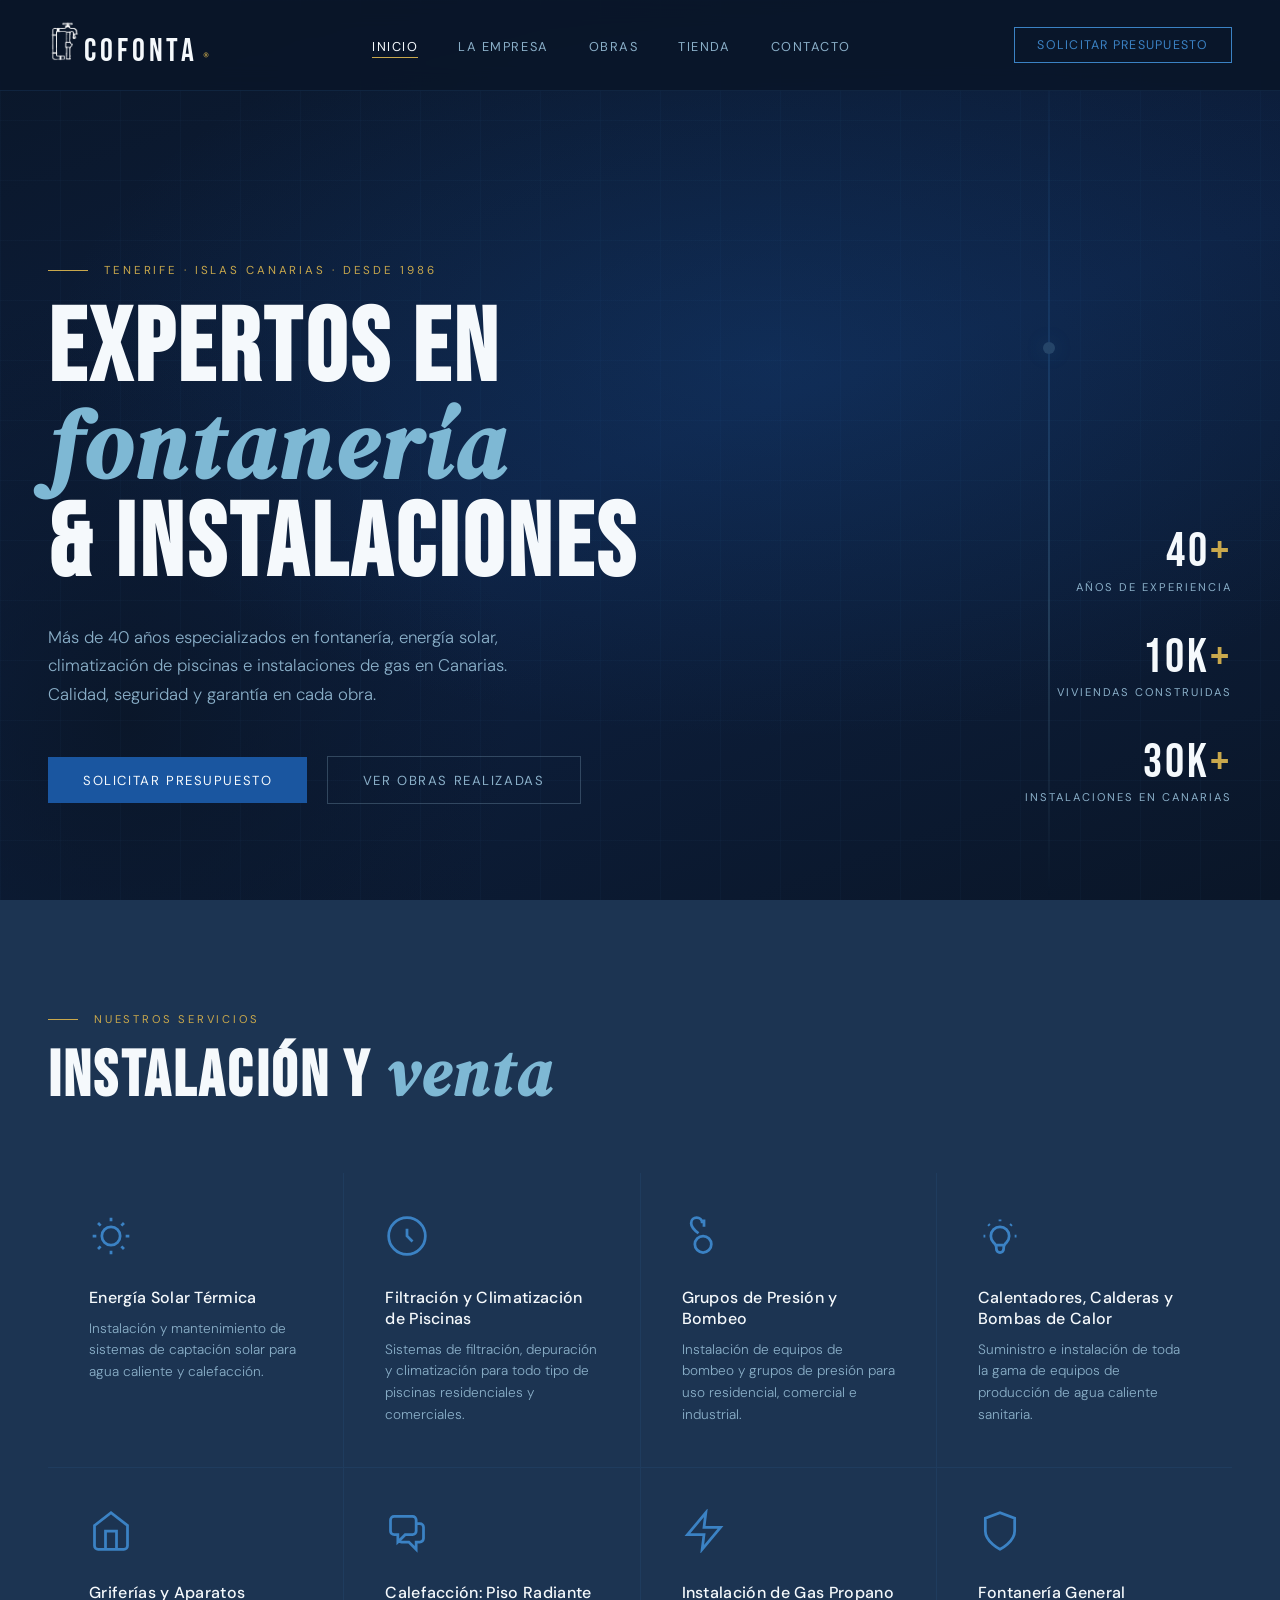
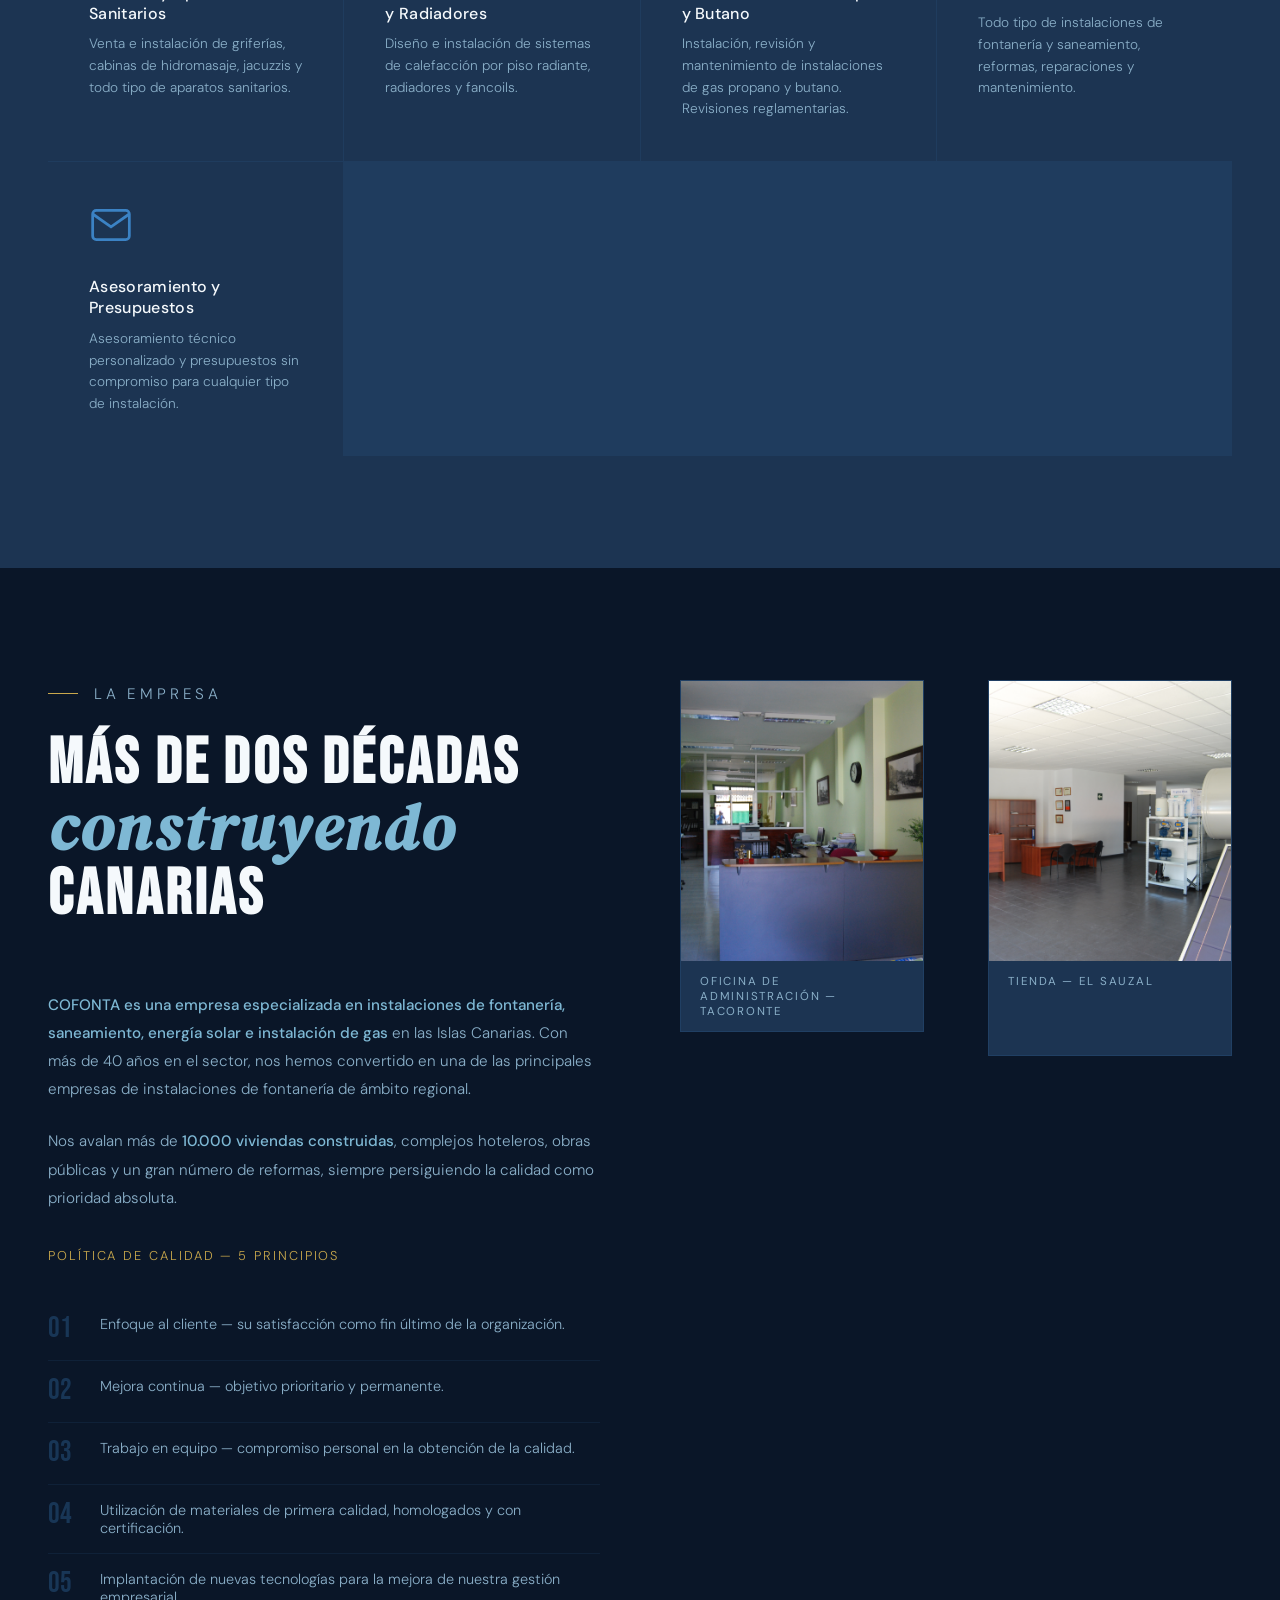
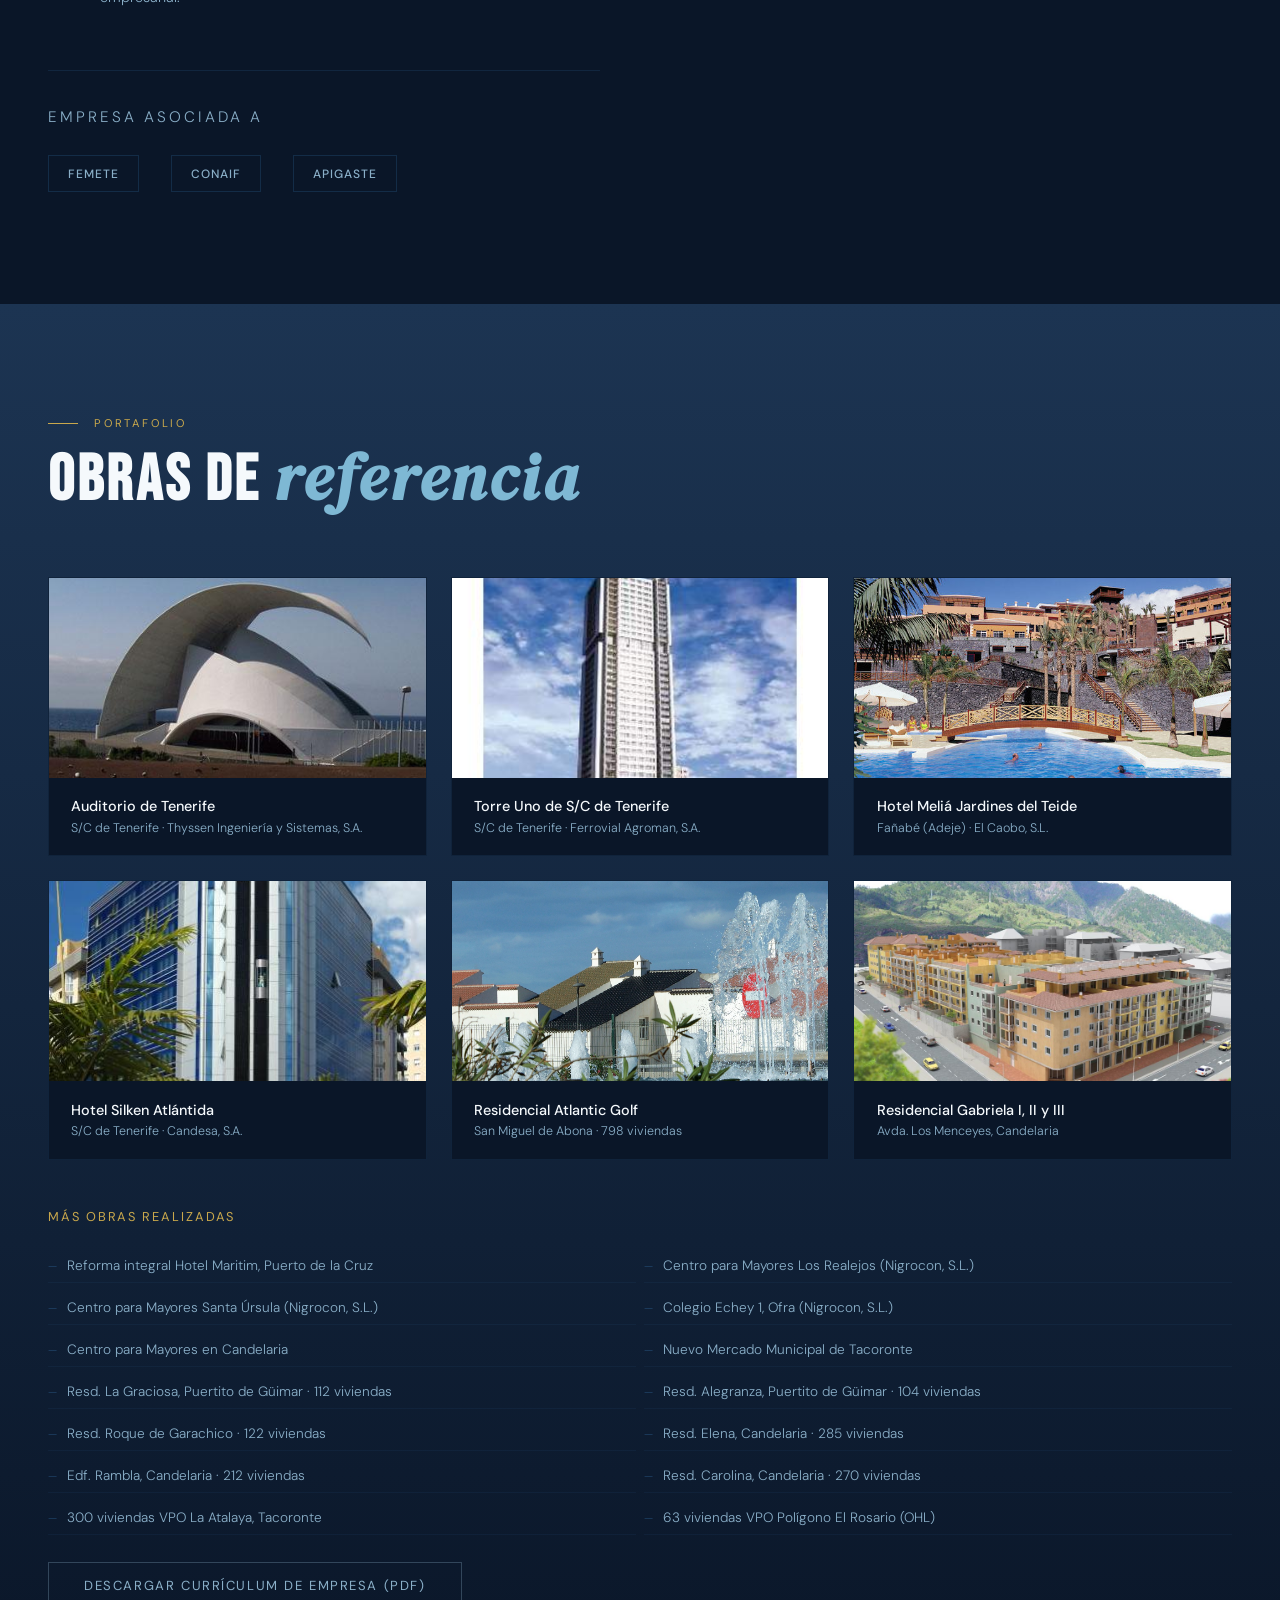
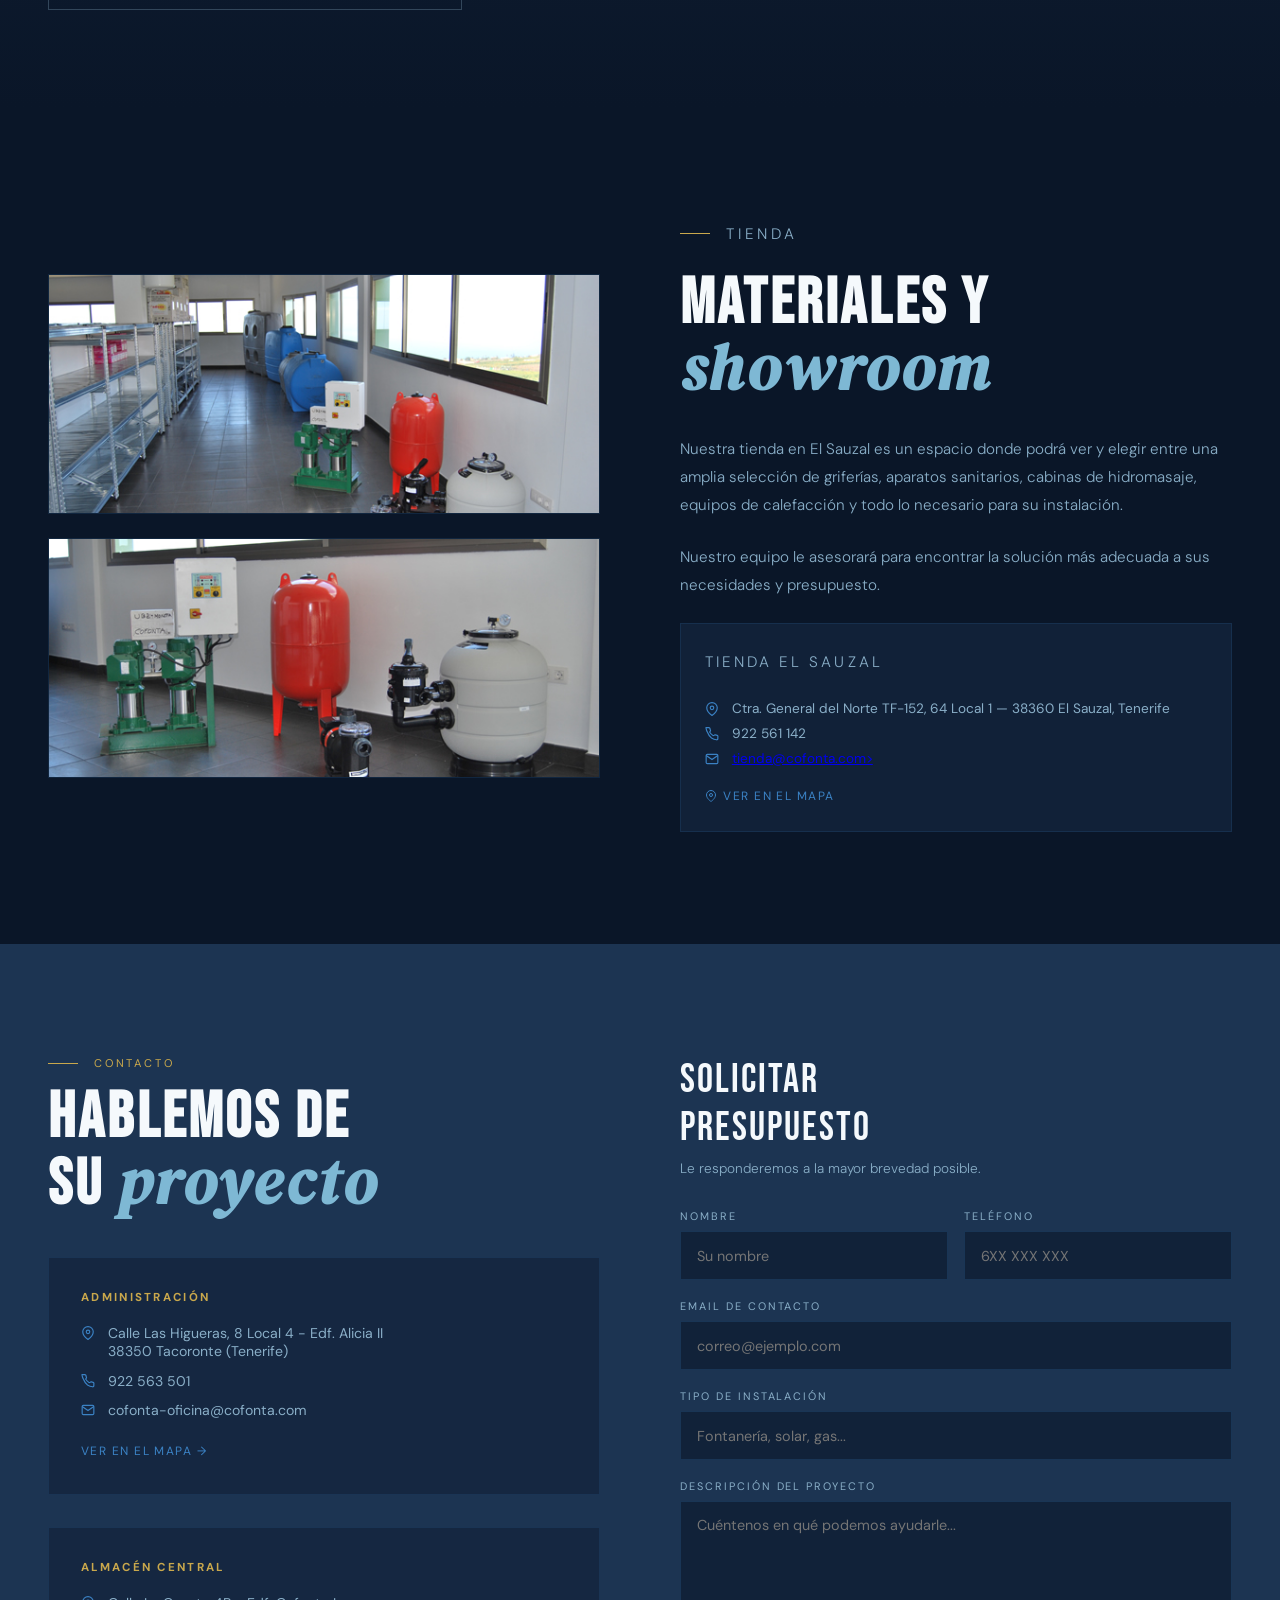
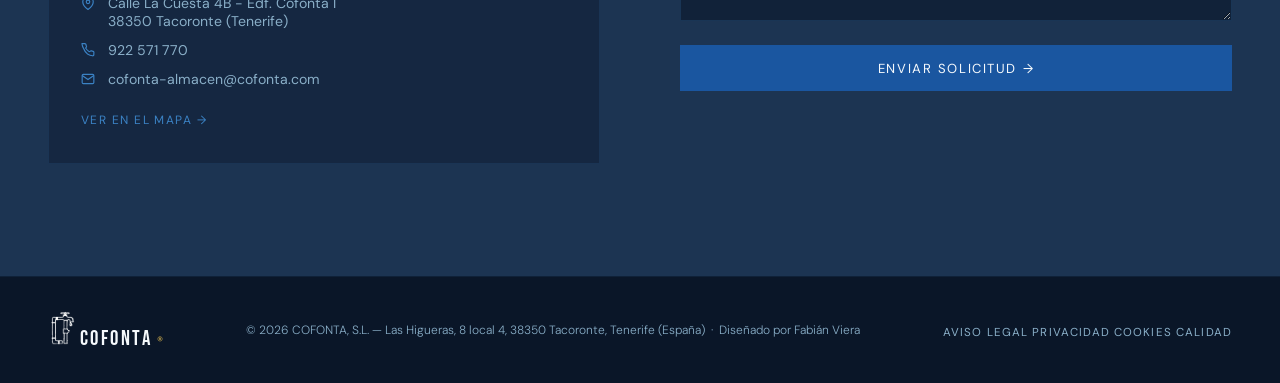
==== index.html @ 24bddab7 "Add files via upload" ====
<!DOCTYPE html>
<html lang="es">
<head>
  <meta charset="UTF-8">
  <meta name="viewport" content="width=device-width, initial-scale=1.0">
  <title>COFONTA® — Instalaciones de Fontanería en Tenerife</title>
  <link rel="preconnect" href="https://fonts.googleapis.com">
  <link href="https://fonts.googleapis.com/css2?family=Bebas+Neue&family=DM+Sans:ital,wght@0,300;0,400;0,500;1,300&family=DM+Serif+Display:ital@0;1&display=swap" rel="stylesheet">
  <link rel="apple-touch-icon" sizes="180x180" href="/apple-touch-icon.png">
  <link rel="icon" type="image/png" sizes="32x32" href="/favicon-32x32.png">
  <link rel="icon" type="image/png" sizes="16x16" href="/favicon-16x16.png">
  <link rel="manifest" href="/site.webmanifest">
  <style>
    *, *::before, *::after { box-sizing: border-box; margin: 0; padding: 0; }

    :root {
      --navy: #0a1628;
      --steel: #1c3452;
      --blue: #1a56a0;
      --sky: #3b82c4;
      --water: #7eb8d4;
      --ice: #d4eaf7;
      --white: #f5f9fc;
      --gold: #c9a84c;
      --rust: #c45c3b;
      --text: #e8f0f7;
      --muted: #8aafc8;
    }

    html { scroll-behavior: smooth; }

    body {
      font-family: 'DM Sans', sans-serif;
      background: var(--navy);
      color: var(--text);
      overflow-x: hidden;
    }

    /* ── NAV ── */
    nav {
      position: fixed; top: 0; left: 0; right: 0; z-index: 100;
      display: flex; align-items: center; justify-content: space-between;
      padding: 1.2rem 3rem;
      background: rgba(10,22,40,0.85);
      backdrop-filter: blur(12px);
      border-bottom: 1px solid rgba(59,130,196,0.15);
    }
    .nav-logo {
      display: flex; align-items: baseline; gap: 0.3rem;
    }
    .nav-logo span.brand {
      font-family: 'Bebas Neue', sans-serif;
      font-size: 2rem; letter-spacing: 0.12em;
      color: var(--white);
    }
    .nav-logo span.reg {
      font-size: 0.75rem; color: var(--gold); vertical-align: super;
    }
    .nav-links { display: flex; gap: 2.5rem; list-style: none; }
    .nav-links a {
      font-size: 0.8rem; letter-spacing: 0.12em; text-transform: uppercase;
      color: var(--muted); text-decoration: none;
      transition: color 0.2s;
    }
    .nav-links a:hover, .nav-links a.active { color: var(--white); }
    .nav-links a.active { border-bottom: 1px solid var(--gold); padding-bottom: 2px; }
    .nav-cta {
      font-size: 0.78rem; letter-spacing: 0.1em; text-transform: uppercase;
      padding: 0.55rem 1.4rem; border: 1px solid var(--sky);
      color: var(--sky); text-decoration: none; background: transparent;
      transition: all 0.25s; cursor: pointer;
    }
    .nav-cta:hover { background: var(--sky); color: var(--navy); }

    /* ── HERO ── */
    .hero {
      min-height: 100vh;
      display: flex; flex-direction: column; justify-content: flex-end;
      padding: 0 3rem 6rem;
      position: relative;
      overflow: hidden;
    }
    .hero-bg {
      position: absolute; inset: 0;
      background:
        radial-gradient(ellipse 80% 60% at 60% 40%, rgba(26,86,160,0.25) 0%, transparent 70%),
        radial-gradient(ellipse 50% 80% at 10% 80%, rgba(10,22,40,0.9) 0%, transparent 60%),
        linear-gradient(160deg, var(--navy) 0%, #0d2040 50%, #0a1628 100%);
    }
    .hero-grid {
      position: absolute; inset: 0;
      background-image:
        linear-gradient(rgba(59,130,196,0.04) 1px, transparent 1px),
        linear-gradient(90deg, rgba(59,130,196,0.04) 1px, transparent 1px);
      background-size: 60px 60px;
    }
    .hero-pipe {
      position: absolute; top: 0; right: 18%; width: 2px;
      height: 100%; background: linear-gradient(180deg, transparent 0%, var(--sky) 40%, var(--water) 70%, transparent 100%);
      opacity: 0.2;
    }
    .hero-pipe::after {
      content: ''; position: absolute; top: 38%; left: 50%; transform: translateX(-50%);
      width: 12px; height: 12px; border-radius: 50%;
      background: var(--water); box-shadow: 0 0 20px var(--sky);
    }

    .hero-content { position: relative; max-width: 760px; }
    .hero-eyebrow {
      font-size: 0.72rem; letter-spacing: 0.25em; text-transform: uppercase;
      color: var(--gold); margin-bottom: 1.5rem;
      display: flex; align-items: center; gap: 1rem;
    }
    .hero-eyebrow::before {
      content: ''; width: 40px; height: 1px; background: var(--gold);
    }
    h1 {
      font-family: 'Bebas Neue', sans-serif;
      font-size: clamp(3.5rem, 8vw, 7rem);
      line-height: 0.95; letter-spacing: 0.04em;
      color: var(--white);
      margin-bottom: 1.8rem;
    }
    h1 em {
      font-family: 'DM Serif Display', serif;
      font-style: italic; color: var(--water); font-size: 0.9em;
    }
    .hero-sub {
      font-size: 1.05rem; color: var(--muted); line-height: 1.7;
      max-width: 520px; margin-bottom: 3rem;
      font-weight: 300;
    }
    .hero-actions { display: flex; gap: 1.2rem; align-items: center; flex-wrap: wrap; }
    .btn-primary {
      padding: 0.9rem 2.2rem; background: var(--blue);
      color: var(--white); text-decoration: none;
      font-size: 0.82rem; letter-spacing: 0.12em; text-transform: uppercase;
      border: none; cursor: pointer; transition: background 0.25s;
    }
    .btn-primary:hover { background: var(--sky); }
    .btn-ghost {
      padding: 0.9rem 2.2rem; background: transparent;
      color: var(--muted); text-decoration: none;
      font-size: 0.82rem; letter-spacing: 0.12em; text-transform: uppercase;
      border: 1px solid rgba(139,175,200,0.3); cursor: pointer;
      transition: all 0.25s;
    }
    .btn-ghost:hover { border-color: var(--muted); color: var(--white); }

    .hero-stats {
      position: absolute; right: 3rem; bottom: 6rem;
      display: flex; flex-direction: column; gap: 2.5rem;
      text-align: right;
    }
    .stat-num {
      font-family: 'Bebas Neue', sans-serif;
      font-size: 3rem; color: var(--white); line-height: 1;
      letter-spacing: 0.06em;
    }
    .stat-num span { color: var(--gold); }
    .stat-label {
      font-size: 0.7rem; letter-spacing: 0.18em; text-transform: uppercase;
      color: var(--muted); margin-top: 0.2rem;
    }

    /* ── SERVICES ── */
    .section { padding: 7rem 3rem; }
    .section-header { margin-bottom: 4rem; }
    .section-eyebrow {
      font-size: 0.7rem; letter-spacing: 0.25em; text-transform: uppercase;
      color: var(--gold); margin-bottom: 1rem;
      display: flex; align-items: center; gap: 1rem;
    }
    .section-eyebrow::before { content: ''; width: 30px; height: 1px; background: var(--gold); }
    h2 {
      font-family: 'Bebas Neue', sans-serif;
      font-size: clamp(2.2rem, 5vw, 4rem); letter-spacing: 0.05em;
      color: var(--white); line-height: 1;
    }
    h2 em {
      font-family: 'DM Serif Display', serif;
      font-style: italic; color: var(--water);
    }

    .services-bg { background: var(--steel); }
    .services-grid {
      display: grid; grid-template-columns: repeat(auto-fill, minmax(280px, 1fr));
      gap: 1px; background: rgba(59,130,196,0.1);
    }
    .service-card {
      background: var(--steel); padding: 2.5rem;
      border: 1px solid transparent;
      transition: all 0.3s;
      position: relative; overflow: hidden;
    }
    .service-card::before {
      content: ''; position: absolute; bottom: 0; left: 0;
      width: 0; height: 2px; background: var(--gold);
      transition: width 0.4s;
    }
    .service-card:hover { border-color: rgba(59,130,196,0.2); background: #243d5e; }
    .service-card:hover::before { width: 100%; }
    .service-icon {
      width: 44px; height: 44px; margin-bottom: 1.5rem;
      color: var(--sky);
    }
    .service-card h3 {
      font-size: 1rem; font-weight: 500; color: var(--white);
      margin-bottom: 0.6rem; letter-spacing: 0.02em;
    }
    .service-card p {
      font-size: 0.85rem; color: var(--muted); line-height: 1.6;
      font-weight: 300;
    }

    /* ── EMPRESA ── */
    .empresa { background: var(--navy); }
    .empresa-inner {
      display: grid; grid-template-columns: 1fr 1fr; gap: 5rem;
      align-items: start;
    }
    .empresa-text p {
      font-size: 0.95rem; color: var(--muted); line-height: 1.85;
      font-weight: 300; margin-bottom: 1.5rem;
    }
    .empresa-text p strong { color: var(--water); font-weight: 500; }
    .calidad-list { list-style: none; margin-top: 2rem; }
    .calidad-list li {
      display: flex; gap: 1rem; align-items: flex-start;
      padding: 1rem 0; border-bottom: 1px solid rgba(59,130,196,0.1);
      font-size: 0.9rem; color: var(--muted); font-weight: 300;
    }
    .calidad-list li:last-child { border-bottom: none; }
    .calidad-num {
      font-family: 'Bebas Neue', sans-serif;
      font-size: 1.8rem; color: rgba(59,130,196,0.3);
      line-height: 1; min-width: 36px;
    }
    .empresa-image-stack { position: relative; }
    .img-card {
      background: var(--steel);
      border: 1px solid rgba(59,130,196,0.15);
      overflow: hidden;
    }
    .img-card img { width: 100%; height: 280px; object-fit: cover; display: block; }
    .img-card-label {
      padding: 0.8rem 1.2rem;
      font-size: 0.72rem; letter-spacing: 0.15em; text-transform: uppercase;
      color: var(--muted);
    }
    .img-card:first-child { margin-bottom: 1.5rem; }
    .img-card:last-child { margin-left: 3rem; }

    .asociaciones {
      margin-top: 3rem; padding-top: 2rem;
      border-top: 1px solid rgba(59,130,196,0.15);
    }
    .asociaciones-label {
      font-size: 0.68rem; letter-spacing: 0.2em; text-transform: uppercase;
      color: var(--muted); margin-bottom: 1.5rem;
    }
    .logos-row { display: flex; gap: 2rem; align-items: center; flex-wrap: wrap; }
    .logo-badge {
      padding: 0.6rem 1.2rem; border: 1px solid rgba(59,130,196,0.2);
      font-size: 0.75rem; font-weight: 500; color: var(--muted);
      letter-spacing: 0.08em;
    }

    /* ── OBRAS ── */
    .obras { background: linear-gradient(180deg, var(--steel) 0%, var(--navy) 100%); }
    .obras-grid {
      display: grid; grid-template-columns: repeat(3, 1fr); gap: 1.5rem;
      margin-bottom: 3rem;
    }
    .obra-card {
      background: var(--navy);
      border: 1px solid rgba(59,130,196,0.12);
      overflow: hidden;
      transition: transform 0.3s, border-color 0.3s;
    }
    .obra-card:hover { transform: translateY(-4px); border-color: rgba(59,130,196,0.4); }
    .obra-card img { width: 100%; height: 200px; object-fit: cover; display: block; }
    .obra-card-body { padding: 1.2rem 1.4rem; }
    .obra-card-body h4 {
      font-size: 0.9rem; font-weight: 500; color: var(--white); margin-bottom: 0.3rem;
    }
    .obra-card-body p {
      font-size: 0.78rem; color: var(--muted); font-weight: 300;
    }

    .obras-list-title {
      font-size: 0.8rem; letter-spacing: 0.15em; text-transform: uppercase;
      color: var(--gold); margin: 2.5rem 0 1.5rem;
    }
    .obras-list {
      display: grid; grid-template-columns: 1fr 1fr; gap: 0.5rem;
      list-style: none;
    }
    .obras-list li {
      font-size: 0.85rem; color: var(--muted); font-weight: 300;
      padding: 0.5rem 0; border-bottom: 1px solid rgba(59,130,196,0.07);
      display: flex; align-items: baseline; gap: 0.6rem;
    }
    .obras-list li::before {
      content: '—'; color: rgba(59,130,196,0.4); font-size: 0.7rem;
    }

    /* ── TIENDA ── */
    .tienda { background: var(--navy); }
    .tienda-inner {
      display: grid; grid-template-columns: 1fr 1fr; gap: 5rem; align-items: center;
    }
    .tienda-images { display: flex; flex-direction: column; gap: 1.5rem; }
    .tienda-images img {
      width: 100%; height: 240px; object-fit: cover;
      border: 1px solid rgba(59,130,196,0.15);
    }
    .tienda-text p {
      font-size: 0.95rem; color: var(--muted); line-height: 1.85; font-weight: 300;
      margin-bottom: 1.5rem;
    }
    .info-block {
      margin-top: 1.5rem; padding: 1.5rem;
      border: 1px solid rgba(59,130,196,0.15);
      background: rgba(28,52,82,0.4);
    }
    .info-block-title {
      font-size: 0.7rem; letter-spacing: 0.2em; text-transform: uppercase;
      color: var(--gold); margin-bottom: 1rem;
    }
    .info-row {
      display: flex; gap: 0.8rem; align-items: flex-start;
      font-size: 0.85rem; color: var(--muted); margin-bottom: 0.5rem;
    }
    .info-row svg { flex-shrink: 0; margin-top: 2px; color: var(--sky); }

    /* ── CONTACTO ── */
    .contacto { background: var(--steel); }
    .contacto-inner {
      display: grid; grid-template-columns: 1fr 1fr; gap: 5rem;
    }
    .contact-locations { display: flex; flex-direction: column; gap: 2rem; }
    .contact-loc {
      padding: 2rem; border: 1px solid rgba(59,130,196,0.15);
      background: rgba(10,22,40,0.4);
    }
    .contact-loc h4 {
      font-size: 0.72rem; letter-spacing: 0.2em; text-transform: uppercase;
      color: var(--gold); margin-bottom: 1.2rem;
    }
    .contact-detail {
      display: flex; gap: 0.8rem; align-items: flex-start;
      font-size: 0.88rem; color: var(--muted); margin-bottom: 0.7rem;
    }
    .contact-detail svg { flex-shrink: 0; margin-top: 2px; color: var(--sky); }
    .contact-detail a { color: var(--muted); text-decoration: none; }
    .contact-detail a:hover { color: var(--water); }
    .map-link {
      display: inline-flex; align-items: center; gap: 0.4rem;
      font-size: 0.75rem; letter-spacing: 0.12em; text-transform: uppercase;
      color: var(--sky); text-decoration: none; margin-top: 0.8rem;
      border-bottom: 1px solid transparent; padding-bottom: 2px;
      transition: border-color 0.2s;
    }
    .map-link:hover { border-color: var(--sky); }
    .contact-form-title {
      font-family: 'Bebas Neue', sans-serif;
      font-size: 2.5rem; letter-spacing: 0.05em;
      color: var(--white); margin-bottom: 0.5rem;
    }
    .contact-form-sub {
      font-size: 0.85rem; color: var(--muted); font-weight: 300; margin-bottom: 2rem;
    }
    .form-field { margin-bottom: 1.2rem; }
    .form-field label {
      display: block; font-size: 0.68rem; letter-spacing: 0.18em;
      text-transform: uppercase; color: var(--muted); margin-bottom: 0.5rem;
    }
    .form-field input, .form-field textarea {
      width: 100%; padding: 0.9rem 1rem;
      background: rgba(10,22,40,0.6);
      border: 1px solid rgba(59,130,196,0.2);
      color: var(--white); font-family: 'DM Sans', sans-serif; font-size: 0.9rem;
      transition: border-color 0.2s; outline: none;
    }
    .form-field input:focus, .form-field textarea:focus { border-color: var(--sky); }
    .form-field textarea { resize: vertical; min-height: 120px; }
    .form-row { display: grid; grid-template-columns: 1fr 1fr; gap: 1rem; }

    /* ── FOOTER ── */
    footer {
      padding: 2rem 3rem; background: var(--navy);
      border-top: 1px solid rgba(59,130,196,0.1);
      display: flex; align-items: center; justify-content: space-between;
    }
    .footer-copy {
      font-size: 0.75rem; color: var(--muted); font-weight: 300;
    }
    .footer-legal a {
      font-size: 0.72rem; letter-spacing: 0.1em; text-transform: uppercase;
      color: var(--muted); text-decoration: none;
    }
    .footer-legal a:hover { color: var(--water); }

    /* ── ANIMATIONS ── */
    @keyframes fadeUp {
      from { opacity: 0; transform: translateY(30px); }
      to { opacity: 1; transform: translateY(0); }
    }
    .hero-content > * {
      animation: fadeUp 0.8s ease both;
    }
    .hero-eyebrow { animation-delay: 0.1s; }
    h1 { animation-delay: 0.25s; }
    .hero-sub { animation-delay: 0.4s; }
    .hero-actions { animation-delay: 0.55s; }
    .hero-stats { animation: fadeUp 1s ease 0.6s both; }

    /* ── RESPONSIVE ── */
    @media (max-width: 900px) {
      nav { padding: 1rem 1.5rem; }
      .nav-links { display: none; }
      .hero { padding: 0 1.5rem 4rem; }
      .hero-stats { display: none; }
      .section { padding: 5rem 1.5rem; }
      .empresa-inner, .tienda-inner, .contacto-inner { grid-template-columns: 1fr; gap: 3rem; }
      .obras-grid { grid-template-columns: 1fr 1fr; }
      .obras-list { grid-template-columns: 1fr; }
      footer { flex-direction: column; gap: 0.5rem; text-align: center; }
    }
    @media (max-width: 600px) {
      .obras-grid { grid-template-columns: 1fr; }
      .form-row { grid-template-columns: 1fr; }
    }

    /* ── IMAGEN RULES ── */
    .img-wrapper {
      width: 100%;
      height: 280px;
      overflow: hidden;
    }

    .img-wrapper img {
      width: 100%;
      height: 100%;
      object-fit: cover;
      display: block;
    }

    .empresa-image-stack {
      display: flex;
      gap: 16px; /* espacio entre imágenes, ajústalo a tu gusto */
    }

    .img-card {
      flex: 1; /* hace que ambas tarjetas ocupen el mismo ancho */
    }
  </style>
</head>
<body>

<!-- NAV -->
<nav>
  <a href="index.html" class="nav-logo" style="text-decoration:none;">
    <img src="logo_cofonta.png" alt="COFONTA" style="height:42px; width:auto; display:block;">
    <span class="brand">COFONTA</span>
    <span class="reg">®</span>
  </a>
  <ul class="nav-links">
    <li><a href="#inicio" class="active">Inicio</a></li>
    <li><a href="#empresa">La Empresa</a></li>
    <li><a href="#obras">Obras</a></li>
    <li><a href="#tienda">Tienda</a></li>
    <li><a href="#contacto">Contacto</a></li>
  </ul>
  <a href="#contacto" class="nav-cta">Solicitar presupuesto</a>
</nav>

<!-- HERO -->
<section class="hero" id="inicio">
  <div class="hero-bg"></div>
  <div class="hero-grid"></div>
  <div class="hero-pipe"></div>

  <div class="hero-content">
    <p class="hero-eyebrow">Tenerife · Islas Canarias · Desde 1986</p>
    <h1>Expertos en<br><em>fontanería</em><br>& instalaciones</h1>
    <p class="hero-sub">Más de 40 años especializados en fontanería, energía solar, climatización de piscinas e instalaciones de gas en Canarias. Calidad, seguridad y garantía en cada obra.</p>
    <div class="hero-actions">
      <a href="#contacto" class="btn-primary">Solicitar presupuesto</a>
      <a href="#obras" class="btn-ghost">Ver obras realizadas</a>
    </div>
  </div>

  <div class="hero-stats">
    <div>
      <div class="stat-num">40<span>+</span></div>
      <div class="stat-label">Años de experiencia</div>
    </div>
    <div>
      <div class="stat-num">10K<span>+</span></div>
      <div class="stat-label">Viviendas construidas</div>
    </div>
    <div>
      <div class="stat-num">30K<span>+</span></div>
      <div class="stat-label">Instalaciones en Canarias</div>
    </div>
  </div>
</section>

<!-- SERVICIOS -->
<section class="section services-bg" id="servicios">
  <div class="section-header">
    <p class="section-eyebrow">Nuestros servicios</p>
    <h2>Instalación y <em>venta</em></h2>
  </div>
  <div class="services-grid">

    <div class="service-card">
      <svg class="service-icon" viewBox="0 0 24 24" fill="none" stroke="currentColor" stroke-width="1.5">
        <circle cx="12" cy="12" r="5"/><path d="M12 2v2M12 20v2M2 12h2M20 12h2M4.93 4.93l1.41 1.41M17.66 17.66l1.41 1.41M4.93 19.07l1.41-1.41M17.66 6.34l1.41-1.41"/>
      </svg>
      <h3>Energía Solar Térmica</h3>
      <p>Instalación y mantenimiento de sistemas de captación solar para agua caliente y calefacción.</p>
    </div>

    <div class="service-card">
      <svg class="service-icon" viewBox="0 0 24 24" fill="none" stroke="currentColor" stroke-width="1.5">
        <path d="M12 22c5.523 0 10-4.477 10-10S17.523 2 12 2 2 6.477 2 12s4.477 10 10 10z"/><path d="M12 8v4l3 3"/>
      </svg>
      <h3>Filtración y Climatización de Piscinas</h3>
      <p>Sistemas de filtración, depuración y climatización para todo tipo de piscinas residenciales y comerciales.</p>
    </div>

    <div class="service-card">
      <svg class="service-icon" viewBox="0 0 24 24" fill="none" stroke="currentColor" stroke-width="1.5">
        <path d="M7 16.5a4.5 4.5 0 119 0c0 2.5-2 4.5-4.5 4.5S7 19 7 16.5z"/><path d="M12 7V3M9 10.5C7 9 5 7 5 5c0-2 1.5-3 3-3s3 1 3 3"/>
      </svg>
      <h3>Grupos de Presión y Bombeo</h3>
      <p>Instalación de equipos de bombeo y grupos de presión para uso residencial, comercial e industrial.</p>
    </div>

    <div class="service-card">
      <svg class="service-icon" viewBox="0 0 24 24" fill="none" stroke="currentColor" stroke-width="1.5">
        <path d="M9.663 17h4.673M12 3v1m6.364 1.636l-.707.707M21 12h-1M4 12H3m3.343-5.657l-.707-.707m2.828 9.9a5 5 0 117.072 0l-.548.547A3.374 3.374 0 0014 18.469V19a2 2 0 11-4 0v-.531c0-.895-.356-1.754-.988-2.386l-.548-.547z"/>
      </svg>
      <h3>Calentadores, Calderas y Bombas de Calor</h3>
      <p>Suministro e instalación de toda la gama de equipos de producción de agua caliente sanitaria.</p>
    </div>

    <div class="service-card">
      <svg class="service-icon" viewBox="0 0 24 24" fill="none" stroke="currentColor" stroke-width="1.5">
        <path d="M3 9l9-7 9 7v11a2 2 0 01-2 2H5a2 2 0 01-2-2z"/><polyline points="9 22 9 12 15 12 15 22"/>
      </svg>
      <h3>Griferías y Aparatos Sanitarios</h3>
      <p>Venta e instalación de griferías, cabinas de hidromasaje, jacuzzis y todo tipo de aparatos sanitarios.</p>
    </div>

    <div class="service-card">
      <svg class="service-icon" viewBox="0 0 24 24" fill="none" stroke="currentColor" stroke-width="1.5">
        <path d="M17 8h2a2 2 0 012 2v6a2 2 0 01-2 2h-2v4l-4-4H9a1.994 1.994 0 01-1.414-.586m0 0L11 14h4a2 2 0 002-2V6a2 2 0 00-2-2H5a2 2 0 00-2 2v6a2 2 0 002 2h2v4l.586-.586z"/>
      </svg>
      <h3>Calefacción: Piso Radiante y Radiadores</h3>
      <p>Diseño e instalación de sistemas de calefacción por piso radiante, radiadores y fancoils.</p>
    </div>

    <div class="service-card">
      <svg class="service-icon" viewBox="0 0 24 24" fill="none" stroke="currentColor" stroke-width="1.5">
        <path d="M13 2L3 14h9l-1 8 10-12h-9l1-8z"/>
      </svg>
      <h3>Instalación de Gas Propano y Butano</h3>
      <p>Instalación, revisión y mantenimiento de instalaciones de gas propano y butano. Revisiones reglamentarias.</p>
    </div>

    <div class="service-card">
      <svg class="service-icon" viewBox="0 0 24 24" fill="none" stroke="currentColor" stroke-width="1.5">
        <path d="M12 22s8-4 8-10V5l-8-3-8 3v7c0 6 8 10 8 10z"/>
      </svg>
      <h3>Fontanería General</h3>
      <p>Todo tipo de instalaciones de fontanería y saneamiento, reformas, reparaciones y mantenimiento.</p>
    </div>

    <div class="service-card">
      <svg class="service-icon" viewBox="0 0 24 24" fill="none" stroke="currentColor" stroke-width="1.5">
        <path d="M4 4h16c1.1 0 2 .9 2 2v12c0 1.1-.9 2-2 2H4c-1.1 0-2-.9-2-2V6c0-1.1.9-2 2-2z"/><polyline points="22,6 12,13 2,6"/>
      </svg>
      <h3>Asesoramiento y Presupuestos</h3>
      <p>Asesoramiento técnico personalizado y presupuestos sin compromiso para cualquier tipo de instalación.</p>
    </div>

  </div>
</section>

<!-- EMPRESA -->
<section class="section empresa" id="empresa">
  <div class="empresa-inner">
    <div class="empresa-text">
      <div class="section-header">
        <p class="section-eyebrow">La empresa</p>
        <h2>Más de dos décadas<br><em>construyendo</em> Canarias</h2>
      </div>
      <p>
        <strong>COFONTA es una empresa especializada en instalaciones de fontanería, saneamiento, energía solar e instalación de gas</strong> en las Islas Canarias. Con más de 40 años en el sector, nos hemos convertido en una de las principales empresas de instalaciones de fontanería de ámbito regional.
      </p>
      <p>
        Nos avalan más de <strong>10.000 viviendas construidas</strong>, complejos hoteleros, obras públicas y un gran número de reformas, siempre persiguiendo la calidad como prioridad absoluta.
      </p>

      <p style="margin-top: 2rem; font-size: 0.8rem; letter-spacing: 0.15em; text-transform: uppercase; color: var(--gold);">Política de calidad — 5 principios</p>
      <ol class="calidad-list">
        <li><span class="calidad-num">01</span><span>Enfoque al cliente — su satisfacción como fin último de la organización.</span></li>
        <li><span class="calidad-num">02</span><span>Mejora continua — objetivo prioritario y permanente.</span></li>
        <li><span class="calidad-num">03</span><span>Trabajo en equipo — compromiso personal en la obtención de la calidad.</span></li>
        <li><span class="calidad-num">04</span><span>Utilización de materiales de primera calidad, homologados y con certificación.</span></li>
        <li><span class="calidad-num">05</span><span>Implantación de nuevas tecnologías para la mejora de nuestra gestión empresarial.</span></li>
      </ol>

      <div class="asociaciones">
        <p class="asociaciones-label">Empresa asociada a</p>
        <div class="logos-row">
          <div class="logo-badge">FEMETE</div>
          <div class="logo-badge">CONAIF</div>
          <div class="logo-badge">APIGASTE</div>
        </div>
      </div>
    </div>

   <div class="empresa-image-stack">
     <div class="img-card">
       <div class="img-wrapper">
         <img src="fotos cofonta/DSC_0664c.jpg" alt="Administración COFONTA">
         </div>
         <div class="img-card-label">Oficina de administración — Tacoronte</div>
     </div>
     <div class="img-card">
       <div class="img-wrapper">
         <img src="fotos cofonta/DSC_1290b.JPG" alt="Tienda COFONTA El Sauzal">
         </div>
         <div class="img-card-label">Tienda — El Sauzal</div>
     </div>
    </div>
</section>

<!-- OBRAS -->
<section class="section obras" id="obras">
  <div class="section-header">
    <p class="section-eyebrow">Portafolio</p>
    <h2>Obras de <em>referencia</em></h2>
  </div>

  <div class="obras-grid">
    <div class="obra-card">
      <img src="ImagenesWeb/auditorio-2.jpg" alt="Auditorio de Tenerife">
      <div class="obra-card-body">
        <h4>Auditorio de Tenerife</h4>
        <p>S/C de Tenerife · Thyssen Ingeniería y Sistemas, S.A.</p>
      </div>
    </div>
    <div class="obra-card">
      <img src="ImagenesWeb/TorreSCTF.jpg" alt="Torre Uno de S/C de Tenerife">
      <div class="obra-card-body">
        <h4>Torre Uno de S/C de Tenerife</h4>
        <p>S/C de Tenerife · Ferrovial Agroman, S.A.</p>
      </div>
    </div>
    <div class="obra-card">
      <img src="ImagenesWeb/normal_MeliaJardinesDelTeide02-Pool.jpg" alt="Hotel Jardines del Teide">
      <div class="obra-card-body">
        <h4>Hotel Meliá Jardines del Teide</h4>
        <p>Fañabé (Adeje) · El Caobo, S.L.</p>
      </div>
    </div>
    <div class="obra-card">
      <img src="ImagenesWeb/HotelAtlantida.jpg" alt="Hotel Silken Atlántida">
      <div class="obra-card-body">
        <h4>Hotel Silken Atlántida</h4>
        <p>S/C de Tenerife · Candesa, S.A.</p>
      </div>
    </div>
    <div class="obra-card">
      <img src="ImagenesWeb/AtlanticGolf2.jpg" alt="Residencial Atlantic Golf">
      <div class="obra-card-body">
        <h4>Residencial Atlantic Golf</h4>
        <p>San Miguel de Abona · 798 viviendas</p>
      </div>
    </div>
    <div class="obra-card">
      <img src="ImagenesWeb/GabrielaII.jpg" alt="Residencial Gabriela">
      <div class="obra-card-body">
        <h4>Residencial Gabriela I, II y III</h4>
        <p>Avda. Los Menceyes, Candelaria</p>
      </div>
    </div>
  </div>

  <p class="obras-list-title">Más obras realizadas</p>
  <ul class="obras-list">
    <li>Reforma integral Hotel Maritim, Puerto de la Cruz</li>
    <li>Centro para Mayores Los Realejos (Nigrocon, S.L.)</li>
    <li>Centro para Mayores Santa Úrsula (Nigrocon, S.L.)</li>
    <li>Colegio Echey 1, Ofra (Nigrocon, S.L.)</li>
    <li>Centro para Mayores en Candelaria</li>
    <li>Nuevo Mercado Municipal de Tacoronte</li>
    <li>Resd. La Graciosa, Puertito de Güimar · 112 viviendas</li>
    <li>Resd. Alegranza, Puertito de Güimar · 104 viviendas</li>
    <li>Resd. Roque de Garachico · 122 viviendas</li>
    <li>Resd. Elena, Candelaria · 285 viviendas</li>
    <li>Edf. Rambla, Candelaria · 212 viviendas</li>
    <li>Resd. Carolina, Candelaria · 270 viviendas</li>
    <li>300 viviendas VPO La Atalaya, Tacoronte</li>
    <li>63 viviendas VPO Polígono El Rosario (OHL)</li>
  </ul>

  <div style="margin-top:2.5rem;">
    <a href="curriculum cofonta.pdf" class="btn-ghost" download>
      Descargar Currículum de Empresa (PDF)
    </a>
  </div>
</section>

<!-- TIENDA -->
<section class="section tienda" id="tienda">
  <div class="tienda-inner">
    <div class="tienda-images">
      <img src="fotos cofonta/DSC_1275.JPG" alt="Tienda COFONTA El Sauzal">
      <img src="fotos cofonta/DSC_1278.JPG" alt="Interior tienda COFONTA">
    </div>
    <div class="tienda-text">
      <div class="section-header" style="margin-bottom: 2rem;">
        <p class="section-eyebrow">Tienda</p>
        <h2>Materiales y<br><em>showroom</em></h2>
      </div>
      <p>Nuestra tienda en El Sauzal es un espacio donde podrá ver y elegir entre una amplia selección de griferías, aparatos sanitarios, cabinas de hidromasaje, equipos de calefacción y todo lo necesario para su instalación.</p>
      <p>Nuestro equipo le asesorará para encontrar la solución más adecuada a sus necesidades y presupuesto.</p>

      <div class="info-block">
        <p class="info-block-title">Tienda El Sauzal</p>
        <div class="info-row">
          <svg width="14" height="14" viewBox="0 0 24 24" fill="none" stroke="currentColor" stroke-width="2"><path d="M21 10c0 7-9 13-9 13s-9-6-9-13a9 9 0 0118 0z"/><circle cx="12" cy="10" r="3"/></svg>
          Ctra. General del Norte TF-152, 64 Local 1 — 38360 El Sauzal, Tenerife
        </div>
        <div class="info-row">
          <svg width="14" height="14" viewBox="0 0 24 24" fill="none" stroke="currentColor" stroke-width="2"><path d="M22 16.92v3a2 2 0 01-2.18 2 19.79 19.79 0 01-8.63-3.07A19.5 19.5 0 014.68 9.84a19.79 19.79 0 01-3.07-8.67A2 2 0 013.59 1h3a2 2 0 012 1.72c.127.96.361 1.903.7 2.81a2 2 0 01-.45 2.11L7.91 8.56a16 16 0 006.29 6.29l1.62-.87a2 2 0 012.11-.45c.907.339 1.85.573 2.81.7A2 2 0 0122 16.92z"/></svg>
          922 561 142
        </div>
        <div class="info-row">
          <svg width="14" height="14" viewBox="0 0 24 24" fill="none" stroke="currentColor" stroke-width="2"><path d="M4 4h16c1.1 0 2 .9 2 2v12c0 1.1-.9 2-2 2H4c-1.1 0-2-.9-2-2V6c0-1.1.9-2 2-2z"/><polyline points="22,6 12,13 2,6"/></svg>
          <a href="mailto:tienda@cofonta.com">tienda@cofonta.com></a>
        </div>
        <a href="mapatiendasauzal.html" class="map-link">
          <svg width="12" height="12" viewBox="0 0 24 24" fill="none" stroke="currentColor" stroke-width="2"><path d="M21 10c0 7-9 13-9 13s-9-6-9-13a9 9 0 0118 0z"/><circle cx="12" cy="10" r="3"/></svg>
          Ver en el mapa
        </a>
      </div>
    </div>
  </div>
</section>

<!-- CONTACTO -->
<section class="section contacto" id="contacto">
  <div class="contacto-inner">
    <div>
      <div class="section-header" style="margin-bottom: 2.5rem;">
        <p class="section-eyebrow">Contacto</p>
        <h2>Hablemos de<br>su <em>proyecto</em></h2>
      </div>
      <div class="contact-locations">

        <div class="contact-loc">
          <h4>Administración</h4>
          <div class="contact-detail">
            <svg width="14" height="14" viewBox="0 0 24 24" fill="none" stroke="currentColor" stroke-width="2"><path d="M21 10c0 7-9 13-9 13s-9-6-9-13a9 9 0 0118 0z"/><circle cx="12" cy="10" r="3"/></svg>
            Calle Las Higueras, 8 Local 4 - Edf. Alicia II<br>38350 Tacoronte (Tenerife)
          </div>
          <div class="contact-detail">
            <svg width="14" height="14" viewBox="0 0 24 24" fill="none" stroke="currentColor" stroke-width="2"><path d="M22 16.92v3a2 2 0 01-2.18 2 19.79 19.79 0 01-8.63-3.07A19.5 19.5 0 014.68 9.84a19.79 19.79 0 01-3.07-8.67A2 2 0 013.59 1h3a2 2 0 012 1.72c.127.96.361 1.903.7 2.81a2 2 0 01-.45 2.11L7.91 8.56a16 16 0 006.29 6.29l1.62-.87a2 2 0 012.11-.45c.907.339 1.85.573 2.81.7A2 2 0 0122 16.92z"/></svg>
            <a href="tel:922563501">922 563 501</a>
          </div>
          <div class="contact-detail">
            <svg width="14" height="14" viewBox="0 0 24 24" fill="none" stroke="currentColor" stroke-width="2"><path d="M4 4h16c1.1 0 2 .9 2 2v12c0 1.1-.9 2-2 2H4c-1.1 0-2-.9-2-2V6c0-1.1.9-2 2-2z"/><polyline points="22,6 12,13 2,6"/></svg>
            <a href="mailto:cofonta-oficina@cofonta.com">cofonta-oficina@cofonta.com</a>
          </div>
          <a href="mapaoficina.html" class="map-link">Ver en el mapa →</a>
        </div>

        <div class="contact-loc">
          <h4>Almacén Central</h4>
          <div class="contact-detail">
            <svg width="14" height="14" viewBox="0 0 24 24" fill="none" stroke="currentColor" stroke-width="2"><path d="M21 10c0 7-9 13-9 13s-9-6-9-13a9 9 0 0118 0z"/><circle cx="12" cy="10" r="3"/></svg>
            Calle La Cuesta 4B - Edf. Cofonta I<br>38350 Tacoronte (Tenerife)
          </div>
          <div class="contact-detail">
            <svg width="14" height="14" viewBox="0 0 24 24" fill="none" stroke="currentColor" stroke-width="2"><path d="M22 16.92v3a2 2 0 01-2.18 2 19.79 19.79 0 01-8.63-3.07A19.5 19.5 0 014.68 9.84a19.79 19.79 0 01-3.07-8.67A2 2 0 013.59 1h3a2 2 0 012 1.72c.127.96.361 1.903.7 2.81a2 2 0 01-.45 2.11L7.91 8.56a16 16 0 006.29 6.29l1.62-.87a2 2 0 012.11-.45c.907.339 1.85.573 2.81.7A2 2 0 0122 16.92z"/></svg>
            <a href="tel:922571770">922 571 770</a>
          </div>
          <div class="contact-detail">
            <svg width="14" height="14" viewBox="0 0 24 24" fill="none" stroke="currentColor" stroke-width="2"><path d="M4 4h16c1.1 0 2 .9 2 2v12c0 1.1-.9 2-2 2H4c-1.1 0-2-.9-2-2V6c0-1.1.9-2 2-2z"/><polyline points="22,6 12,13 2,6"/></svg>
            <a href="mailto:cofonta-almacen@cofonta.com">cofonta-almacen@cofonta.com</a>
          </div>
          <a href="mapaalmacen.html" class="map-link">Ver en el mapa →</a>
        </div>

      </div>
    </div>

    <div>
      <p class="contact-form-title">Solicitar<br>presupuesto</p>
      <p class="contact-form-sub">Le responderemos a la mayor brevedad posible.</p>
      <div id="form-success" style="display:none; padding:1.2rem; background:rgba(59,130,196,0.12); border:1px solid rgba(59,130,196,0.4); margin-bottom:1.5rem; font-size:0.88rem; color:var(--water); line-height:1.6;">
        ✓ Su correo ha sido preparado. Si su cliente de correo no se ha abierto automáticamente, escríbanos directamente a <a href="mailto:cofonta-oficina@cofonta.com">cofonta-oficina@cofonta.com</a>
      </div>
      <div class="form-row">
        <div class="form-field">
          <label for="f-nombre">Nombre</label>
          <input type="text" id="f-nombre" placeholder="Su nombre">
        </div>
        <div class="form-field">
          <label for="f-telefono">Teléfono</label>
          <input type="tel" id="f-telefono" placeholder="6XX XXX XXX">
        </div>
      </div>
      <div class="form-field">
        <label for="f-email">Email de contacto</label>
        <input type="email" id="f-email" placeholder="correo@ejemplo.com">
      </div>
      <div class="form-field">
        <label for="f-servicio">Tipo de instalación</label>
        <input type="text" id="f-servicio" placeholder="Fontanería, solar, gas...">
      </div>
      <div class="form-field">
        <label for="f-mensaje">Descripción del proyecto</label>
        <textarea id="f-mensaje" placeholder="Cuéntenos en qué podemos ayudarle..."></textarea>
      </div>
      <button id="btn-enviar" class="btn-primary" style="width:100%; border:none; font-family:'DM Sans',sans-serif; font-size:0.82rem; letter-spacing:0.12em; cursor:pointer;">
        Enviar solicitud →
      </button>
    </div>
  </div>
</section>

<!-- FOOTER -->
<footer>
  <div class="nav-logo" style="text-decoration:none;">
    <img src="logo_cofonta.png" alt="COFONTA" style="height:36px; width:auto;">
    <span class="brand" style="font-size:1.3rem;">COFONTA</span>
    <span class="reg">®</span>
  </div>
  <p class="footer-copy">© 2026 COFONTA, S.L. — Las Higueras, 8 local 4, 38350 Tacoronte, Tenerife (España) &nbsp;·&nbsp; Diseñado por Fabián Viera</p>
<div class="footer-legal">
    <a href="aviso-legal.html">Aviso Legal</a>
    <a href="politica-privacidad.html">Privacidad</a>
    <a href="politica-cookies.html">Cookies</a>
    <a href="politica-calidad.html">Calidad</a>
  </div>
</footer>

<script data-cfasync="false" src="/cdn-cgi/scripts/5c5dd728/cloudflare-static/email-decode.min.js"></script>
<script>
  // Active nav link on scroll
  const sections = document.querySelectorAll('section[id]');
  const navLinks = document.querySelectorAll('.nav-links a');
  window.addEventListener('scroll', () => {
    let current = '';
    sections.forEach(s => {
      if (window.scrollY >= s.offsetTop - 120) current = s.id;
    });
    navLinks.forEach(a => {
      a.classList.remove('active');
      if (a.getAttribute('href') === '#' + current) a.classList.add('active');
    });
  });

  // Formulario de contacto — abre cliente de correo con los datos
  document.getElementById('btn-enviar').addEventListener('click', function() {
    const nombre   = document.getElementById('f-nombre').value.trim();
    const telefono = document.getElementById('f-telefono').value.trim();
    const email    = document.getElementById('f-email').value.trim();
    const servicio = document.getElementById('f-servicio').value.trim();
    const mensaje  = document.getElementById('f-mensaje').value.trim();

    if (!nombre && !mensaje) {
      alert('Por favor, rellene al menos su nombre y la descripción del proyecto.');
      return;
    }

    const asunto = 'Solicitud de presupuesto — ' + (servicio || 'Instalación');
    const cuerpo =
      'Estimado equipo de COFONTA,\n\n' +
      'Les contacto para solicitar información / presupuesto:\n\n' +
      'Nombre:       ' + (nombre   || '—') + '\n' +
      'Teléfono:     ' + (telefono || '—') + '\n' +
      'Email:        ' + (email    || '—') + '\n' +
      'Instalación:  ' + (servicio || '—') + '\n\n' +
      'Descripción:\n' + (mensaje  || '—') + '\n\nGracias.';

    window.location.href =
      'mailto:cofonta-oficina@cofonta.com' +
      '?subject=' + encodeURIComponent(asunto) +
      '&body='    + encodeURIComponent(cuerpo);

    const ok = document.getElementById('form-success');
    ok.style.display = 'block';
    ok.scrollIntoView({ behavior: 'smooth', block: 'nearest' });
  });
</script>

</body>
</html>
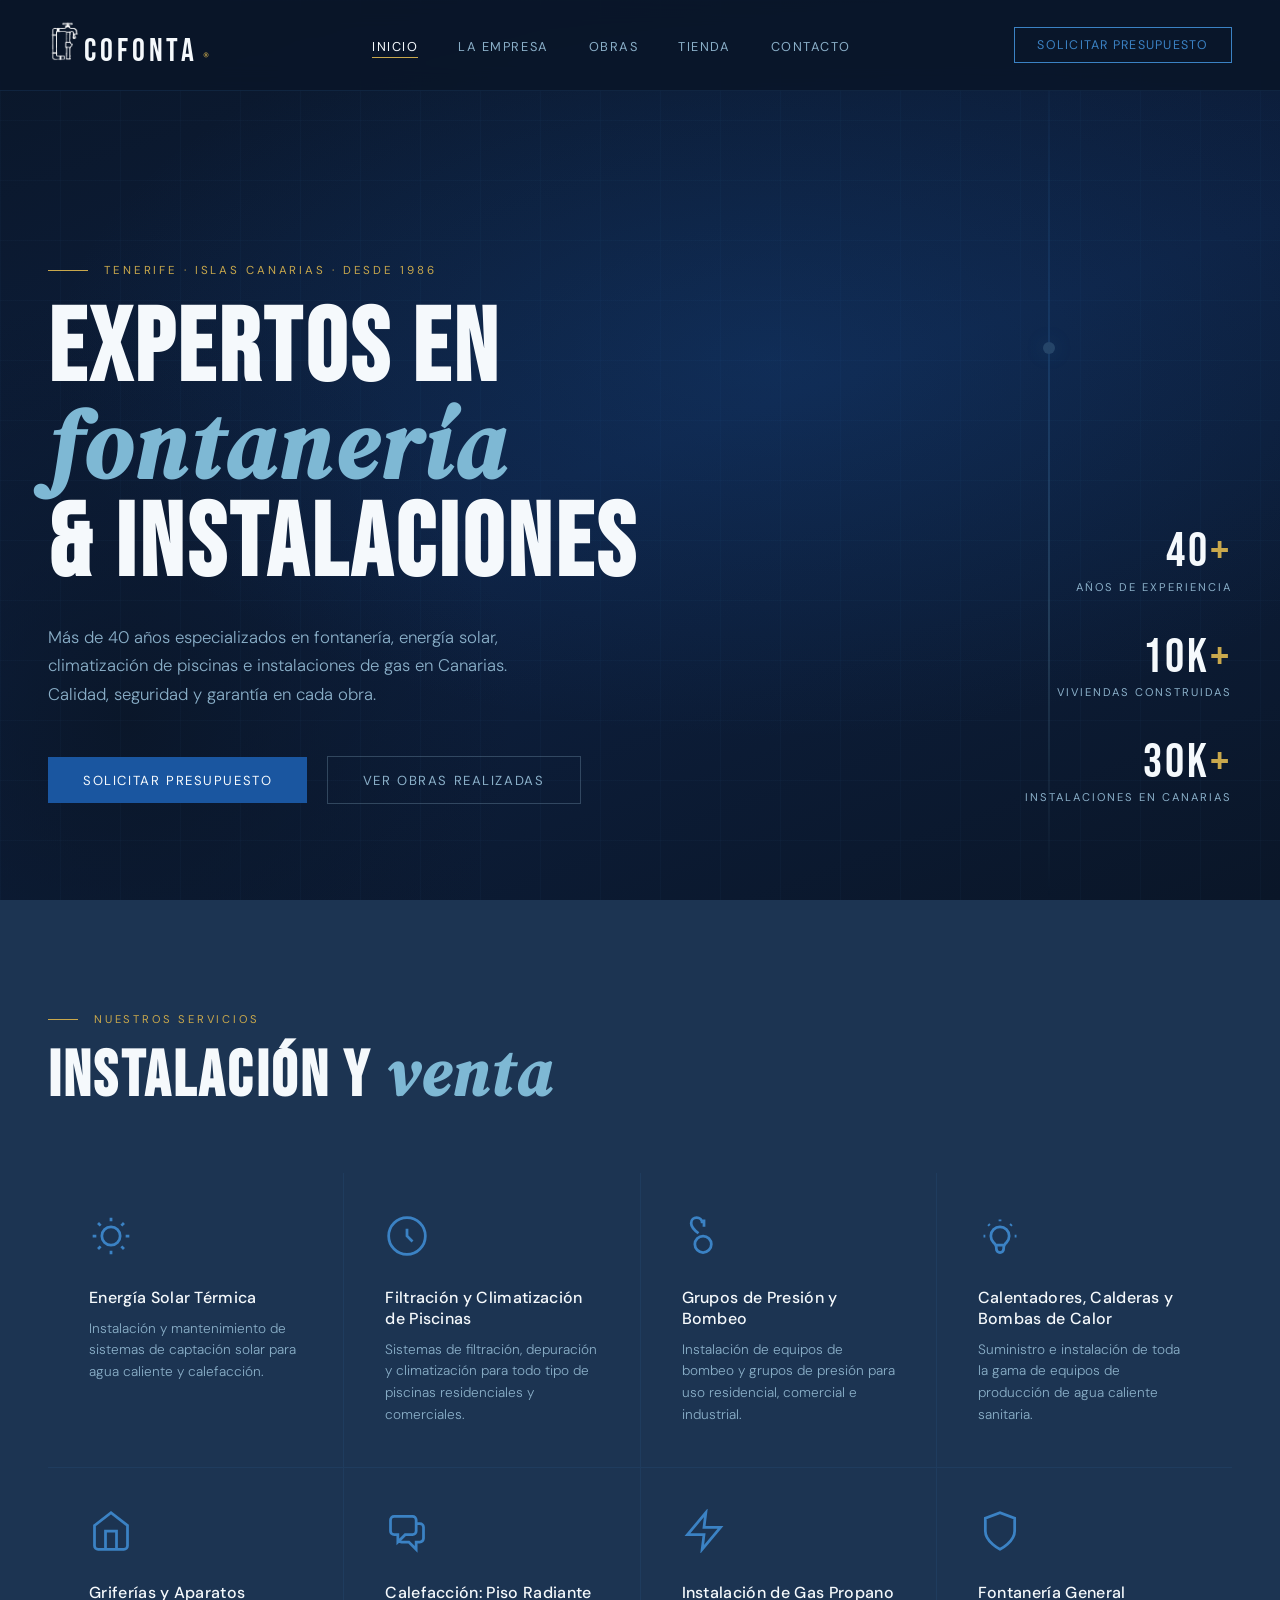
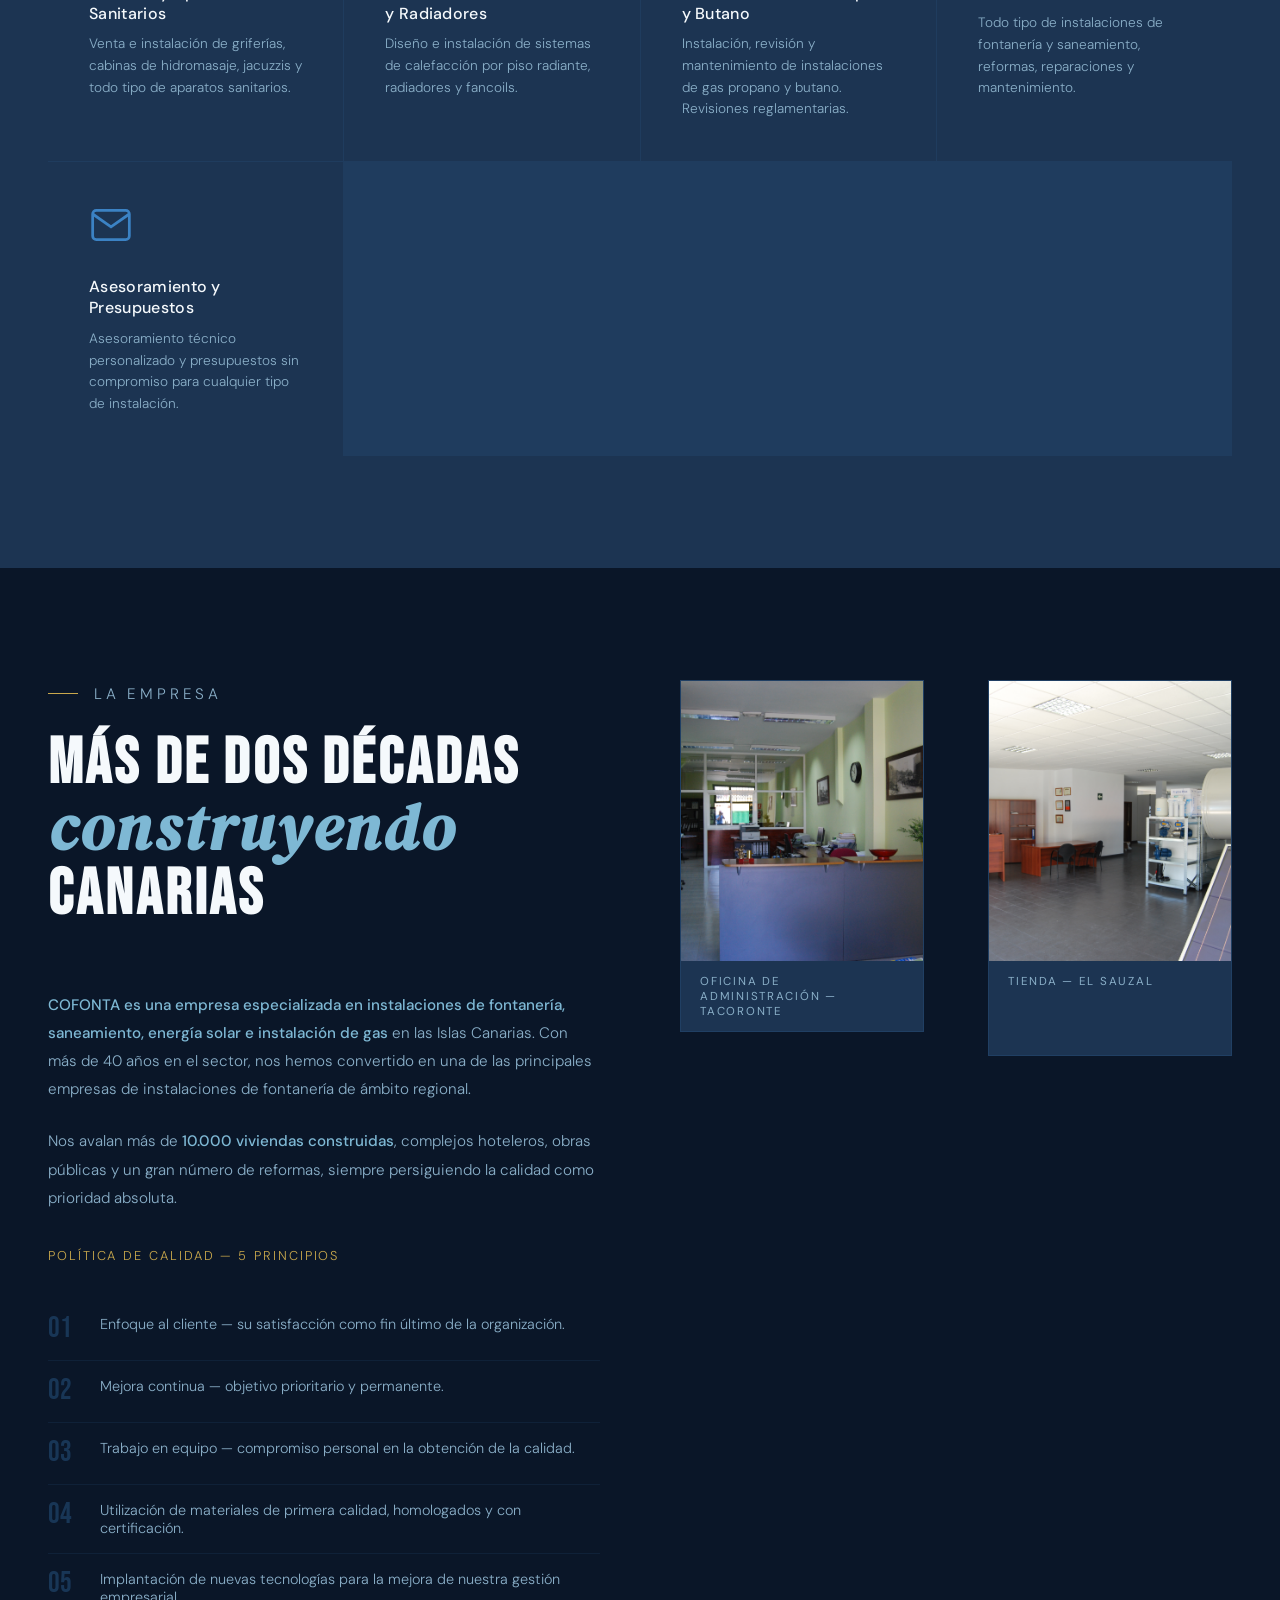
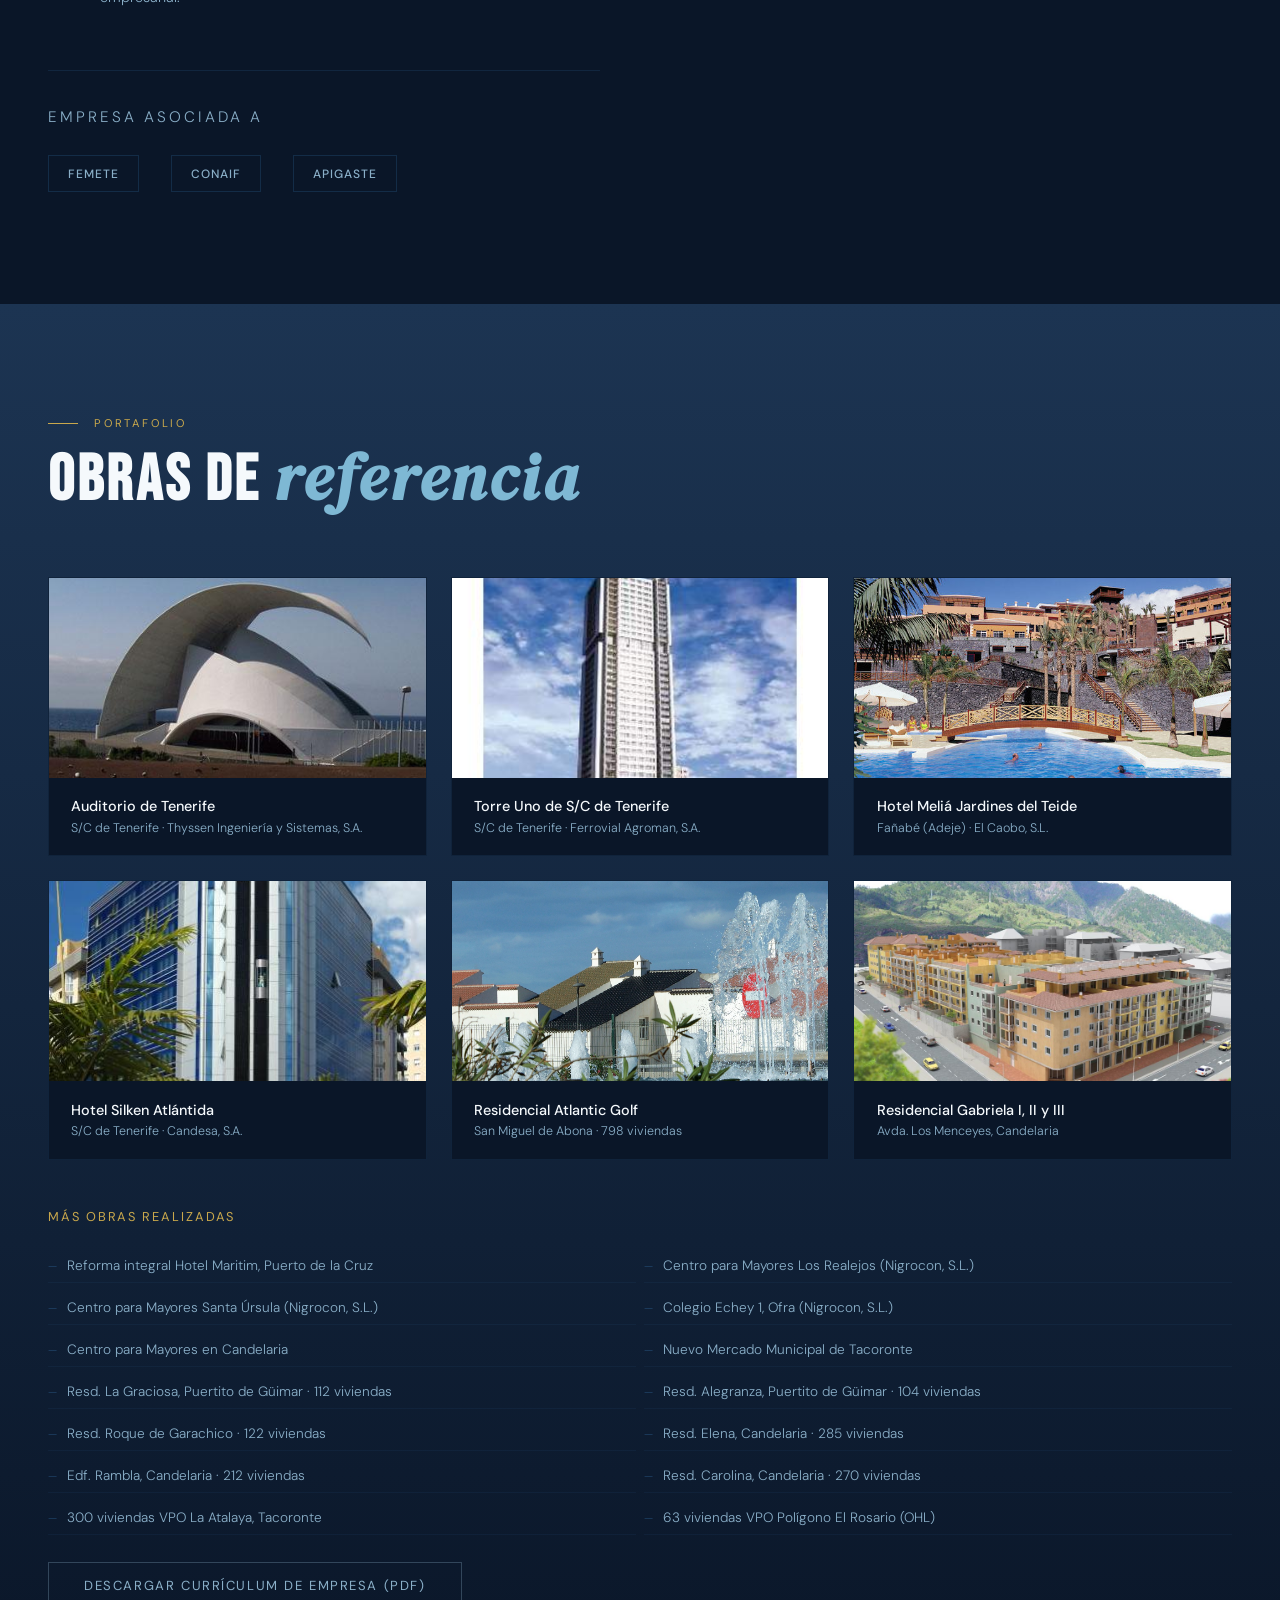
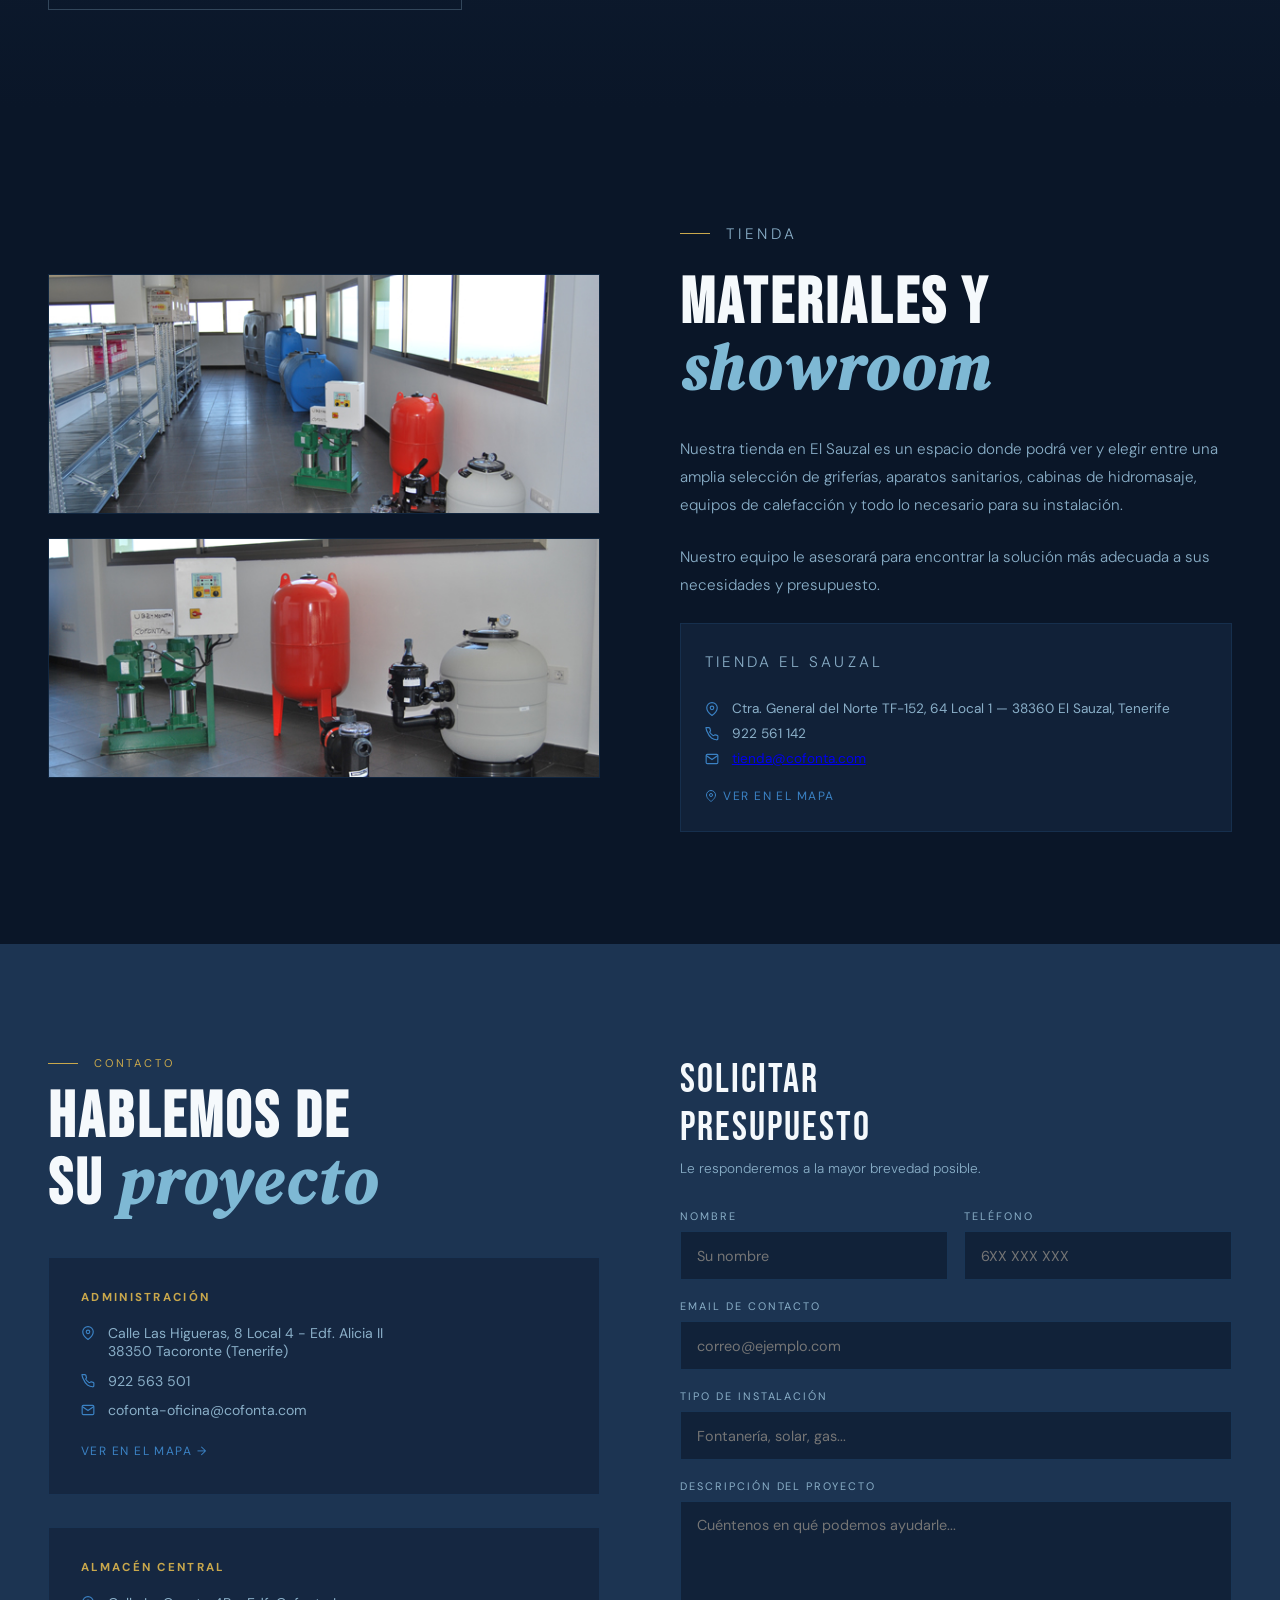
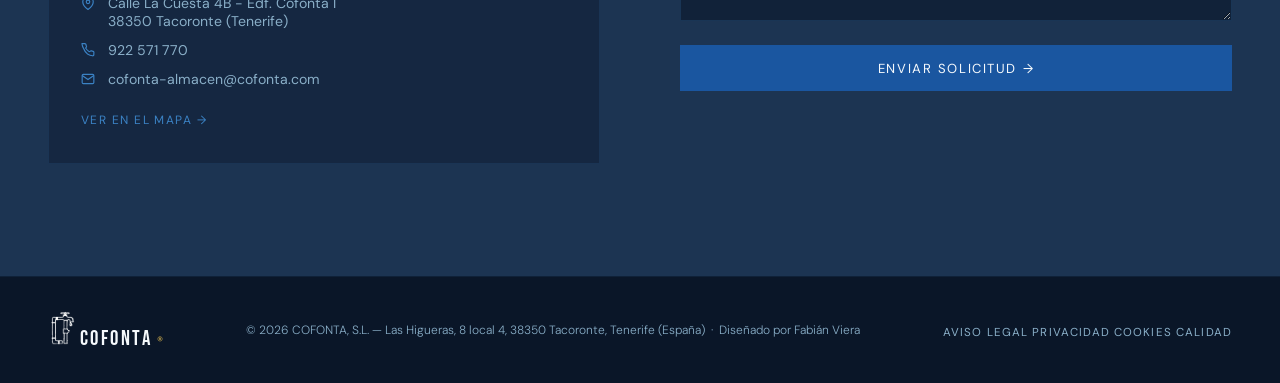
==== commit ecd1b8c2: "Corrección de pequeños errores en varias paginas y eliminación de aviso.html" ====
--- a/index.html
+++ b/index.html
@@ -745,7 +745,7 @@
         </div>
         <div class="info-row">
           <svg width="14" height="14" viewBox="0 0 24 24" fill="none" stroke="currentColor" stroke-width="2"><path d="M4 4h16c1.1 0 2 .9 2 2v12c0 1.1-.9 2-2 2H4c-1.1 0-2-.9-2-2V6c0-1.1.9-2 2-2z"/><polyline points="22,6 12,13 2,6"/></svg>
-          <a href="mailto:tienda@cofonta.com">tienda@cofonta.com></a>
+          <a href="mailto:tienda@cofonta.com">tienda@cofonta.com</a>
         </div>
         <a href="mapatiendasauzal.html" class="map-link">
           <svg width="12" height="12" viewBox="0 0 24 24" fill="none" stroke="currentColor" stroke-width="2"><path d="M21 10c0 7-9 13-9 13s-9-6-9-13a9 9 0 0118 0z"/><circle cx="12" cy="10" r="3"/></svg>
@@ -854,7 +854,6 @@
   </div>
 </footer>
 
-<script data-cfasync="false" src="/cdn-cgi/scripts/5c5dd728/cloudflare-static/email-decode.min.js"></script>
 <script>
   // Active nav link on scroll
   const sections = document.querySelectorAll('section[id]');
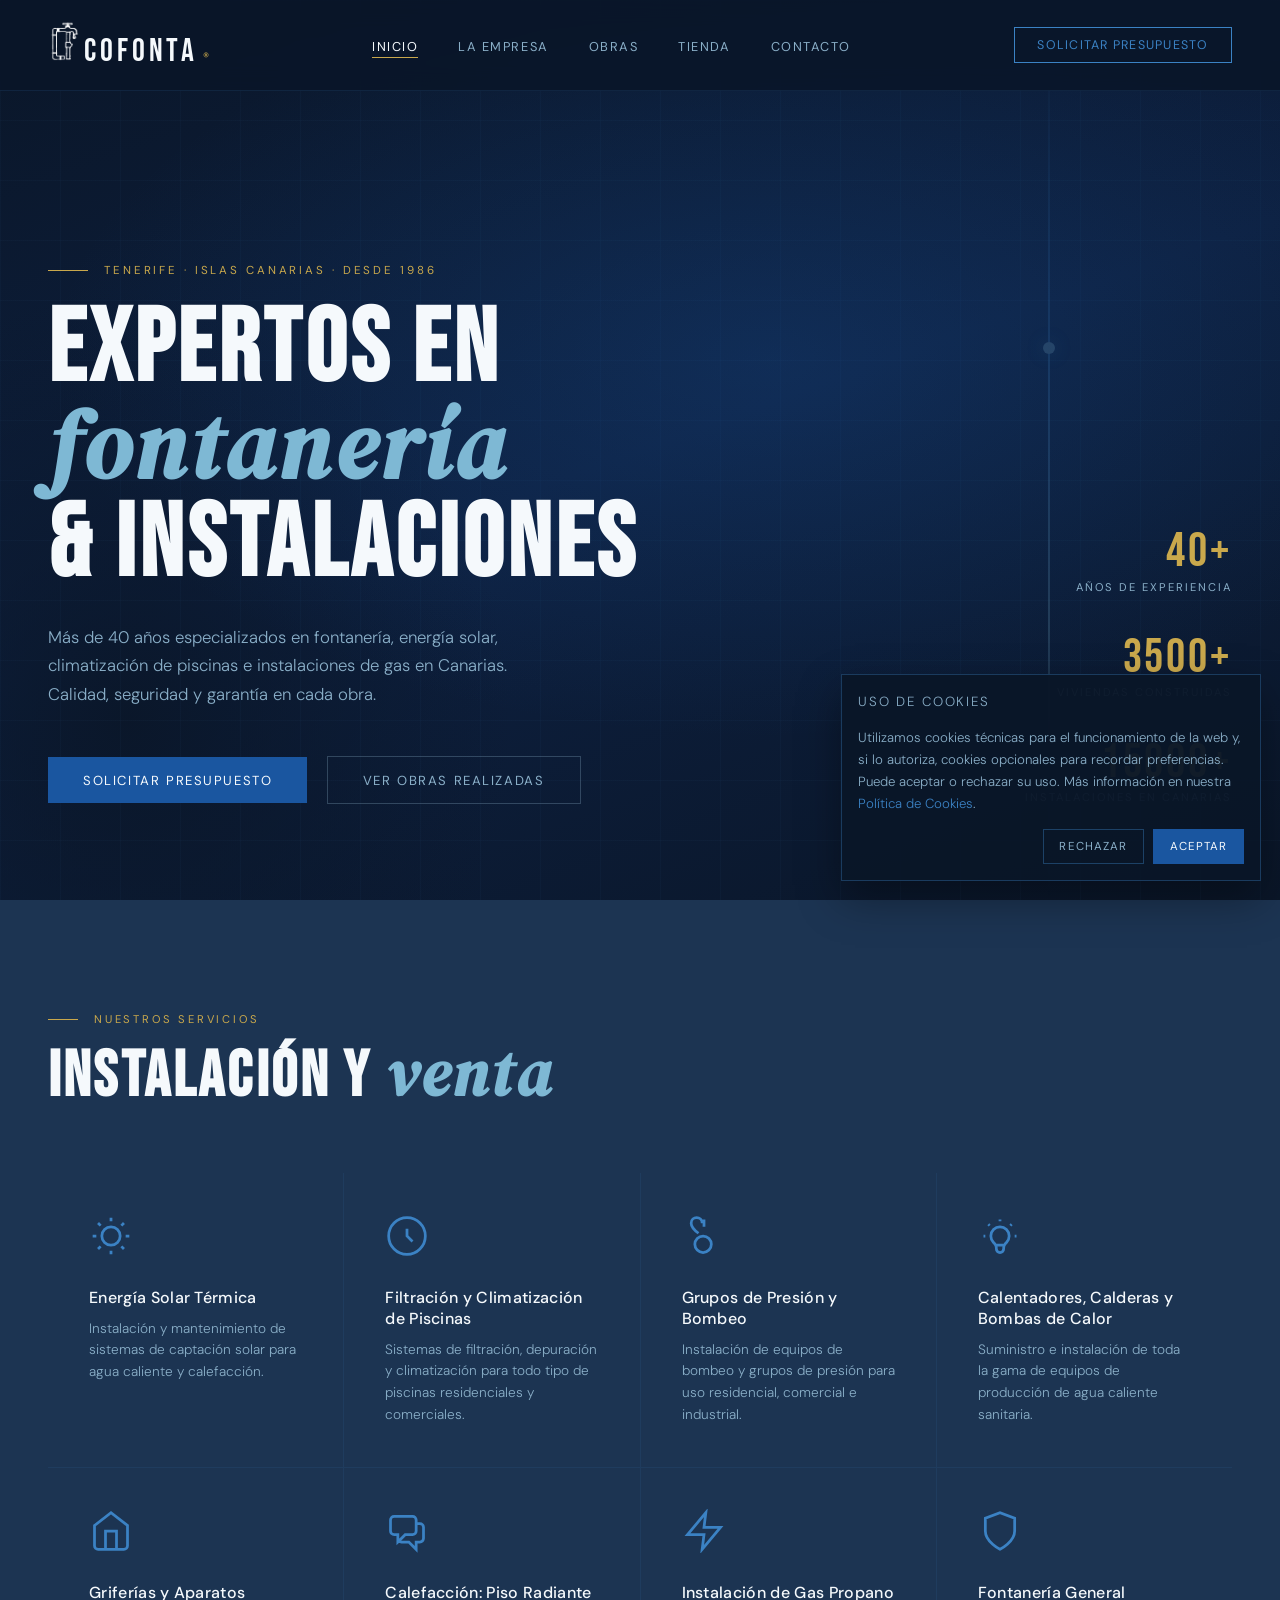
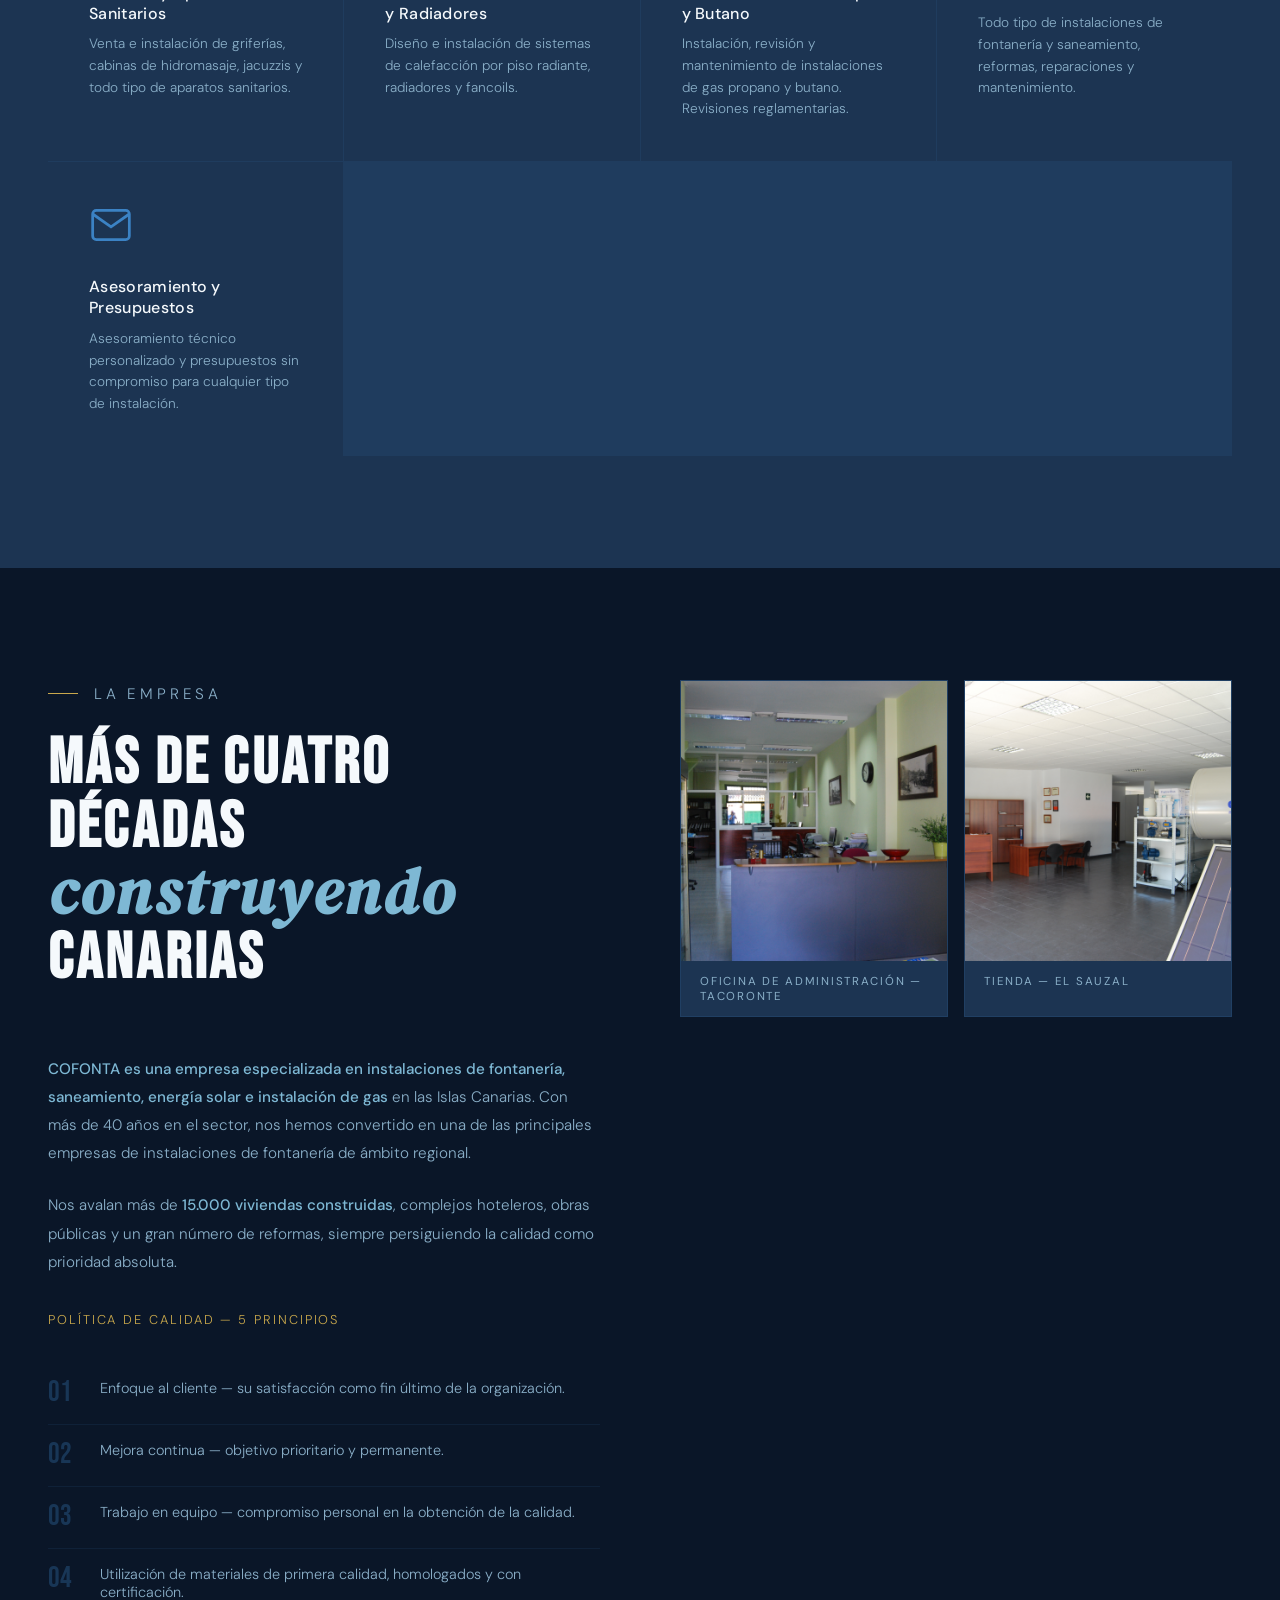
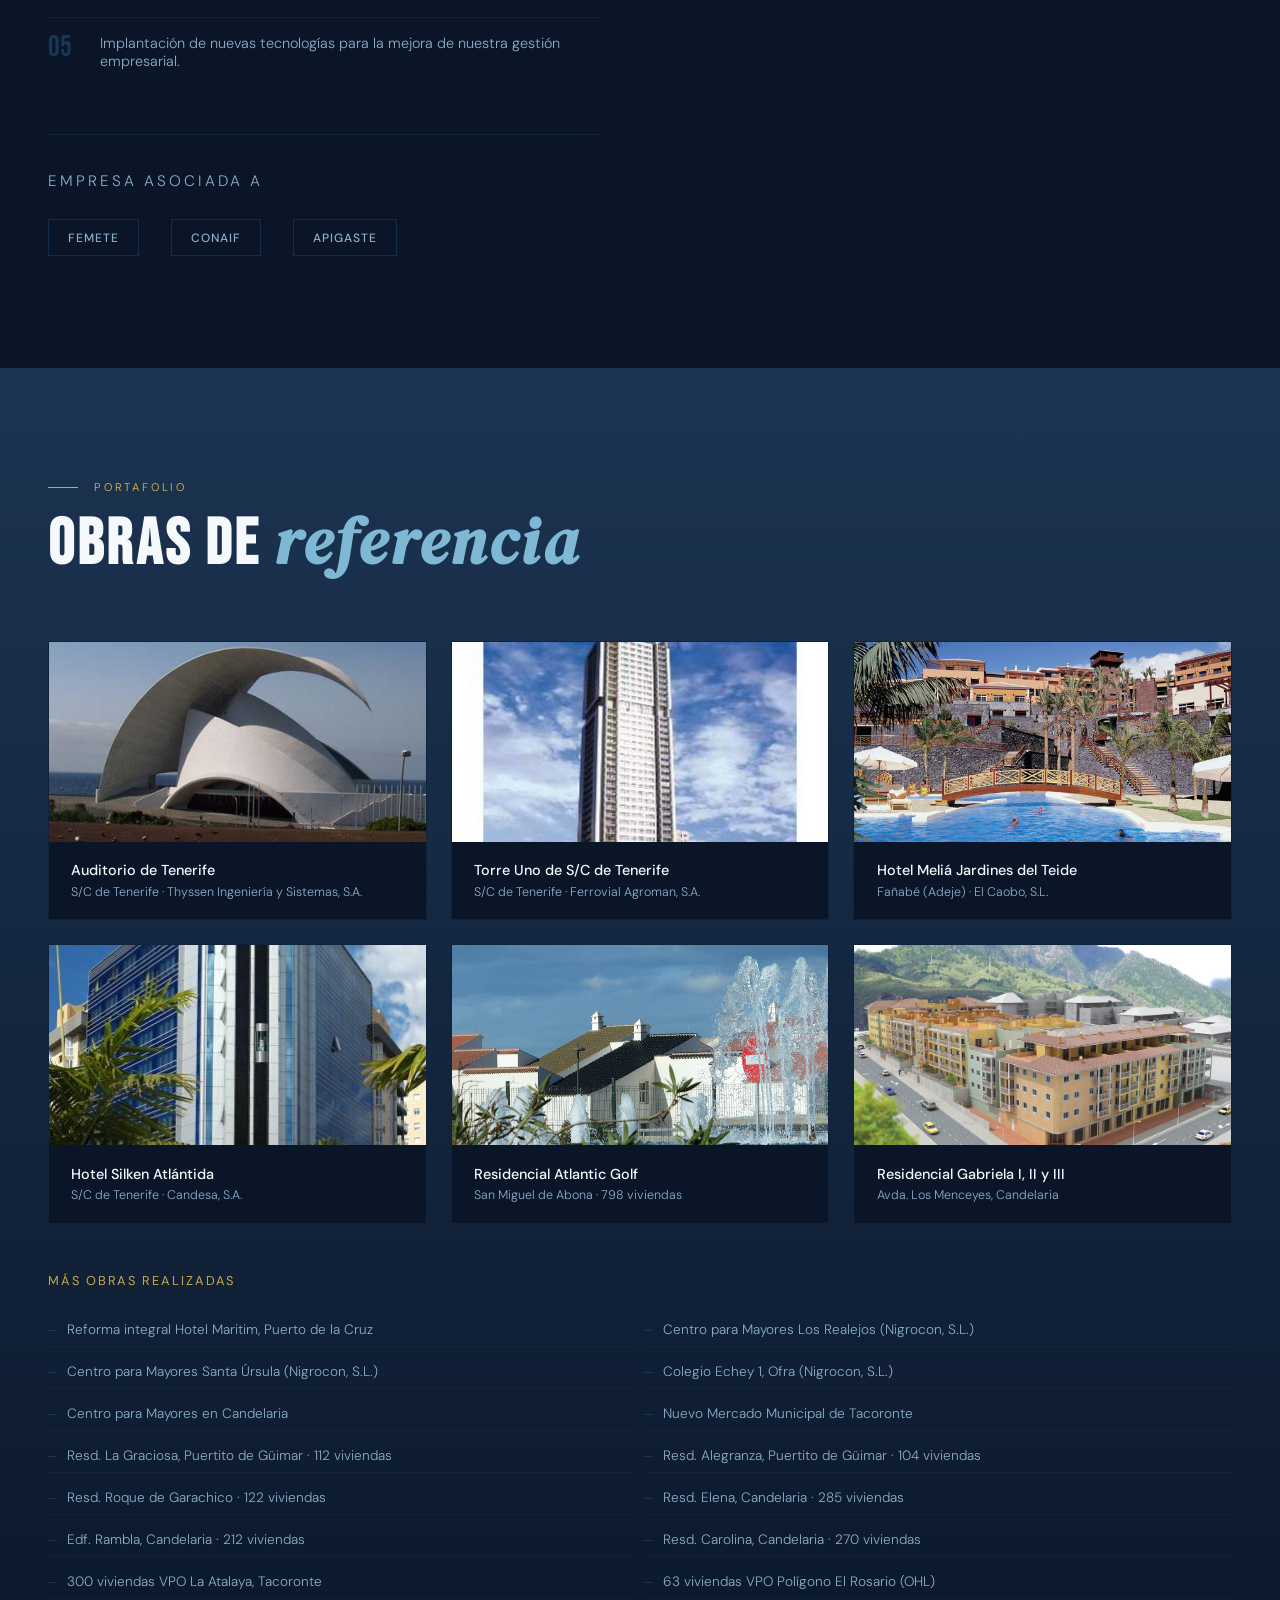
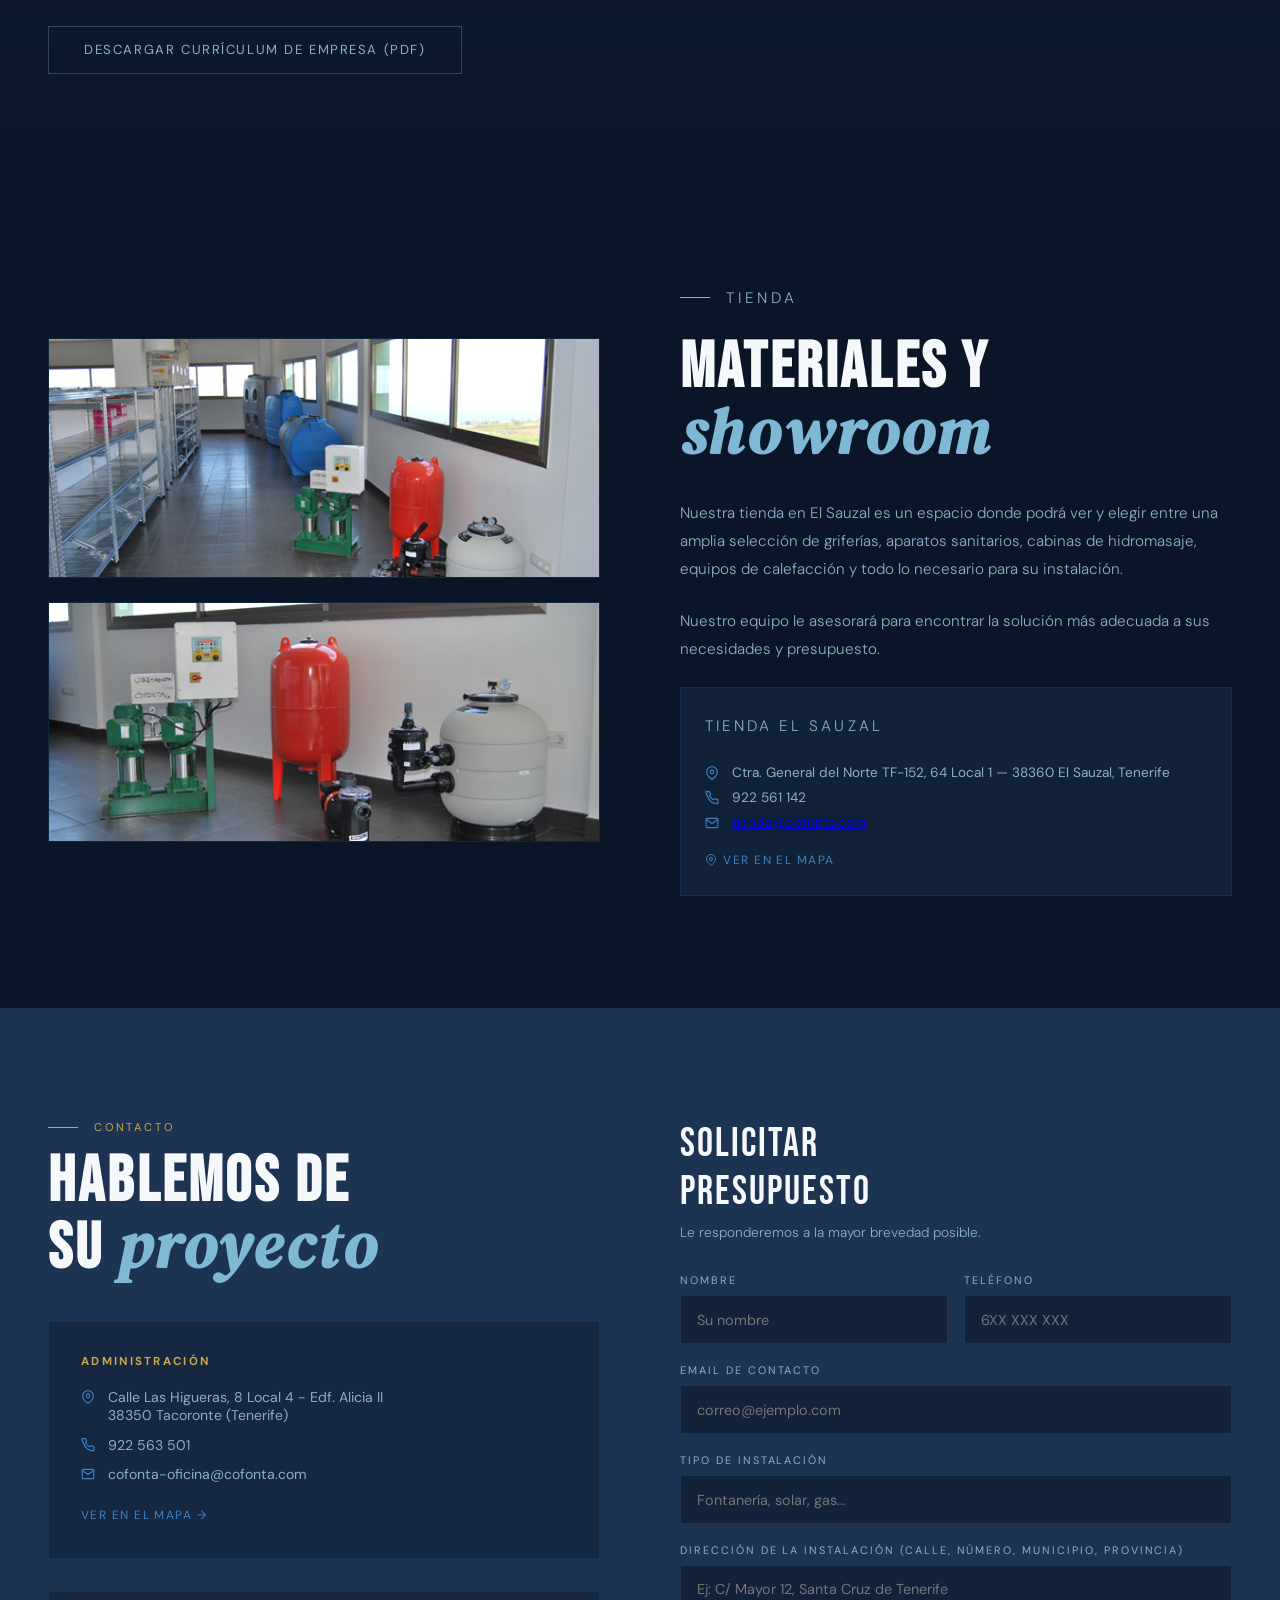
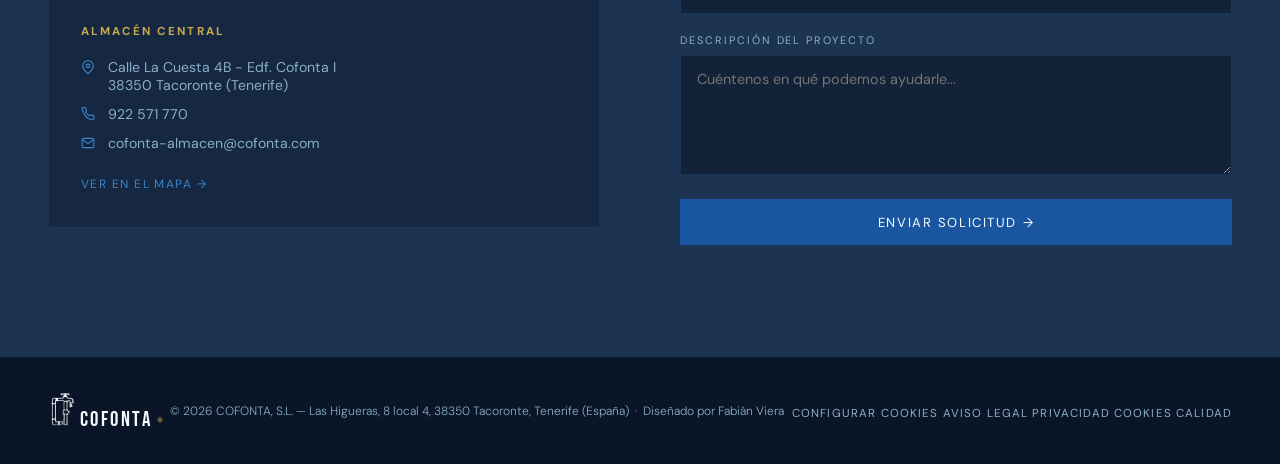
==== commit 2b83486e: "Añadir campo dirección en formulario de presupuesto" ====
--- a/index.html
+++ b/index.html
@@ -4,6 +4,61 @@
   <meta charset="UTF-8">
   <meta name="viewport" content="width=device-width, initial-scale=1.0">
   <title>COFONTA® — Instalaciones de Fontanería en Tenerife</title>
+  <meta name="description" content="COFONTA, empresa de fontanería e instalaciones en Tenerife con más de 40 años de experiencia. Especialistas en energía solar, piscinas, calefacción, gas y fontanería general. Solicita tu presupuesto.">
+  <meta name="robots" content="index, follow">
+  <link rel="canonical" href="https://cofonta.com">
+
+  <!-- Open Graph -->
+  <meta property="og:type" content="website">
+  <meta property="og:url" content="https://cofonta.com">
+  <meta property="og:title" content="COFONTA® — Instalaciones de Fontanería en Tenerife">
+  <meta property="og:description" content="Más de 40 años instalando fontanería, energía solar, piscinas y calefacción en Tenerife. Expertos en instalaciones para grandes obras y particulares.">
+  <meta property="og:image" content="https://cofonta.com/logo_cofonta.png">
+  <meta property="og:locale" content="es_ES">
+
+  <!-- Twitter Card -->
+  <meta name="twitter:card" content="summary_large_image">
+  <meta name="twitter:title" content="COFONTA® — Instalaciones de Fontanería en Tenerife">
+  <meta name="twitter:description" content="Más de 40 años instalando fontanería, energía solar, piscinas y calefacción en Tenerife.">
+  <meta name="twitter:image" content="https://cofonta.com/logo_cofonta.png">
+
+  <!-- Schema.org LocalBusiness -->
+  <script type="application/ld+json">
+  {
+    "@context": "https://schema.org",
+    "@type": "Plumber",
+    "name": "COFONTA",
+    "url": "https://cofonta.com",
+    "logo": "https://cofonta.com/logo_cofonta.png",
+    "description": "Empresa de fontanería e instalaciones en Tenerife con más de 40 años de experiencia. Especialistas en energía solar, piscinas, calefacción, gas y fontanería general.",
+    "telephone": "+34922563501",
+    "email": "cofonta-oficina@cofonta.com",
+    "address": {
+      "@type": "PostalAddress",
+      "streetAddress": "C/ Las Higueras, 8 - local 4",
+      "addressLocality": "Tacoronte",
+      "addressRegion": "Santa Cruz de Tenerife",
+      "addressCountry": "ES"
+    },
+    "geo": {
+      "@type": "GeoCoordinates",
+      "latitude": 28.47681845567805,
+      "longitude": -16.414416535029805
+    },
+    "openingHoursSpecification": [
+      {
+        "@type": "OpeningHoursSpecification",
+        "dayOfWeek": ["Monday","Tuesday","Wednesday","Thursday","Friday"],
+        "opens": "07:30",
+        "closes": "15:30"
+      }
+    ],
+    "areaServed": {
+      "@type": "AdministrativeArea",
+      "name": "Tenerife"
+    }
+  }
+  </script>
   <link rel="preconnect" href="https://fonts.googleapis.com">
   <link href="https://fonts.googleapis.com/css2?family=Bebas+Neue&family=DM+Sans:ital,wght@0,300;0,400;0,500;1,300&family=DM+Serif+Display:ital@0;1&display=swap" rel="stylesheet">
   <link rel="apple-touch-icon" sizes="180x180" href="/apple-touch-icon.png">
@@ -248,8 +303,6 @@
       font-size: 0.72rem; letter-spacing: 0.15em; text-transform: uppercase;
       color: var(--muted);
     }
-    .img-card:first-child { margin-bottom: 1.5rem; }
-    .img-card:last-child { margin-left: 3rem; }
 
     .asociaciones {
       margin-top: 3rem; padding-top: 2rem;
@@ -401,6 +454,69 @@
       color: var(--muted); text-decoration: none;
     }
     .footer-legal a:hover { color: var(--water); }
+
+    /* ── COOKIE BANNER ── */
+    .cookie-banner {
+      position: fixed;
+      right: 1.2rem;
+      bottom: 1.2rem;
+      width: min(420px, calc(100vw - 2.4rem));
+      background: rgba(10, 22, 40, 0.96);
+      border: 1px solid rgba(59, 130, 196, 0.35);
+      box-shadow: 0 18px 40px rgba(0, 0, 0, 0.35);
+      padding: 1rem;
+      z-index: 1200;
+      display: none;
+    }
+    .cookie-banner.show {
+      display: block;
+      animation: fadeUp 0.35s ease both;
+    }
+    .cookie-banner-title {
+      font-size: 0.76rem;
+      letter-spacing: 0.14em;
+      text-transform: uppercase;
+      color: var(--gold);
+      margin-bottom: 0.55rem;
+    }
+    .cookie-banner p {
+      font-size: 0.83rem;
+      line-height: 1.65;
+      color: var(--muted);
+      margin-bottom: 0.9rem;
+      font-weight: 300;
+    }
+    .cookie-banner p a {
+      color: var(--sky);
+      text-decoration: none;
+    }
+    .cookie-banner p a:hover {
+      color: var(--water);
+    }
+    .cookie-banner-actions {
+      display: flex;
+      gap: 0.6rem;
+      justify-content: flex-end;
+      flex-wrap: wrap;
+    }
+    .cookie-btn {
+      font-size: 0.72rem;
+      letter-spacing: 0.1em;
+      text-transform: uppercase;
+      padding: 0.55rem 0.95rem;
+      cursor: pointer;
+      border: 1px solid rgba(59, 130, 196, 0.4);
+      font-family: 'DM Sans', sans-serif;
+    }
+    .cookie-btn-reject {
+      background: transparent;
+      color: var(--muted);
+    }
+    .cookie-btn-accept {
+      background: var(--blue);
+      color: var(--white);
+      border-color: var(--blue);
+    }
 
     /* ── ANIMATIONS ── */
     @keyframes fadeUp {
@@ -431,6 +547,12 @@
     @media (max-width: 600px) {
       .obras-grid { grid-template-columns: 1fr; }
       .form-row { grid-template-columns: 1fr; }
+      .cookie-banner {
+        right: 0.8rem;
+        left: 0.8rem;
+        width: auto;
+        bottom: 0.8rem;
+      }
     }
 
     /* ── IMAGEN RULES ── */
@@ -494,15 +616,15 @@
 
   <div class="hero-stats">
     <div>
-      <div class="stat-num">40<span>+</span></div>
+      <div class="stat-num"><span class="counter" data-target="40" data-decimals="0" data-suffix="">0</span><span>+</span></div>
       <div class="stat-label">Años de experiencia</div>
     </div>
     <div>
-      <div class="stat-num">10K<span>+</span></div>
+      <div class="stat-num"><span class="counter" data-target="3500" data-decimals="0" data-suffix="">0</span><span>+</span></div>
       <div class="stat-label">Viviendas construidas</div>
     </div>
     <div>
-      <div class="stat-num">30K<span>+</span></div>
+      <div class="stat-num"><span class="counter" data-target="15000" data-decimals="0" data-suffix="">0</span><span>+</span></div>
       <div class="stat-label">Instalaciones en Canarias</div>
     </div>
   </div>
@@ -597,13 +719,13 @@
     <div class="empresa-text">
       <div class="section-header">
         <p class="section-eyebrow">La empresa</p>
-        <h2>Más de dos décadas<br><em>construyendo</em> Canarias</h2>
+        <h2>Más de cuatro décadas<br><em>construyendo</em> Canarias</h2>
       </div>
       <p>
         <strong>COFONTA es una empresa especializada en instalaciones de fontanería, saneamiento, energía solar e instalación de gas</strong> en las Islas Canarias. Con más de 40 años en el sector, nos hemos convertido en una de las principales empresas de instalaciones de fontanería de ámbito regional.
       </p>
       <p>
-        Nos avalan más de <strong>10.000 viviendas construidas</strong>, complejos hoteleros, obras públicas y un gran número de reformas, siempre persiguiendo la calidad como prioridad absoluta.
+        Nos avalan más de <strong>15.000 viviendas construidas</strong>, complejos hoteleros, obras públicas y un gran número de reformas, siempre persiguiendo la calidad como prioridad absoluta.
       </p>
 
       <p style="margin-top: 2rem; font-size: 0.8rem; letter-spacing: 0.15em; text-transform: uppercase; color: var(--gold);">Política de calidad — 5 principios</p>
@@ -828,6 +950,10 @@
         <input type="text" id="f-servicio" placeholder="Fontanería, solar, gas...">
       </div>
       <div class="form-field">
+        <label for="f-direccion">Dirección de la instalación (calle, número, municipio, provincia)</label>
+        <input type="text" id="f-direccion" placeholder="Ej: C/ Mayor 12, Santa Cruz de Tenerife">
+      </div>
+      <div class="form-field">
         <label for="f-mensaje">Descripción del proyecto</label>
         <textarea id="f-mensaje" placeholder="Cuéntenos en qué podemos ayudarle..."></textarea>
       </div>
@@ -847,6 +973,7 @@
   </div>
   <p class="footer-copy">© 2026 COFONTA, S.L. — Las Higueras, 8 local 4, 38350 Tacoronte, Tenerife (España) &nbsp;·&nbsp; Diseñado por Fabián Viera</p>
 <div class="footer-legal">
+    <a href="#" id="open-cookie-preferences">Configurar cookies</a>
     <a href="aviso-legal.html">Aviso Legal</a>
     <a href="politica-privacidad.html">Privacidad</a>
     <a href="politica-cookies.html">Cookies</a>
@@ -854,7 +981,152 @@
   </div>
 </footer>
 
+<div id="cookie-banner" class="cookie-banner" role="dialog" aria-live="polite" aria-label="Aviso de cookies">
+  <p class="cookie-banner-title">Uso de cookies</p>
+  <p>
+    Utilizamos cookies técnicas para el funcionamiento de la web y, si lo autoriza,
+    cookies opcionales para recordar preferencias. Puede aceptar o rechazar su uso.
+    Más información en nuestra <a href="politica-cookies.html">Política de Cookies</a>.
+  </p>
+  <div class="cookie-banner-actions">
+    <button id="btn-cookies-reject" class="cookie-btn cookie-btn-reject" type="button">Rechazar</button>
+    <button id="btn-cookies-accept" class="cookie-btn cookie-btn-accept" type="button">Aceptar</button>
+  </div>
+</div>
+
+<script data-cfasync="false" src="/cdn-cgi/scripts/5c5dd728/cloudflare-static/email-decode.min.js"></script>
 <script>
+  const COOKIE_CONSENT_NAME = 'cofonta_cookie_consent';
+  const OPTIONAL_COOKIE_NAME = 'cofonta_user_preferences';
+
+  const CookieManager = {
+    set(name, value, days, options = {}) {
+      let cookie = encodeURIComponent(name) + '=' + encodeURIComponent(value);
+      if (typeof days === 'number') {
+        const expirationDate = new Date();
+        expirationDate.setTime(expirationDate.getTime() + days * 24 * 60 * 60 * 1000);
+        cookie += '; expires=' + expirationDate.toUTCString();
+      }
+
+      cookie += '; path=' + (options.path || '/');
+      cookie += '; SameSite=' + (options.sameSite || 'Lax');
+
+      if (window.location.protocol === 'https:') {
+        cookie += '; Secure';
+      }
+
+      document.cookie = cookie;
+    },
+
+    get(name) {
+      const encodedName = encodeURIComponent(name) + '=';
+      const cookies = document.cookie.split(';');
+
+      for (let i = 0; i < cookies.length; i += 1) {
+        const cookie = cookies[i].trim();
+        if (cookie.indexOf(encodedName) === 0) {
+          return decodeURIComponent(cookie.substring(encodedName.length));
+        }
+      }
+
+      return null;
+    },
+
+    remove(name, path = '/') {
+      document.cookie = encodeURIComponent(name) + '=; expires=Thu, 01 Jan 1970 00:00:00 GMT; path=' + path + '; SameSite=Lax';
+    }
+  };
+
+  function showCookieBanner() {
+    document.getElementById('cookie-banner').classList.add('show');
+  }
+
+  function hideCookieBanner() {
+    document.getElementById('cookie-banner').classList.remove('show');
+  }
+
+  function applyCookiePreferences(consentValue) {
+    if (consentValue === 'accepted') {
+      // Cookie opcional de ejemplo para almacenar preferencias del usuario.
+      const preferences = {
+        analytics: true,
+        savedAt: new Date().toISOString()
+      };
+      CookieManager.set(OPTIONAL_COOKIE_NAME, JSON.stringify(preferences), 180);
+      return;
+    }
+
+    CookieManager.remove(OPTIONAL_COOKIE_NAME);
+    ['_ga', '_gid', '_gat', '_ga_XXXXXXXXXX'].forEach(function(cookieName) {
+      CookieManager.remove(cookieName);
+    });
+  }
+
+  function saveCookieConsent(consentValue) {
+    CookieManager.set(COOKIE_CONSENT_NAME, consentValue, 365);
+    applyCookiePreferences(consentValue);
+    hideCookieBanner();
+  }
+
+  function initCookieConsent() {
+    const currentConsent = CookieManager.get(COOKIE_CONSENT_NAME);
+
+    if (currentConsent === 'accepted' || currentConsent === 'rejected') {
+      applyCookiePreferences(currentConsent);
+      return;
+    }
+
+    showCookieBanner();
+  }
+
+  document.getElementById('btn-cookies-accept').addEventListener('click', function() {
+    saveCookieConsent('accepted');
+  });
+
+  document.getElementById('btn-cookies-reject').addEventListener('click', function() {
+    saveCookieConsent('rejected');
+  });
+
+  document.getElementById('open-cookie-preferences').addEventListener('click', function(event) {
+    event.preventDefault();
+    showCookieBanner();
+  });
+
+  initCookieConsent();
+
+  // Counter animation
+  function animateCounter(el) {
+    const target = parseFloat(el.dataset.target);
+    const decimals = parseInt(el.dataset.decimals) || 0;
+    const suffix = el.dataset.suffix || '';
+    const duration = 2000;
+    const start = performance.now();
+
+    function step(now) {
+      const elapsed = now - start;
+      const progress = Math.min(elapsed / duration, 1);
+      // easeOutQuart
+      const ease = 1 - Math.pow(1 - progress, 4);
+      const current = target * ease;
+      el.textContent = current.toFixed(decimals) + suffix;
+      if (progress < 1) requestAnimationFrame(step);
+    }
+
+    requestAnimationFrame(step);
+  }
+
+  const statsObserver = new IntersectionObserver(function(entries) {
+    entries.forEach(function(entry) {
+      if (entry.isIntersecting) {
+        entry.target.querySelectorAll('.counter').forEach(animateCounter);
+        statsObserver.unobserve(entry.target);
+      }
+    });
+  }, { threshold: 0.3 });
+
+  const heroStats = document.querySelector('.hero-stats');
+  if (heroStats) statsObserver.observe(heroStats);
+
   // Active nav link on scroll
   const sections = document.querySelectorAll('section[id]');
   const navLinks = document.querySelectorAll('.nav-links a');
@@ -871,11 +1143,12 @@
 
   // Formulario de contacto — abre cliente de correo con los datos
   document.getElementById('btn-enviar').addEventListener('click', function() {
-    const nombre   = document.getElementById('f-nombre').value.trim();
-    const telefono = document.getElementById('f-telefono').value.trim();
-    const email    = document.getElementById('f-email').value.trim();
-    const servicio = document.getElementById('f-servicio').value.trim();
-    const mensaje  = document.getElementById('f-mensaje').value.trim();
+    const nombre    = document.getElementById('f-nombre').value.trim();
+    const telefono  = document.getElementById('f-telefono').value.trim();
+    const email     = document.getElementById('f-email').value.trim();
+    const servicio  = document.getElementById('f-servicio').value.trim();
+    const direccion = document.getElementById('f-direccion').value.trim();
+    const mensaje   = document.getElementById('f-mensaje').value.trim();
 
     if (!nombre && !mensaje) {
       alert('Por favor, rellene al menos su nombre y la descripción del proyecto.');
@@ -886,10 +1159,11 @@
     const cuerpo =
       'Estimado equipo de COFONTA,\n\n' +
       'Les contacto para solicitar información / presupuesto:\n\n' +
-      'Nombre:       ' + (nombre   || '—') + '\n' +
-      'Teléfono:     ' + (telefono || '—') + '\n' +
-      'Email:        ' + (email    || '—') + '\n' +
-      'Instalación:  ' + (servicio || '—') + '\n\n' +
+      'Nombre:       ' + (nombre    || '—') + '\n' +
+      'Teléfono:     ' + (telefono  || '—') + '\n' +
+      'Email:        ' + (email     || '—') + '\n' +
+      'Instalación:  ' + (servicio  || '—') + '\n' +
+      'Dirección:    ' + (direccion || '—') + '\n\n' +
       'Descripción:\n' + (mensaje  || '—') + '\n\nGracias.';
 
     window.location.href =
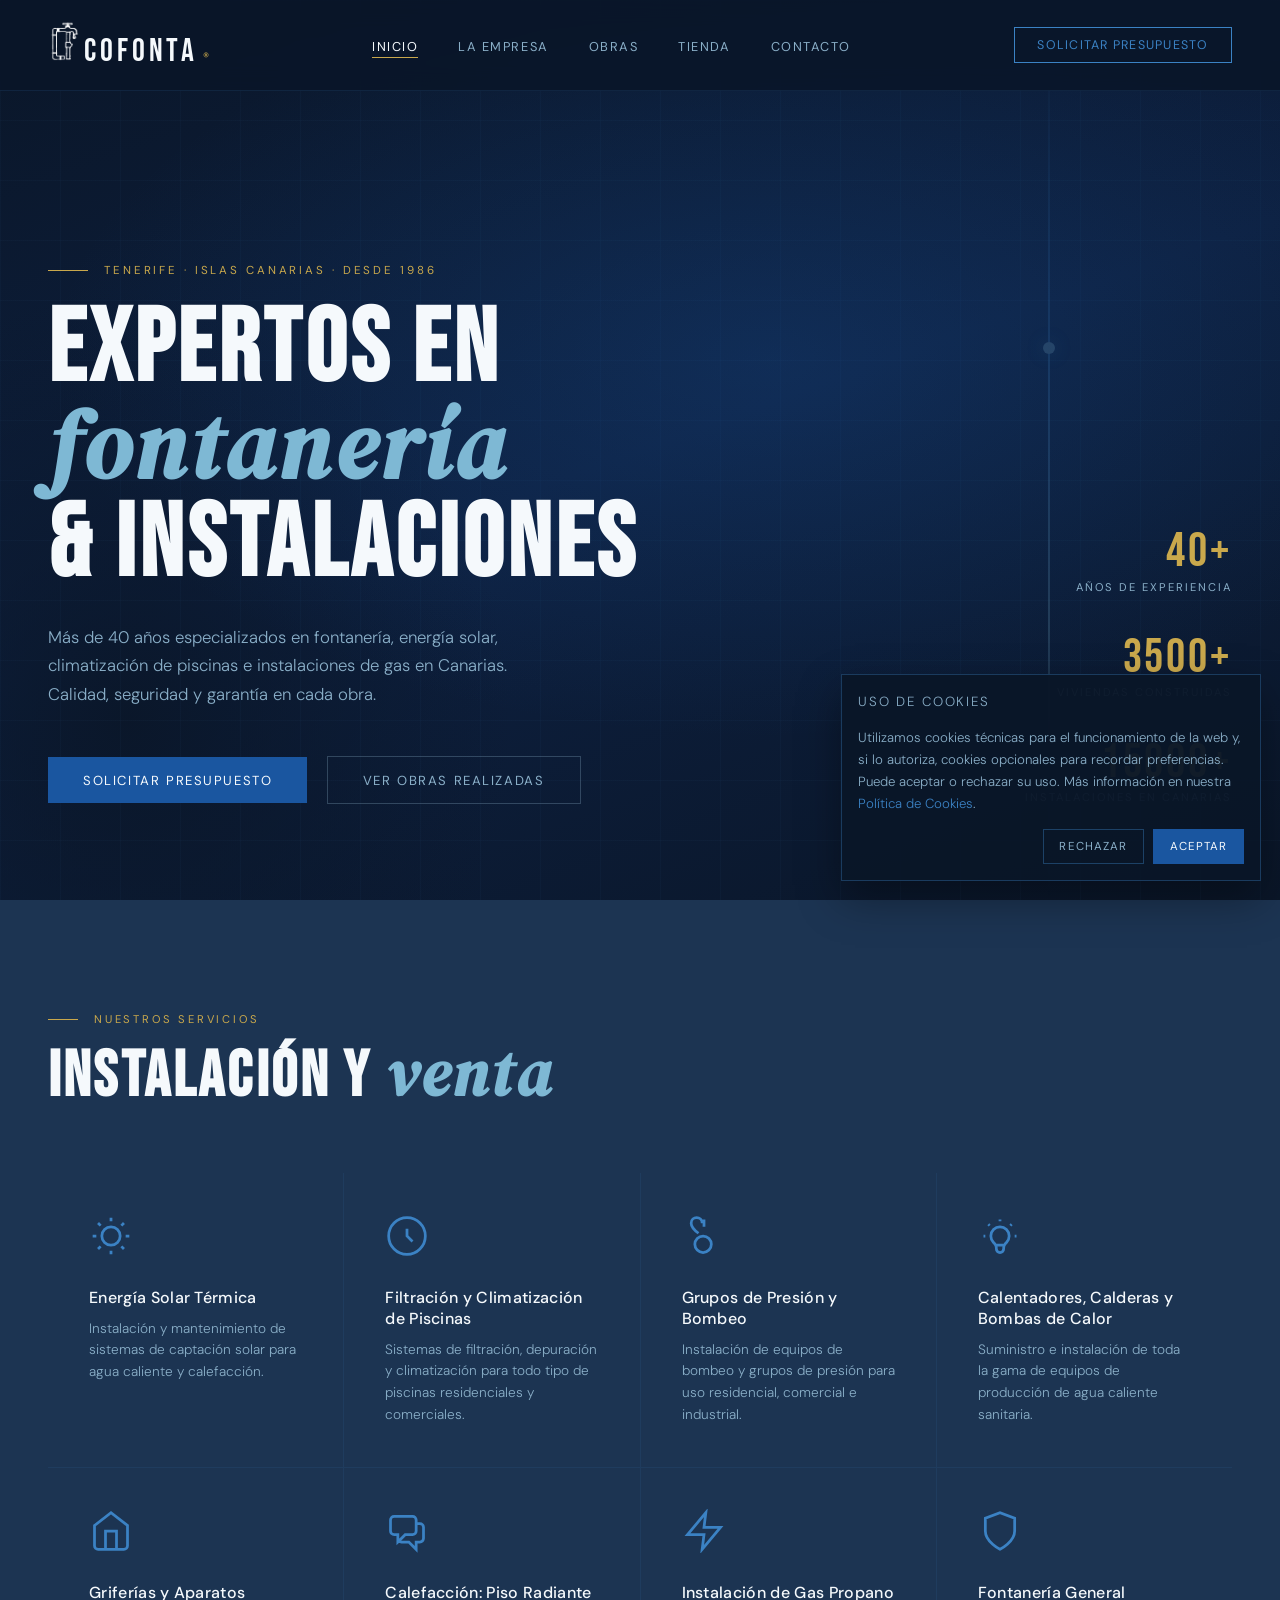
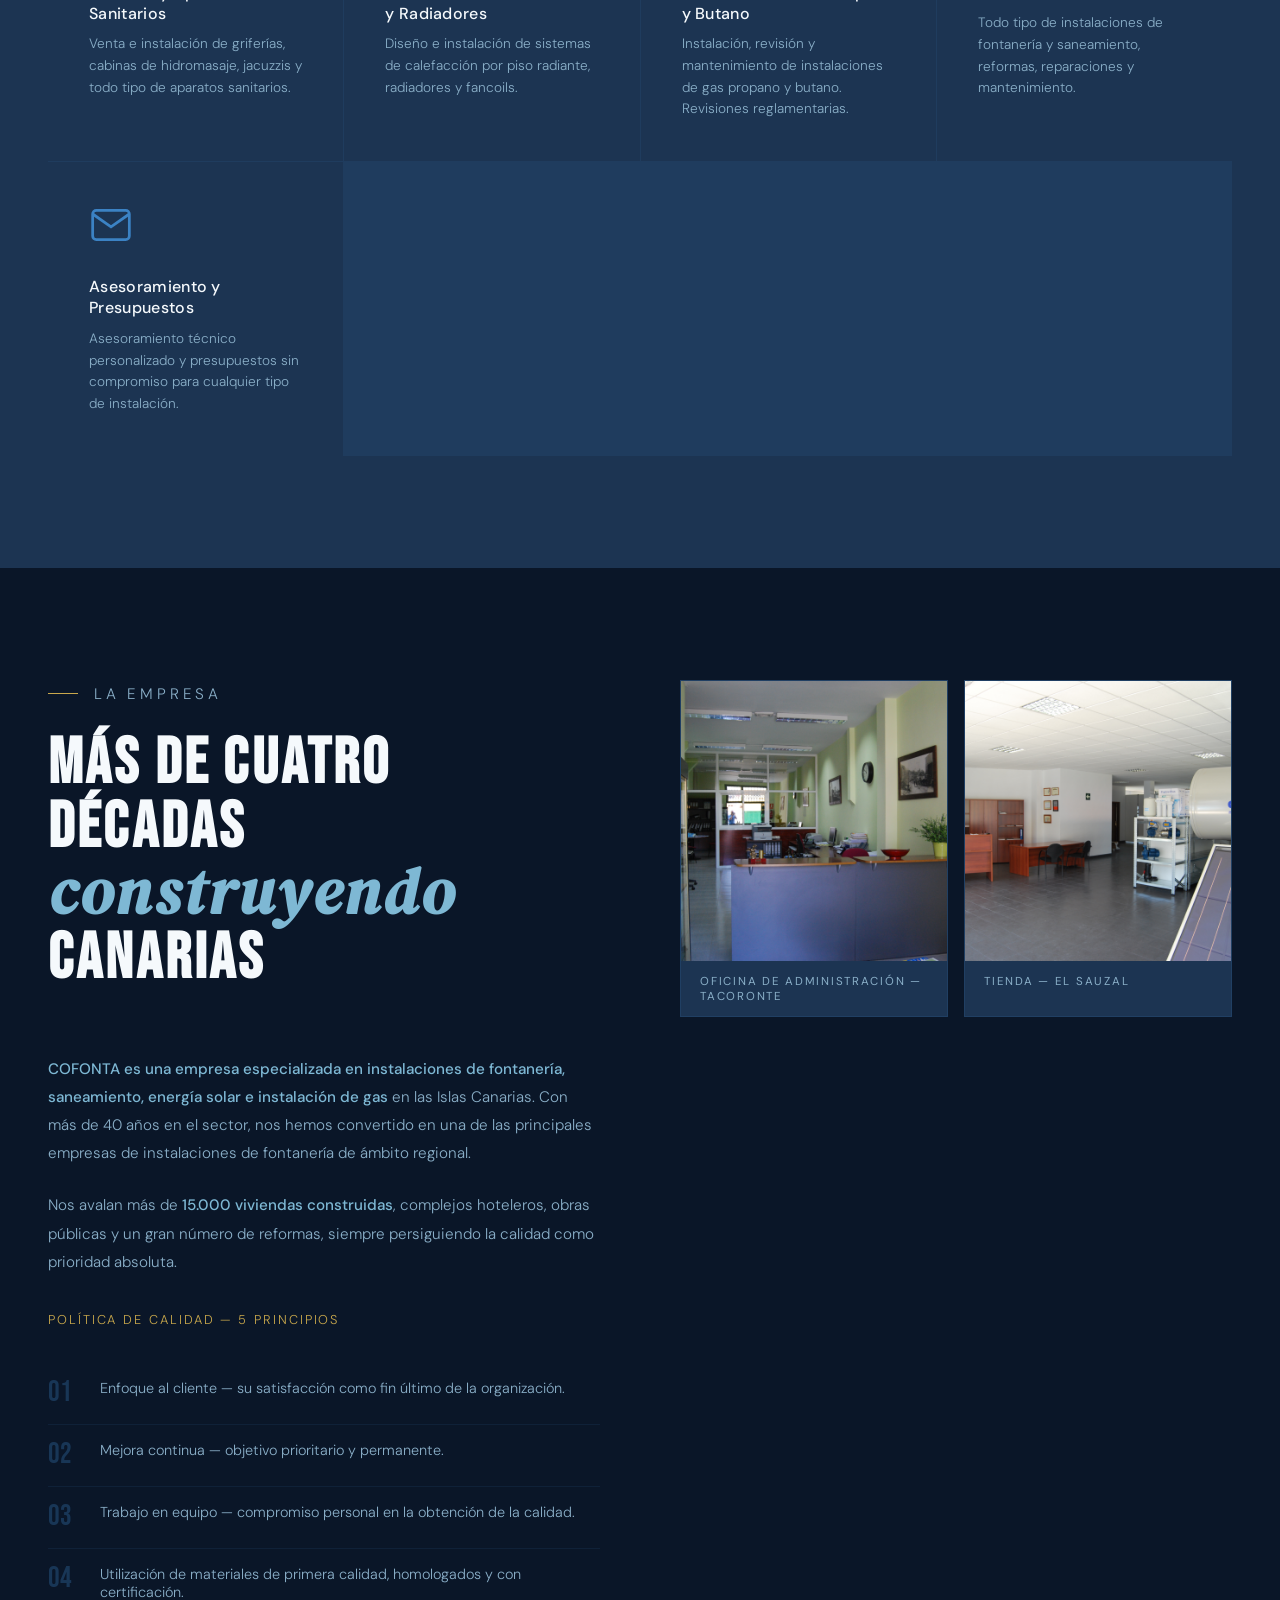
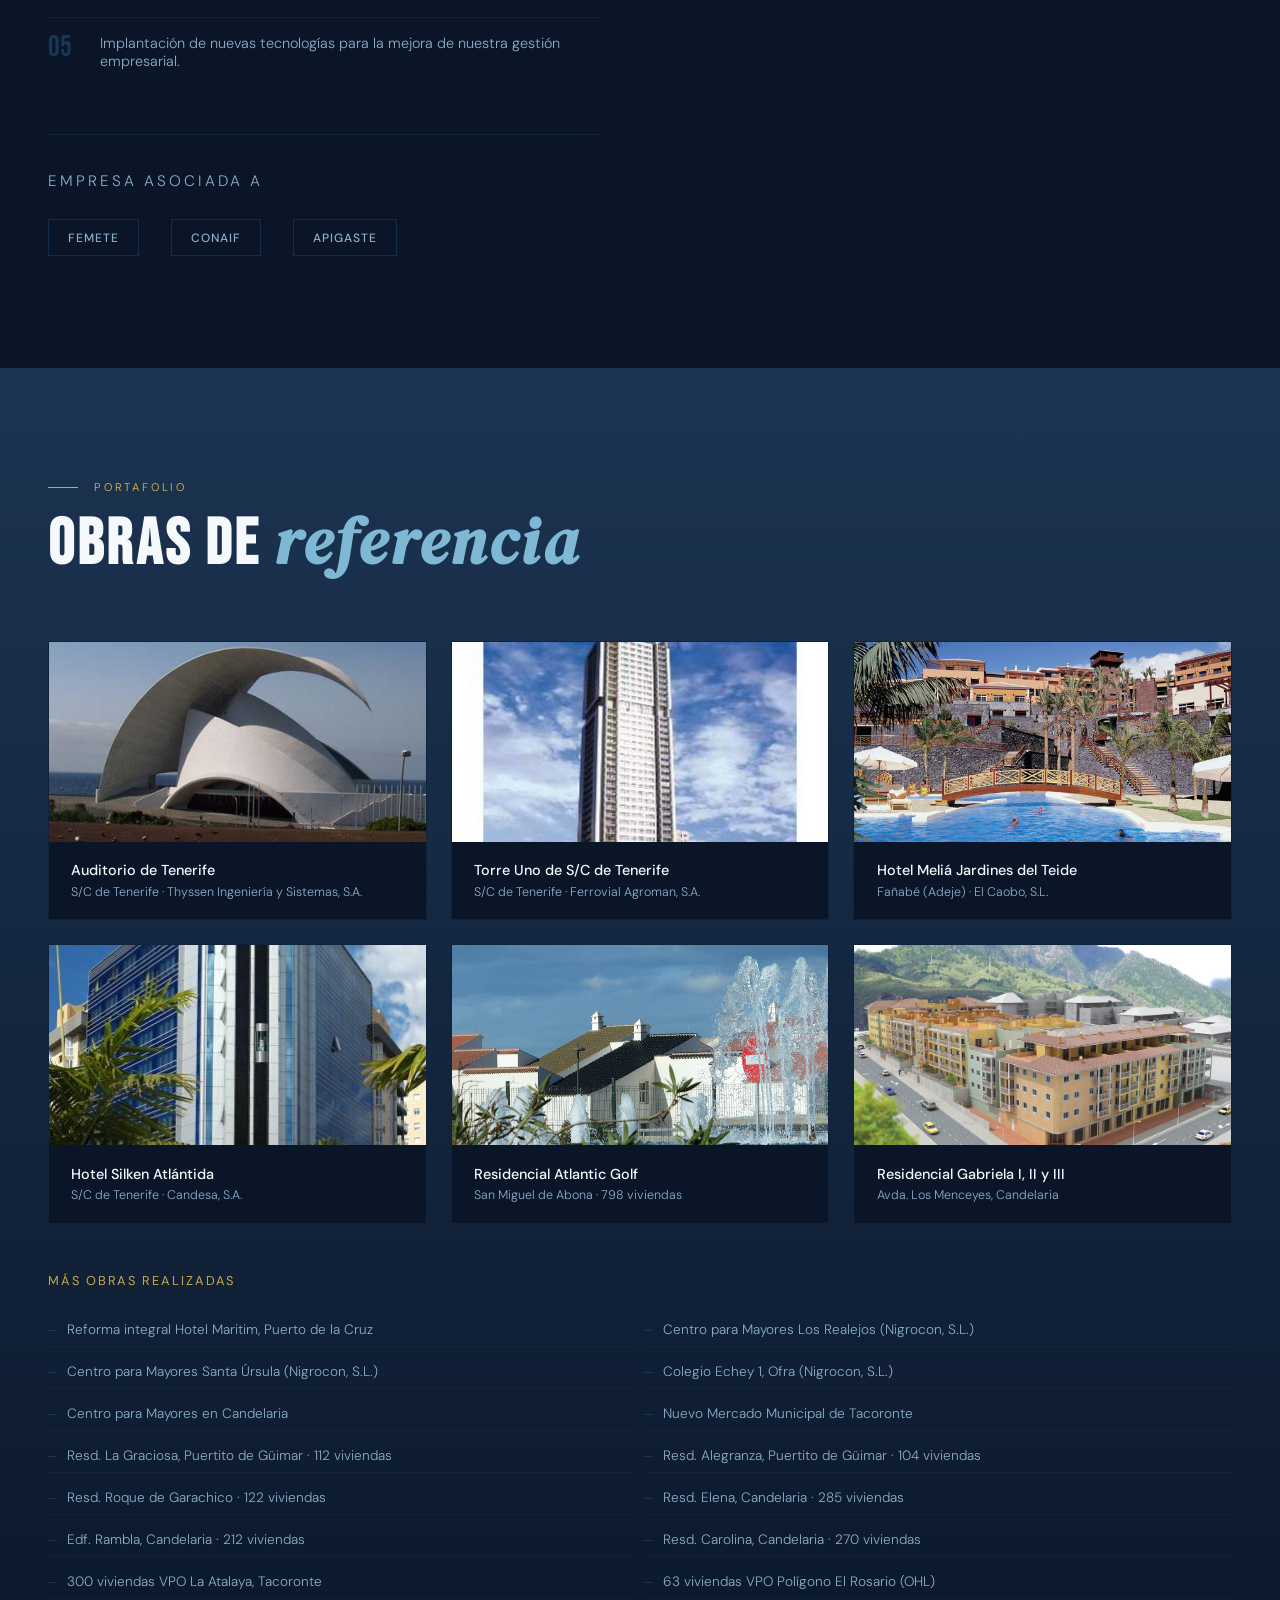
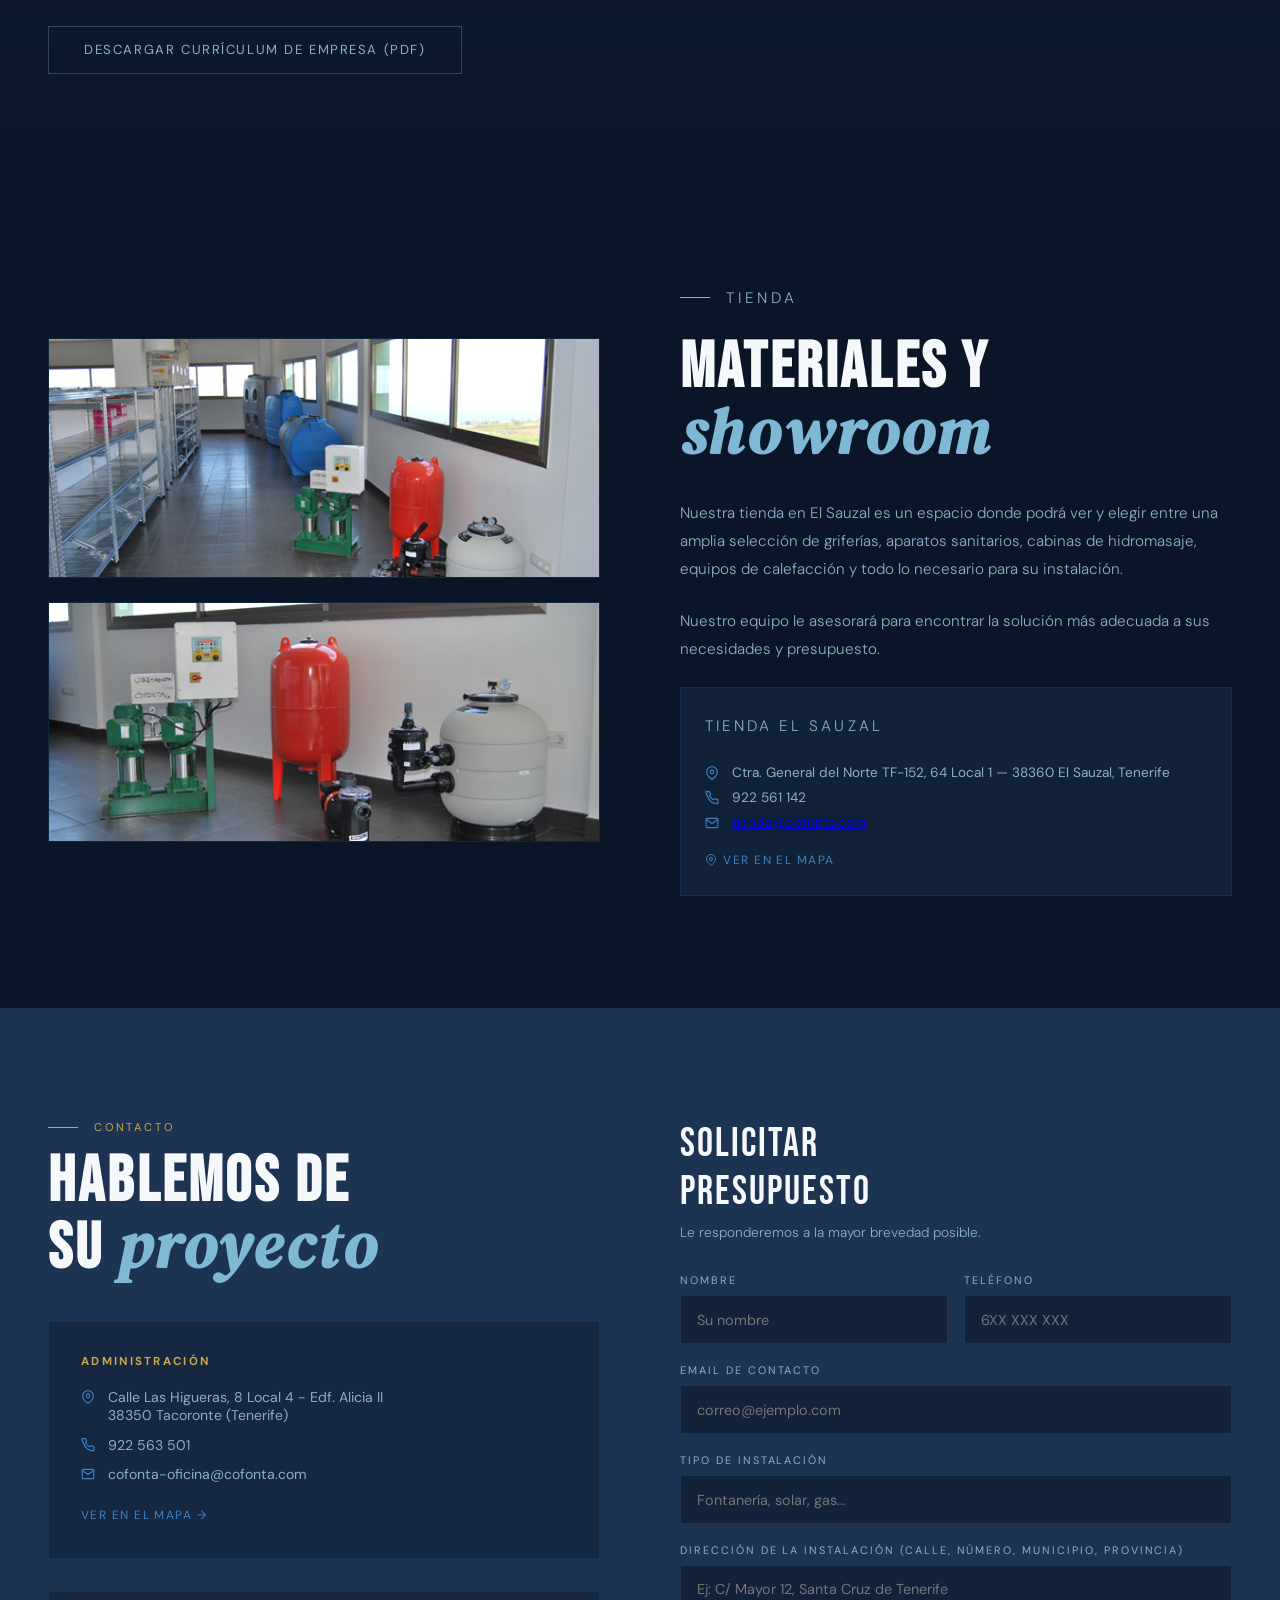
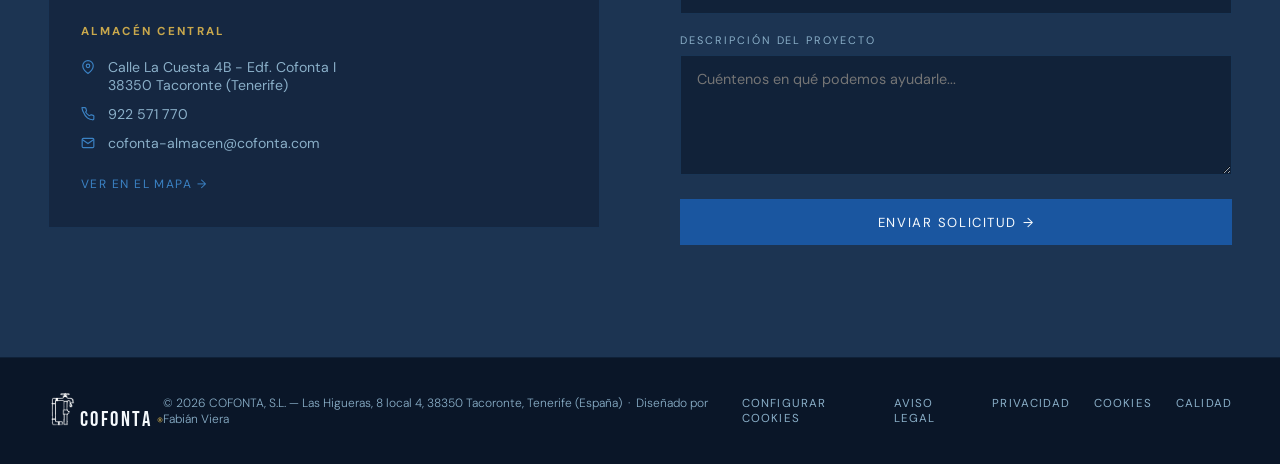
==== commit e273b593: "Mejoras SEO, rendimiento, accesibilidad y mantenibilidad - Extraer CSS inline a archivos externos: s" ====
--- a/index.html
+++ b/index.html
@@ -61,523 +61,12 @@
   </script>
   <link rel="preconnect" href="https://fonts.googleapis.com">
   <link href="https://fonts.googleapis.com/css2?family=Bebas+Neue&family=DM+Sans:ital,wght@0,300;0,400;0,500;1,300&family=DM+Serif+Display:ital@0;1&display=swap" rel="stylesheet">
+  <link rel="stylesheet" href="styles.css">
   <link rel="apple-touch-icon" sizes="180x180" href="/apple-touch-icon.png">
   <link rel="icon" type="image/png" sizes="32x32" href="/favicon-32x32.png">
   <link rel="icon" type="image/png" sizes="16x16" href="/favicon-16x16.png">
   <link rel="manifest" href="/site.webmanifest">
-  <style>
-    *, *::before, *::after { box-sizing: border-box; margin: 0; padding: 0; }
-
-    :root {
-      --navy: #0a1628;
-      --steel: #1c3452;
-      --blue: #1a56a0;
-      --sky: #3b82c4;
-      --water: #7eb8d4;
-      --ice: #d4eaf7;
-      --white: #f5f9fc;
-      --gold: #c9a84c;
-      --rust: #c45c3b;
-      --text: #e8f0f7;
-      --muted: #8aafc8;
-    }
-
-    html { scroll-behavior: smooth; }
-
-    body {
-      font-family: 'DM Sans', sans-serif;
-      background: var(--navy);
-      color: var(--text);
-      overflow-x: hidden;
-    }
-
-    /* ── NAV ── */
-    nav {
-      position: fixed; top: 0; left: 0; right: 0; z-index: 100;
-      display: flex; align-items: center; justify-content: space-between;
-      padding: 1.2rem 3rem;
-      background: rgba(10,22,40,0.85);
-      backdrop-filter: blur(12px);
-      border-bottom: 1px solid rgba(59,130,196,0.15);
-    }
-    .nav-logo {
-      display: flex; align-items: baseline; gap: 0.3rem;
-    }
-    .nav-logo span.brand {
-      font-family: 'Bebas Neue', sans-serif;
-      font-size: 2rem; letter-spacing: 0.12em;
-      color: var(--white);
-    }
-    .nav-logo span.reg {
-      font-size: 0.75rem; color: var(--gold); vertical-align: super;
-    }
-    .nav-links { display: flex; gap: 2.5rem; list-style: none; }
-    .nav-links a {
-      font-size: 0.8rem; letter-spacing: 0.12em; text-transform: uppercase;
-      color: var(--muted); text-decoration: none;
-      transition: color 0.2s;
-    }
-    .nav-links a:hover, .nav-links a.active { color: var(--white); }
-    .nav-links a.active { border-bottom: 1px solid var(--gold); padding-bottom: 2px; }
-    .nav-cta {
-      font-size: 0.78rem; letter-spacing: 0.1em; text-transform: uppercase;
-      padding: 0.55rem 1.4rem; border: 1px solid var(--sky);
-      color: var(--sky); text-decoration: none; background: transparent;
-      transition: all 0.25s; cursor: pointer;
-    }
-    .nav-cta:hover { background: var(--sky); color: var(--navy); }
-
-    /* ── HERO ── */
-    .hero {
-      min-height: 100vh;
-      display: flex; flex-direction: column; justify-content: flex-end;
-      padding: 0 3rem 6rem;
-      position: relative;
-      overflow: hidden;
-    }
-    .hero-bg {
-      position: absolute; inset: 0;
-      background:
-        radial-gradient(ellipse 80% 60% at 60% 40%, rgba(26,86,160,0.25) 0%, transparent 70%),
-        radial-gradient(ellipse 50% 80% at 10% 80%, rgba(10,22,40,0.9) 0%, transparent 60%),
-        linear-gradient(160deg, var(--navy) 0%, #0d2040 50%, #0a1628 100%);
-    }
-    .hero-grid {
-      position: absolute; inset: 0;
-      background-image:
-        linear-gradient(rgba(59,130,196,0.04) 1px, transparent 1px),
-        linear-gradient(90deg, rgba(59,130,196,0.04) 1px, transparent 1px);
-      background-size: 60px 60px;
-    }
-    .hero-pipe {
-      position: absolute; top: 0; right: 18%; width: 2px;
-      height: 100%; background: linear-gradient(180deg, transparent 0%, var(--sky) 40%, var(--water) 70%, transparent 100%);
-      opacity: 0.2;
-    }
-    .hero-pipe::after {
-      content: ''; position: absolute; top: 38%; left: 50%; transform: translateX(-50%);
-      width: 12px; height: 12px; border-radius: 50%;
-      background: var(--water); box-shadow: 0 0 20px var(--sky);
-    }
-
-    .hero-content { position: relative; max-width: 760px; }
-    .hero-eyebrow {
-      font-size: 0.72rem; letter-spacing: 0.25em; text-transform: uppercase;
-      color: var(--gold); margin-bottom: 1.5rem;
-      display: flex; align-items: center; gap: 1rem;
-    }
-    .hero-eyebrow::before {
-      content: ''; width: 40px; height: 1px; background: var(--gold);
-    }
-    h1 {
-      font-family: 'Bebas Neue', sans-serif;
-      font-size: clamp(3.5rem, 8vw, 7rem);
-      line-height: 0.95; letter-spacing: 0.04em;
-      color: var(--white);
-      margin-bottom: 1.8rem;
-    }
-    h1 em {
-      font-family: 'DM Serif Display', serif;
-      font-style: italic; color: var(--water); font-size: 0.9em;
-    }
-    .hero-sub {
-      font-size: 1.05rem; color: var(--muted); line-height: 1.7;
-      max-width: 520px; margin-bottom: 3rem;
-      font-weight: 300;
-    }
-    .hero-actions { display: flex; gap: 1.2rem; align-items: center; flex-wrap: wrap; }
-    .btn-primary {
-      padding: 0.9rem 2.2rem; background: var(--blue);
-      color: var(--white); text-decoration: none;
-      font-size: 0.82rem; letter-spacing: 0.12em; text-transform: uppercase;
-      border: none; cursor: pointer; transition: background 0.25s;
-    }
-    .btn-primary:hover { background: var(--sky); }
-    .btn-ghost {
-      padding: 0.9rem 2.2rem; background: transparent;
-      color: var(--muted); text-decoration: none;
-      font-size: 0.82rem; letter-spacing: 0.12em; text-transform: uppercase;
-      border: 1px solid rgba(139,175,200,0.3); cursor: pointer;
-      transition: all 0.25s;
-    }
-    .btn-ghost:hover { border-color: var(--muted); color: var(--white); }
-
-    .hero-stats {
-      position: absolute; right: 3rem; bottom: 6rem;
-      display: flex; flex-direction: column; gap: 2.5rem;
-      text-align: right;
-    }
-    .stat-num {
-      font-family: 'Bebas Neue', sans-serif;
-      font-size: 3rem; color: var(--white); line-height: 1;
-      letter-spacing: 0.06em;
-    }
-    .stat-num span { color: var(--gold); }
-    .stat-label {
-      font-size: 0.7rem; letter-spacing: 0.18em; text-transform: uppercase;
-      color: var(--muted); margin-top: 0.2rem;
-    }
-
-    /* ── SERVICES ── */
-    .section { padding: 7rem 3rem; }
-    .section-header { margin-bottom: 4rem; }
-    .section-eyebrow {
-      font-size: 0.7rem; letter-spacing: 0.25em; text-transform: uppercase;
-      color: var(--gold); margin-bottom: 1rem;
-      display: flex; align-items: center; gap: 1rem;
-    }
-    .section-eyebrow::before { content: ''; width: 30px; height: 1px; background: var(--gold); }
-    h2 {
-      font-family: 'Bebas Neue', sans-serif;
-      font-size: clamp(2.2rem, 5vw, 4rem); letter-spacing: 0.05em;
-      color: var(--white); line-height: 1;
-    }
-    h2 em {
-      font-family: 'DM Serif Display', serif;
-      font-style: italic; color: var(--water);
-    }
-
-    .services-bg { background: var(--steel); }
-    .services-grid {
-      display: grid; grid-template-columns: repeat(auto-fill, minmax(280px, 1fr));
-      gap: 1px; background: rgba(59,130,196,0.1);
-    }
-    .service-card {
-      background: var(--steel); padding: 2.5rem;
-      border: 1px solid transparent;
-      transition: all 0.3s;
-      position: relative; overflow: hidden;
-    }
-    .service-card::before {
-      content: ''; position: absolute; bottom: 0; left: 0;
-      width: 0; height: 2px; background: var(--gold);
-      transition: width 0.4s;
-    }
-    .service-card:hover { border-color: rgba(59,130,196,0.2); background: #243d5e; }
-    .service-card:hover::before { width: 100%; }
-    .service-icon {
-      width: 44px; height: 44px; margin-bottom: 1.5rem;
-      color: var(--sky);
-    }
-    .service-card h3 {
-      font-size: 1rem; font-weight: 500; color: var(--white);
-      margin-bottom: 0.6rem; letter-spacing: 0.02em;
-    }
-    .service-card p {
-      font-size: 0.85rem; color: var(--muted); line-height: 1.6;
-      font-weight: 300;
-    }
-
-    /* ── EMPRESA ── */
-    .empresa { background: var(--navy); }
-    .empresa-inner {
-      display: grid; grid-template-columns: 1fr 1fr; gap: 5rem;
-      align-items: start;
-    }
-    .empresa-text p {
-      font-size: 0.95rem; color: var(--muted); line-height: 1.85;
-      font-weight: 300; margin-bottom: 1.5rem;
-    }
-    .empresa-text p strong { color: var(--water); font-weight: 500; }
-    .calidad-list { list-style: none; margin-top: 2rem; }
-    .calidad-list li {
-      display: flex; gap: 1rem; align-items: flex-start;
-      padding: 1rem 0; border-bottom: 1px solid rgba(59,130,196,0.1);
-      font-size: 0.9rem; color: var(--muted); font-weight: 300;
-    }
-    .calidad-list li:last-child { border-bottom: none; }
-    .calidad-num {
-      font-family: 'Bebas Neue', sans-serif;
-      font-size: 1.8rem; color: rgba(59,130,196,0.3);
-      line-height: 1; min-width: 36px;
-    }
-    .empresa-image-stack { position: relative; }
-    .img-card {
-      background: var(--steel);
-      border: 1px solid rgba(59,130,196,0.15);
-      overflow: hidden;
-    }
-    .img-card img { width: 100%; height: 280px; object-fit: cover; display: block; }
-    .img-card-label {
-      padding: 0.8rem 1.2rem;
-      font-size: 0.72rem; letter-spacing: 0.15em; text-transform: uppercase;
-      color: var(--muted);
-    }
-
-    .asociaciones {
-      margin-top: 3rem; padding-top: 2rem;
-      border-top: 1px solid rgba(59,130,196,0.15);
-    }
-    .asociaciones-label {
-      font-size: 0.68rem; letter-spacing: 0.2em; text-transform: uppercase;
-      color: var(--muted); margin-bottom: 1.5rem;
-    }
-    .logos-row { display: flex; gap: 2rem; align-items: center; flex-wrap: wrap; }
-    .logo-badge {
-      padding: 0.6rem 1.2rem; border: 1px solid rgba(59,130,196,0.2);
-      font-size: 0.75rem; font-weight: 500; color: var(--muted);
-      letter-spacing: 0.08em;
-    }
-
-    /* ── OBRAS ── */
-    .obras { background: linear-gradient(180deg, var(--steel) 0%, var(--navy) 100%); }
-    .obras-grid {
-      display: grid; grid-template-columns: repeat(3, 1fr); gap: 1.5rem;
-      margin-bottom: 3rem;
-    }
-    .obra-card {
-      background: var(--navy);
-      border: 1px solid rgba(59,130,196,0.12);
-      overflow: hidden;
-      transition: transform 0.3s, border-color 0.3s;
-    }
-    .obra-card:hover { transform: translateY(-4px); border-color: rgba(59,130,196,0.4); }
-    .obra-card img { width: 100%; height: 200px; object-fit: cover; display: block; }
-    .obra-card-body { padding: 1.2rem 1.4rem; }
-    .obra-card-body h4 {
-      font-size: 0.9rem; font-weight: 500; color: var(--white); margin-bottom: 0.3rem;
-    }
-    .obra-card-body p {
-      font-size: 0.78rem; color: var(--muted); font-weight: 300;
-    }
-
-    .obras-list-title {
-      font-size: 0.8rem; letter-spacing: 0.15em; text-transform: uppercase;
-      color: var(--gold); margin: 2.5rem 0 1.5rem;
-    }
-    .obras-list {
-      display: grid; grid-template-columns: 1fr 1fr; gap: 0.5rem;
-      list-style: none;
-    }
-    .obras-list li {
-      font-size: 0.85rem; color: var(--muted); font-weight: 300;
-      padding: 0.5rem 0; border-bottom: 1px solid rgba(59,130,196,0.07);
-      display: flex; align-items: baseline; gap: 0.6rem;
-    }
-    .obras-list li::before {
-      content: '—'; color: rgba(59,130,196,0.4); font-size: 0.7rem;
-    }
-
-    /* ── TIENDA ── */
-    .tienda { background: var(--navy); }
-    .tienda-inner {
-      display: grid; grid-template-columns: 1fr 1fr; gap: 5rem; align-items: center;
-    }
-    .tienda-images { display: flex; flex-direction: column; gap: 1.5rem; }
-    .tienda-images img {
-      width: 100%; height: 240px; object-fit: cover;
-      border: 1px solid rgba(59,130,196,0.15);
-    }
-    .tienda-text p {
-      font-size: 0.95rem; color: var(--muted); line-height: 1.85; font-weight: 300;
-      margin-bottom: 1.5rem;
-    }
-    .info-block {
-      margin-top: 1.5rem; padding: 1.5rem;
-      border: 1px solid rgba(59,130,196,0.15);
-      background: rgba(28,52,82,0.4);
-    }
-    .info-block-title {
-      font-size: 0.7rem; letter-spacing: 0.2em; text-transform: uppercase;
-      color: var(--gold); margin-bottom: 1rem;
-    }
-    .info-row {
-      display: flex; gap: 0.8rem; align-items: flex-start;
-      font-size: 0.85rem; color: var(--muted); margin-bottom: 0.5rem;
-    }
-    .info-row svg { flex-shrink: 0; margin-top: 2px; color: var(--sky); }
-
-    /* ── CONTACTO ── */
-    .contacto { background: var(--steel); }
-    .contacto-inner {
-      display: grid; grid-template-columns: 1fr 1fr; gap: 5rem;
-    }
-    .contact-locations { display: flex; flex-direction: column; gap: 2rem; }
-    .contact-loc {
-      padding: 2rem; border: 1px solid rgba(59,130,196,0.15);
-      background: rgba(10,22,40,0.4);
-    }
-    .contact-loc h4 {
-      font-size: 0.72rem; letter-spacing: 0.2em; text-transform: uppercase;
-      color: var(--gold); margin-bottom: 1.2rem;
-    }
-    .contact-detail {
-      display: flex; gap: 0.8rem; align-items: flex-start;
-      font-size: 0.88rem; color: var(--muted); margin-bottom: 0.7rem;
-    }
-    .contact-detail svg { flex-shrink: 0; margin-top: 2px; color: var(--sky); }
-    .contact-detail a { color: var(--muted); text-decoration: none; }
-    .contact-detail a:hover { color: var(--water); }
-    .map-link {
-      display: inline-flex; align-items: center; gap: 0.4rem;
-      font-size: 0.75rem; letter-spacing: 0.12em; text-transform: uppercase;
-      color: var(--sky); text-decoration: none; margin-top: 0.8rem;
-      border-bottom: 1px solid transparent; padding-bottom: 2px;
-      transition: border-color 0.2s;
-    }
-    .map-link:hover { border-color: var(--sky); }
-    .contact-form-title {
-      font-family: 'Bebas Neue', sans-serif;
-      font-size: 2.5rem; letter-spacing: 0.05em;
-      color: var(--white); margin-bottom: 0.5rem;
-    }
-    .contact-form-sub {
-      font-size: 0.85rem; color: var(--muted); font-weight: 300; margin-bottom: 2rem;
-    }
-    .form-field { margin-bottom: 1.2rem; }
-    .form-field label {
-      display: block; font-size: 0.68rem; letter-spacing: 0.18em;
-      text-transform: uppercase; color: var(--muted); margin-bottom: 0.5rem;
-    }
-    .form-field input, .form-field textarea {
-      width: 100%; padding: 0.9rem 1rem;
-      background: rgba(10,22,40,0.6);
-      border: 1px solid rgba(59,130,196,0.2);
-      color: var(--white); font-family: 'DM Sans', sans-serif; font-size: 0.9rem;
-      transition: border-color 0.2s; outline: none;
-    }
-    .form-field input:focus, .form-field textarea:focus { border-color: var(--sky); }
-    .form-field textarea { resize: vertical; min-height: 120px; }
-    .form-row { display: grid; grid-template-columns: 1fr 1fr; gap: 1rem; }
-
-    /* ── FOOTER ── */
-    footer {
-      padding: 2rem 3rem; background: var(--navy);
-      border-top: 1px solid rgba(59,130,196,0.1);
-      display: flex; align-items: center; justify-content: space-between;
-    }
-    .footer-copy {
-      font-size: 0.75rem; color: var(--muted); font-weight: 300;
-    }
-    .footer-legal a {
-      font-size: 0.72rem; letter-spacing: 0.1em; text-transform: uppercase;
-      color: var(--muted); text-decoration: none;
-    }
-    .footer-legal a:hover { color: var(--water); }
-
-    /* ── COOKIE BANNER ── */
-    .cookie-banner {
-      position: fixed;
-      right: 1.2rem;
-      bottom: 1.2rem;
-      width: min(420px, calc(100vw - 2.4rem));
-      background: rgba(10, 22, 40, 0.96);
-      border: 1px solid rgba(59, 130, 196, 0.35);
-      box-shadow: 0 18px 40px rgba(0, 0, 0, 0.35);
-      padding: 1rem;
-      z-index: 1200;
-      display: none;
-    }
-    .cookie-banner.show {
-      display: block;
-      animation: fadeUp 0.35s ease both;
-    }
-    .cookie-banner-title {
-      font-size: 0.76rem;
-      letter-spacing: 0.14em;
-      text-transform: uppercase;
-      color: var(--gold);
-      margin-bottom: 0.55rem;
-    }
-    .cookie-banner p {
-      font-size: 0.83rem;
-      line-height: 1.65;
-      color: var(--muted);
-      margin-bottom: 0.9rem;
-      font-weight: 300;
-    }
-    .cookie-banner p a {
-      color: var(--sky);
-      text-decoration: none;
-    }
-    .cookie-banner p a:hover {
-      color: var(--water);
-    }
-    .cookie-banner-actions {
-      display: flex;
-      gap: 0.6rem;
-      justify-content: flex-end;
-      flex-wrap: wrap;
-    }
-    .cookie-btn {
-      font-size: 0.72rem;
-      letter-spacing: 0.1em;
-      text-transform: uppercase;
-      padding: 0.55rem 0.95rem;
-      cursor: pointer;
-      border: 1px solid rgba(59, 130, 196, 0.4);
-      font-family: 'DM Sans', sans-serif;
-    }
-    .cookie-btn-reject {
-      background: transparent;
-      color: var(--muted);
-    }
-    .cookie-btn-accept {
-      background: var(--blue);
-      color: var(--white);
-      border-color: var(--blue);
-    }
-
-    /* ── ANIMATIONS ── */
-    @keyframes fadeUp {
-      from { opacity: 0; transform: translateY(30px); }
-      to { opacity: 1; transform: translateY(0); }
-    }
-    .hero-content > * {
-      animation: fadeUp 0.8s ease both;
-    }
-    .hero-eyebrow { animation-delay: 0.1s; }
-    h1 { animation-delay: 0.25s; }
-    .hero-sub { animation-delay: 0.4s; }
-    .hero-actions { animation-delay: 0.55s; }
-    .hero-stats { animation: fadeUp 1s ease 0.6s both; }
-
-    /* ── RESPONSIVE ── */
-    @media (max-width: 900px) {
-      nav { padding: 1rem 1.5rem; }
-      .nav-links { display: none; }
-      .hero { padding: 0 1.5rem 4rem; }
-      .hero-stats { display: none; }
-      .section { padding: 5rem 1.5rem; }
-      .empresa-inner, .tienda-inner, .contacto-inner { grid-template-columns: 1fr; gap: 3rem; }
-      .obras-grid { grid-template-columns: 1fr 1fr; }
-      .obras-list { grid-template-columns: 1fr; }
-      footer { flex-direction: column; gap: 0.5rem; text-align: center; }
-    }
-    @media (max-width: 600px) {
-      .obras-grid { grid-template-columns: 1fr; }
-      .form-row { grid-template-columns: 1fr; }
-      .cookie-banner {
-        right: 0.8rem;
-        left: 0.8rem;
-        width: auto;
-        bottom: 0.8rem;
-      }
-    }
-
-    /* ── IMAGEN RULES ── */
-    .img-wrapper {
-      width: 100%;
-      height: 280px;
-      overflow: hidden;
-    }
-
-    .img-wrapper img {
-      width: 100%;
-      height: 100%;
-      object-fit: cover;
-      display: block;
-    }
-
-    .empresa-image-stack {
-      display: flex;
-      gap: 16px; /* espacio entre imágenes, ajústalo a tu gusto */
-    }
-
-    .img-card {
-      flex: 1; /* hace que ambas tarjetas ocupen el mismo ancho */
-    }
-  </style>
+
 </head>
 <body>
 
@@ -596,6 +85,19 @@
     <li><a href="#contacto">Contacto</a></li>
   </ul>
   <a href="#contacto" class="nav-cta">Solicitar presupuesto</a>
+  <button class="nav-hamburger" id="nav-hamburger" aria-label="Abrir menú" aria-expanded="false" aria-controls="nav-mobile">
+    <span></span><span></span><span></span>
+  </button>
+</nav>
+
+<!-- MENÚ MÓVIL -->
+<nav class="nav-mobile" id="nav-mobile" aria-label="Menú móvil">
+  <a href="#inicio" onclick="closeMobileNav()">Inicio</a>
+  <a href="#empresa" onclick="closeMobileNav()">La Empresa</a>
+  <a href="#obras" onclick="closeMobileNav()">Obras</a>
+  <a href="#tienda" onclick="closeMobileNav()">Tienda</a>
+  <a href="#contacto" onclick="closeMobileNav()">Contacto</a>
+  <a href="#contacto" class="nav-mobile-cta" onclick="closeMobileNav()">Solicitar presupuesto</a>
 </nav>
 
 <!-- HERO -->
@@ -750,17 +252,18 @@
    <div class="empresa-image-stack">
      <div class="img-card">
        <div class="img-wrapper">
-         <img src="fotos cofonta/DSC_0664c.jpg" alt="Administración COFONTA">
+         <img src="fotos cofonta/DSC_0664c.jpg" alt="Administración COFONTA" loading="lazy">
          </div>
          <div class="img-card-label">Oficina de administración — Tacoronte</div>
      </div>
      <div class="img-card">
        <div class="img-wrapper">
-         <img src="fotos cofonta/DSC_1290b.JPG" alt="Tienda COFONTA El Sauzal">
+         <img src="fotos cofonta/DSC_1290b.JPG" alt="Tienda COFONTA El Sauzal" loading="lazy">
          </div>
          <div class="img-card-label">Tienda — El Sauzal</div>
      </div>
     </div>
+  </div>
 </section>
 
 <!-- OBRAS -->
@@ -772,42 +275,42 @@
 
   <div class="obras-grid">
     <div class="obra-card">
-      <img src="ImagenesWeb/auditorio-2.jpg" alt="Auditorio de Tenerife">
+      <img loading="lazy" src="ImagenesWeb/auditorio-2.jpg" alt="Auditorio de Tenerife">
       <div class="obra-card-body">
         <h4>Auditorio de Tenerife</h4>
         <p>S/C de Tenerife · Thyssen Ingeniería y Sistemas, S.A.</p>
       </div>
     </div>
     <div class="obra-card">
-      <img src="ImagenesWeb/TorreSCTF.jpg" alt="Torre Uno de S/C de Tenerife">
+      <img loading="lazy" src="ImagenesWeb/TorreSCTF.jpg" alt="Torre Uno de S/C de Tenerife">
       <div class="obra-card-body">
         <h4>Torre Uno de S/C de Tenerife</h4>
         <p>S/C de Tenerife · Ferrovial Agroman, S.A.</p>
       </div>
     </div>
     <div class="obra-card">
-      <img src="ImagenesWeb/normal_MeliaJardinesDelTeide02-Pool.jpg" alt="Hotel Jardines del Teide">
+      <img loading="lazy" src="ImagenesWeb/normal_MeliaJardinesDelTeide02-Pool.jpg" alt="Hotel Jardines del Teide">
       <div class="obra-card-body">
         <h4>Hotel Meliá Jardines del Teide</h4>
         <p>Fañabé (Adeje) · El Caobo, S.L.</p>
       </div>
     </div>
     <div class="obra-card">
-      <img src="ImagenesWeb/HotelAtlantida.jpg" alt="Hotel Silken Atlántida">
+      <img loading="lazy" src="ImagenesWeb/HotelAtlantida.jpg" alt="Hotel Silken Atlántida">
       <div class="obra-card-body">
         <h4>Hotel Silken Atlántida</h4>
         <p>S/C de Tenerife · Candesa, S.A.</p>
       </div>
     </div>
     <div class="obra-card">
-      <img src="ImagenesWeb/AtlanticGolf2.jpg" alt="Residencial Atlantic Golf">
+      <img loading="lazy" src="ImagenesWeb/AtlanticGolf2.jpg" alt="Residencial Atlantic Golf">
       <div class="obra-card-body">
         <h4>Residencial Atlantic Golf</h4>
         <p>San Miguel de Abona · 798 viviendas</p>
       </div>
     </div>
     <div class="obra-card">
-      <img src="ImagenesWeb/GabrielaII.jpg" alt="Residencial Gabriela">
+      <img loading="lazy" src="ImagenesWeb/GabrielaII.jpg" alt="Residencial Gabriela">
       <div class="obra-card-body">
         <h4>Residencial Gabriela I, II y III</h4>
         <p>Avda. Los Menceyes, Candelaria</p>
@@ -844,8 +347,8 @@
 <section class="section tienda" id="tienda">
   <div class="tienda-inner">
     <div class="tienda-images">
-      <img src="fotos cofonta/DSC_1275.JPG" alt="Tienda COFONTA El Sauzal">
-      <img src="fotos cofonta/DSC_1278.JPG" alt="Interior tienda COFONTA">
+      <img src="fotos cofonta/DSC_1275.JPG" alt="Tienda COFONTA El Sauzal" loading="lazy">
+      <img src="fotos cofonta/DSC_1278.JPG" alt="Interior tienda COFONTA" loading="lazy">
     </div>
     <div class="tienda-text">
       <div class="section-header" style="margin-bottom: 2rem;">
@@ -994,7 +497,6 @@
   </div>
 </div>
 
-<script data-cfasync="false" src="/cdn-cgi/scripts/5c5dd728/cloudflare-static/email-decode.min.js"></script>
 <script>
   const COOKIE_CONSENT_NAME = 'cofonta_cookie_consent';
   const OPTIONAL_COOKIE_NAME = 'cofonta_user_preferences';
@@ -1141,17 +643,68 @@
     });
   });
 
-  // Formulario de contacto — abre cliente de correo con los datos
+  // Mobile nav
+  const hamburger = document.getElementById('nav-hamburger');
+  const mobileNav = document.getElementById('nav-mobile');
+
+  hamburger.addEventListener('click', function() {
+    const isOpen = mobileNav.classList.toggle('open');
+    hamburger.classList.toggle('open', isOpen);
+    hamburger.setAttribute('aria-expanded', isOpen ? 'true' : 'false');
+    document.body.style.overflow = isOpen ? 'hidden' : '';
+  });
+
+  function closeMobileNav() {
+    mobileNav.classList.remove('open');
+    hamburger.classList.remove('open');
+    hamburger.setAttribute('aria-expanded', 'false');
+    document.body.style.overflow = '';
+  }
+
+  // Cerrar menú móvil con Escape
+  document.addEventListener('keydown', function(e) {
+    if (e.key === 'Escape' && mobileNav.classList.contains('open')) closeMobileNav();
+  });
+
+  // Formulario de contacto — validación mejorada + abre cliente de correo
   document.getElementById('btn-enviar').addEventListener('click', function() {
-    const nombre    = document.getElementById('f-nombre').value.trim();
-    const telefono  = document.getElementById('f-telefono').value.trim();
-    const email     = document.getElementById('f-email').value.trim();
-    const servicio  = document.getElementById('f-servicio').value.trim();
-    const direccion = document.getElementById('f-direccion').value.trim();
-    const mensaje   = document.getElementById('f-mensaje').value.trim();
-
-    if (!nombre && !mensaje) {
-      alert('Por favor, rellene al menos su nombre y la descripción del proyecto.');
+    const nombreEl   = document.getElementById('f-nombre');
+    const telefonoEl = document.getElementById('f-telefono');
+    const emailEl    = document.getElementById('f-email');
+    const servicioEl = document.getElementById('f-servicio');
+    const direccionEl= document.getElementById('f-direccion');
+    const mensajeEl  = document.getElementById('f-mensaje');
+
+    const nombre    = nombreEl.value.trim();
+    const telefono  = telefonoEl.value.trim();
+    const email     = emailEl.value.trim();
+    const servicio  = servicioEl.value.trim();
+    const direccion = direccionEl.value.trim();
+    const mensaje   = mensajeEl.value.trim();
+
+    // Limpiar errores previos
+    [nombreEl, emailEl, mensajeEl].forEach(function(el) { el.classList.remove('error'); });
+
+    let valid = true;
+
+    if (!nombre) {
+      nombreEl.classList.add('error');
+      nombreEl.focus();
+      valid = false;
+    }
+    if (!mensaje) {
+      mensajeEl.classList.add('error');
+      if (valid) mensajeEl.focus();
+      valid = false;
+    }
+    if (email && !/^[^\s@]+@[^\s@]+\.[^\s@]+$/.test(email)) {
+      emailEl.classList.add('error');
+      if (valid) emailEl.focus();
+      valid = false;
+    }
+
+    if (!valid) {
+      alert('Por favor, corrija los campos marcados en rojo antes de continuar.');
       return;
     }
 
@@ -1159,12 +712,12 @@
     const cuerpo =
       'Estimado equipo de COFONTA,\n\n' +
       'Les contacto para solicitar información / presupuesto:\n\n' +
-      'Nombre:       ' + (nombre    || '—') + '\n' +
+      'Nombre:       ' + nombre + '\n' +
       'Teléfono:     ' + (telefono  || '—') + '\n' +
       'Email:        ' + (email     || '—') + '\n' +
       'Instalación:  ' + (servicio  || '—') + '\n' +
       'Dirección:    ' + (direccion || '—') + '\n\n' +
-      'Descripción:\n' + (mensaje  || '—') + '\n\nGracias.';
+      'Descripción:\n' + mensaje + '\n\nGracias.';
 
     window.location.href =
       'mailto:cofonta-oficina@cofonta.com' +
--- a/styles.css
+++ b/styles.css
@@ -0,0 +1,553 @@
+/* ============================================================
+   COFONTA — Hoja de estilos principal (index.html)
+   ============================================================ */
+
+*, *::before, *::after { box-sizing: border-box; margin: 0; padding: 0; }
+
+:root {
+  --navy: #0a1628;
+  --steel: #1c3452;
+  --blue: #1a56a0;
+  --sky: #3b82c4;
+  --water: #7eb8d4;
+  --ice: #d4eaf7;
+  --white: #f5f9fc;
+  --gold: #c9a84c;
+  --rust: #c45c3b;
+  --text: #e8f0f7;
+  --muted: #8aafc8;
+}
+
+html { scroll-behavior: smooth; }
+
+body {
+  font-family: 'DM Sans', sans-serif;
+  background: var(--navy);
+  color: var(--text);
+  overflow-x: hidden;
+}
+
+/* ── NAV ── */
+nav {
+  position: fixed; top: 0; left: 0; right: 0; z-index: 100;
+  display: flex; align-items: center; justify-content: space-between;
+  padding: 1.2rem 3rem;
+  background: rgba(10,22,40,0.85);
+  backdrop-filter: blur(12px);
+  border-bottom: 1px solid rgba(59,130,196,0.15);
+}
+.nav-logo {
+  display: flex; align-items: baseline; gap: 0.3rem;
+}
+.nav-logo span.brand {
+  font-family: 'Bebas Neue', sans-serif;
+  font-size: 2rem; letter-spacing: 0.12em;
+  color: var(--white);
+}
+.nav-logo span.reg {
+  font-size: 0.75rem; color: var(--gold); vertical-align: super;
+}
+.nav-links { display: flex; gap: 2.5rem; list-style: none; }
+.nav-links a {
+  font-size: 0.8rem; letter-spacing: 0.12em; text-transform: uppercase;
+  color: var(--muted); text-decoration: none;
+  transition: color 0.2s;
+}
+.nav-links a:hover, .nav-links a.active { color: var(--white); }
+.nav-links a.active { border-bottom: 1px solid var(--gold); padding-bottom: 2px; }
+.nav-cta {
+  font-size: 0.78rem; letter-spacing: 0.1em; text-transform: uppercase;
+  padding: 0.55rem 1.4rem; border: 1px solid var(--sky);
+  color: var(--sky); text-decoration: none; background: transparent;
+  transition: all 0.25s; cursor: pointer;
+}
+.nav-cta:hover { background: var(--sky); color: var(--navy); }
+
+/* ── HAMBURGER ── */
+.nav-hamburger {
+  display: none;
+  flex-direction: column;
+  gap: 5px;
+  cursor: pointer;
+  padding: 0.5rem;
+  background: none;
+  border: none;
+  z-index: 110;
+}
+.nav-hamburger span {
+  display: block;
+  width: 24px;
+  height: 2px;
+  background: var(--white);
+  transition: all 0.3s;
+}
+.nav-hamburger.open span:nth-child(1) { transform: rotate(45deg) translate(5px, 5px); }
+.nav-hamburger.open span:nth-child(2) { opacity: 0; }
+.nav-hamburger.open span:nth-child(3) { transform: rotate(-45deg) translate(5px, -5px); }
+
+/* ── MOBILE NAV OVERLAY ── */
+.nav-mobile {
+  display: none;
+  position: fixed;
+  inset: 0;
+  z-index: 99;
+  background: rgba(10,22,40,0.98);
+  padding: 6rem 2.5rem 3rem;
+  flex-direction: column;
+  gap: 0;
+}
+.nav-mobile.open { display: flex; }
+.nav-mobile a {
+  font-family: 'Bebas Neue', sans-serif;
+  font-size: 2.2rem;
+  letter-spacing: 0.08em;
+  color: var(--muted);
+  text-decoration: none;
+  transition: color 0.2s;
+  border-bottom: 1px solid rgba(59,130,196,0.1);
+  padding: 1rem 0;
+  display: block;
+}
+.nav-mobile a:hover { color: var(--white); }
+.nav-mobile a.nav-mobile-cta {
+  font-family: 'DM Sans', sans-serif;
+  font-size: 0.82rem;
+  letter-spacing: 0.12em;
+  text-transform: uppercase;
+  color: var(--sky);
+  border: 1px solid var(--sky);
+  border-top: none;
+  text-align: center;
+  padding: 1rem 1.5rem;
+  margin-top: 1.5rem;
+}
+.nav-mobile a.nav-mobile-cta:hover { background: var(--sky); color: var(--navy); }
+
+/* ── HERO ── */
+.hero {
+  min-height: 100vh;
+  display: flex; flex-direction: column; justify-content: flex-end;
+  padding: 0 3rem 6rem;
+  position: relative;
+  overflow: hidden;
+}
+.hero-bg {
+  position: absolute; inset: 0;
+  background:
+    radial-gradient(ellipse 80% 60% at 60% 40%, rgba(26,86,160,0.25) 0%, transparent 70%),
+    radial-gradient(ellipse 50% 80% at 10% 80%, rgba(10,22,40,0.9) 0%, transparent 60%),
+    linear-gradient(160deg, var(--navy) 0%, #0d2040 50%, #0a1628 100%);
+}
+.hero-grid {
+  position: absolute; inset: 0;
+  background-image:
+    linear-gradient(rgba(59,130,196,0.04) 1px, transparent 1px),
+    linear-gradient(90deg, rgba(59,130,196,0.04) 1px, transparent 1px);
+  background-size: 60px 60px;
+}
+.hero-pipe {
+  position: absolute; top: 0; right: 18%; width: 2px;
+  height: 100%; background: linear-gradient(180deg, transparent 0%, var(--sky) 40%, var(--water) 70%, transparent 100%);
+  opacity: 0.2;
+}
+.hero-pipe::after {
+  content: ''; position: absolute; top: 38%; left: 50%; transform: translateX(-50%);
+  width: 12px; height: 12px; border-radius: 50%;
+  background: var(--water); box-shadow: 0 0 20px var(--sky);
+}
+
+.hero-content { position: relative; max-width: 760px; }
+.hero-eyebrow {
+  font-size: 0.72rem; letter-spacing: 0.25em; text-transform: uppercase;
+  color: var(--gold); margin-bottom: 1.5rem;
+  display: flex; align-items: center; gap: 1rem;
+}
+.hero-eyebrow::before {
+  content: ''; width: 40px; height: 1px; background: var(--gold);
+}
+h1 {
+  font-family: 'Bebas Neue', sans-serif;
+  font-size: clamp(3.5rem, 8vw, 7rem);
+  line-height: 0.95; letter-spacing: 0.04em;
+  color: var(--white);
+  margin-bottom: 1.8rem;
+}
+h1 em {
+  font-family: 'DM Serif Display', serif;
+  font-style: italic; color: var(--water); font-size: 0.9em;
+}
+.hero-sub {
+  font-size: 1.05rem; color: var(--muted); line-height: 1.7;
+  max-width: 520px; margin-bottom: 3rem;
+  font-weight: 300;
+}
+.hero-actions { display: flex; gap: 1.2rem; align-items: center; flex-wrap: wrap; }
+.btn-primary {
+  padding: 0.9rem 2.2rem; background: var(--blue);
+  color: var(--white); text-decoration: none;
+  font-size: 0.82rem; letter-spacing: 0.12em; text-transform: uppercase;
+  border: none; cursor: pointer; transition: background 0.25s;
+}
+.btn-primary:hover { background: var(--sky); }
+.btn-ghost {
+  padding: 0.9rem 2.2rem; background: transparent;
+  color: var(--muted); text-decoration: none;
+  font-size: 0.82rem; letter-spacing: 0.12em; text-transform: uppercase;
+  border: 1px solid rgba(139,175,200,0.3); cursor: pointer;
+  transition: all 0.25s;
+}
+.btn-ghost:hover { border-color: var(--muted); color: var(--white); }
+
+.hero-stats {
+  position: absolute; right: 3rem; bottom: 6rem;
+  display: flex; flex-direction: column; gap: 2.5rem;
+  text-align: right;
+}
+.stat-num {
+  font-family: 'Bebas Neue', sans-serif;
+  font-size: 3rem; color: var(--white); line-height: 1;
+  letter-spacing: 0.06em;
+}
+.stat-num span { color: var(--gold); }
+.stat-label {
+  font-size: 0.7rem; letter-spacing: 0.18em; text-transform: uppercase;
+  color: var(--muted); margin-top: 0.2rem;
+}
+
+/* ── SERVICES ── */
+.section { padding: 7rem 3rem; }
+.section-header { margin-bottom: 4rem; }
+.section-eyebrow {
+  font-size: 0.7rem; letter-spacing: 0.25em; text-transform: uppercase;
+  color: var(--gold); margin-bottom: 1rem;
+  display: flex; align-items: center; gap: 1rem;
+}
+.section-eyebrow::before { content: ''; width: 30px; height: 1px; background: var(--gold); }
+h2 {
+  font-family: 'Bebas Neue', sans-serif;
+  font-size: clamp(2.2rem, 5vw, 4rem); letter-spacing: 0.05em;
+  color: var(--white); line-height: 1;
+}
+h2 em {
+  font-family: 'DM Serif Display', serif;
+  font-style: italic; color: var(--water);
+}
+
+.services-bg { background: var(--steel); }
+.services-grid {
+  display: grid; grid-template-columns: repeat(auto-fill, minmax(280px, 1fr));
+  gap: 1px; background: rgba(59,130,196,0.1);
+}
+.service-card {
+  background: var(--steel); padding: 2.5rem;
+  border: 1px solid transparent;
+  transition: all 0.3s;
+  position: relative; overflow: hidden;
+}
+.service-card::before {
+  content: ''; position: absolute; bottom: 0; left: 0;
+  width: 0; height: 2px; background: var(--gold);
+  transition: width 0.4s;
+}
+.service-card:hover { border-color: rgba(59,130,196,0.2); background: #243d5e; }
+.service-card:hover::before { width: 100%; }
+.service-icon {
+  width: 44px; height: 44px; margin-bottom: 1.5rem;
+  color: var(--sky);
+}
+.service-card h3 {
+  font-size: 1rem; font-weight: 500; color: var(--white);
+  margin-bottom: 0.6rem; letter-spacing: 0.02em;
+}
+.service-card p {
+  font-size: 0.85rem; color: var(--muted); line-height: 1.6;
+  font-weight: 300;
+}
+
+/* ── EMPRESA ── */
+.empresa { background: var(--navy); }
+.empresa-inner {
+  display: grid; grid-template-columns: 1fr 1fr; gap: 5rem;
+  align-items: start;
+}
+.empresa-text p {
+  font-size: 0.95rem; color: var(--muted); line-height: 1.85;
+  font-weight: 300; margin-bottom: 1.5rem;
+}
+.empresa-text p strong { color: var(--water); font-weight: 500; }
+.calidad-list { list-style: none; margin-top: 2rem; }
+.calidad-list li {
+  display: flex; gap: 1rem; align-items: flex-start;
+  padding: 1rem 0; border-bottom: 1px solid rgba(59,130,196,0.1);
+  font-size: 0.9rem; color: var(--muted); font-weight: 300;
+}
+.calidad-list li:last-child { border-bottom: none; }
+.calidad-num {
+  font-family: 'Bebas Neue', sans-serif;
+  font-size: 1.8rem; color: rgba(59,130,196,0.3);
+  line-height: 1; min-width: 36px;
+}
+.empresa-image-stack {
+  display: flex;
+  gap: 16px;
+}
+.img-card {
+  flex: 1;
+  background: var(--steel);
+  border: 1px solid rgba(59,130,196,0.15);
+  overflow: hidden;
+}
+.img-wrapper {
+  width: 100%;
+  height: 280px;
+  overflow: hidden;
+}
+.img-wrapper img {
+  width: 100%;
+  height: 100%;
+  object-fit: cover;
+  display: block;
+}
+.img-card-label {
+  padding: 0.8rem 1.2rem;
+  font-size: 0.72rem; letter-spacing: 0.15em; text-transform: uppercase;
+  color: var(--muted);
+}
+
+.asociaciones {
+  margin-top: 3rem; padding-top: 2rem;
+  border-top: 1px solid rgba(59,130,196,0.15);
+}
+.asociaciones-label {
+  font-size: 0.68rem; letter-spacing: 0.2em; text-transform: uppercase;
+  color: var(--muted); margin-bottom: 1.5rem;
+}
+.logos-row { display: flex; gap: 2rem; align-items: center; flex-wrap: wrap; }
+.logo-badge {
+  padding: 0.6rem 1.2rem; border: 1px solid rgba(59,130,196,0.2);
+  font-size: 0.75rem; font-weight: 500; color: var(--muted);
+  letter-spacing: 0.08em;
+}
+
+/* ── OBRAS ── */
+.obras { background: linear-gradient(180deg, var(--steel) 0%, var(--navy) 100%); }
+.obras-grid {
+  display: grid; grid-template-columns: repeat(3, 1fr); gap: 1.5rem;
+  margin-bottom: 3rem;
+}
+.obra-card {
+  background: var(--navy);
+  border: 1px solid rgba(59,130,196,0.12);
+  overflow: hidden;
+  transition: transform 0.3s, border-color 0.3s;
+}
+.obra-card:hover { transform: translateY(-4px); border-color: rgba(59,130,196,0.4); }
+.obra-card img { width: 100%; height: 200px; object-fit: cover; display: block; }
+.obra-card-body { padding: 1.2rem 1.4rem; }
+.obra-card-body h4 {
+  font-size: 0.9rem; font-weight: 500; color: var(--white); margin-bottom: 0.3rem;
+}
+.obra-card-body p {
+  font-size: 0.78rem; color: var(--muted); font-weight: 300;
+}
+
+.obras-list-title {
+  font-size: 0.8rem; letter-spacing: 0.15em; text-transform: uppercase;
+  color: var(--gold); margin: 2.5rem 0 1.5rem;
+}
+.obras-list {
+  display: grid; grid-template-columns: 1fr 1fr; gap: 0.5rem;
+  list-style: none;
+}
+.obras-list li {
+  font-size: 0.85rem; color: var(--muted); font-weight: 300;
+  padding: 0.5rem 0; border-bottom: 1px solid rgba(59,130,196,0.07);
+  display: flex; align-items: baseline; gap: 0.6rem;
+}
+.obras-list li::before {
+  content: '—'; color: rgba(59,130,196,0.4); font-size: 0.7rem;
+}
+
+/* ── TIENDA ── */
+.tienda { background: var(--navy); }
+.tienda-inner {
+  display: grid; grid-template-columns: 1fr 1fr; gap: 5rem; align-items: center;
+}
+.tienda-images { display: flex; flex-direction: column; gap: 1.5rem; }
+.tienda-images img {
+  width: 100%; height: 240px; object-fit: cover;
+  border: 1px solid rgba(59,130,196,0.15);
+}
+.tienda-text p {
+  font-size: 0.95rem; color: var(--muted); line-height: 1.85; font-weight: 300;
+  margin-bottom: 1.5rem;
+}
+.info-block {
+  margin-top: 1.5rem; padding: 1.5rem;
+  border: 1px solid rgba(59,130,196,0.15);
+  background: rgba(28,52,82,0.4);
+}
+.info-block-title {
+  font-size: 0.7rem; letter-spacing: 0.2em; text-transform: uppercase;
+  color: var(--gold); margin-bottom: 1rem;
+}
+.info-row {
+  display: flex; gap: 0.8rem; align-items: flex-start;
+  font-size: 0.85rem; color: var(--muted); margin-bottom: 0.5rem;
+}
+.info-row svg { flex-shrink: 0; margin-top: 2px; color: var(--sky); }
+
+/* ── CONTACTO ── */
+.contacto { background: var(--steel); }
+.contacto-inner {
+  display: grid; grid-template-columns: 1fr 1fr; gap: 5rem;
+}
+.contact-locations { display: flex; flex-direction: column; gap: 2rem; }
+.contact-loc {
+  padding: 2rem; border: 1px solid rgba(59,130,196,0.15);
+  background: rgba(10,22,40,0.4);
+}
+.contact-loc h4 {
+  font-size: 0.72rem; letter-spacing: 0.2em; text-transform: uppercase;
+  color: var(--gold); margin-bottom: 1.2rem;
+}
+.contact-detail {
+  display: flex; gap: 0.8rem; align-items: flex-start;
+  font-size: 0.88rem; color: var(--muted); margin-bottom: 0.7rem;
+}
+.contact-detail svg { flex-shrink: 0; margin-top: 2px; color: var(--sky); }
+.contact-detail a { color: var(--muted); text-decoration: none; }
+.contact-detail a:hover { color: var(--water); }
+.map-link {
+  display: inline-flex; align-items: center; gap: 0.4rem;
+  font-size: 0.75rem; letter-spacing: 0.12em; text-transform: uppercase;
+  color: var(--sky); text-decoration: none; margin-top: 0.8rem;
+  border-bottom: 1px solid transparent; padding-bottom: 2px;
+  transition: border-color 0.2s;
+}
+.map-link:hover { border-color: var(--sky); }
+.contact-form-title {
+  font-family: 'Bebas Neue', sans-serif;
+  font-size: 2.5rem; letter-spacing: 0.05em;
+  color: var(--white); margin-bottom: 0.5rem;
+}
+.contact-form-sub {
+  font-size: 0.85rem; color: var(--muted); font-weight: 300; margin-bottom: 2rem;
+}
+.form-field { margin-bottom: 1.2rem; }
+.form-field label {
+  display: block; font-size: 0.68rem; letter-spacing: 0.18em;
+  text-transform: uppercase; color: var(--muted); margin-bottom: 0.5rem;
+}
+.form-field input, .form-field textarea {
+  width: 100%; padding: 0.9rem 1rem;
+  background: rgba(10,22,40,0.6);
+  border: 1px solid rgba(59,130,196,0.2);
+  color: var(--white); font-family: 'DM Sans', sans-serif; font-size: 0.9rem;
+  transition: border-color 0.2s; outline: none;
+}
+.form-field input:focus, .form-field textarea:focus { border-color: var(--sky); }
+.form-field input.error, .form-field textarea.error { border-color: var(--rust); }
+.form-field textarea { resize: vertical; min-height: 120px; }
+.form-row { display: grid; grid-template-columns: 1fr 1fr; gap: 1rem; }
+
+/* ── FOOTER ── */
+footer {
+  padding: 2rem 3rem; background: var(--navy);
+  border-top: 1px solid rgba(59,130,196,0.1);
+  display: flex; align-items: center; justify-content: space-between;
+}
+.footer-copy {
+  font-size: 0.75rem; color: var(--muted); font-weight: 300;
+}
+.footer-legal { display: flex; gap: 1.5rem; }
+.footer-legal a {
+  font-size: 0.72rem; letter-spacing: 0.1em; text-transform: uppercase;
+  color: var(--muted); text-decoration: none;
+}
+.footer-legal a:hover { color: var(--water); }
+
+/* ── COOKIE BANNER ── */
+.cookie-banner {
+  position: fixed;
+  right: 1.2rem;
+  bottom: 1.2rem;
+  width: min(420px, calc(100vw - 2.4rem));
+  background: rgba(10, 22, 40, 0.96);
+  border: 1px solid rgba(59, 130, 196, 0.35);
+  box-shadow: 0 18px 40px rgba(0, 0, 0, 0.35);
+  padding: 1rem;
+  z-index: 1200;
+  display: none;
+}
+.cookie-banner.show {
+  display: block;
+  animation: fadeUp 0.35s ease both;
+}
+.cookie-banner-title {
+  font-size: 0.76rem;
+  letter-spacing: 0.14em;
+  text-transform: uppercase;
+  color: var(--gold);
+  margin-bottom: 0.55rem;
+}
+.cookie-banner p {
+  font-size: 0.83rem;
+  line-height: 1.65;
+  color: var(--muted);
+  margin-bottom: 0.9rem;
+  font-weight: 300;
+}
+.cookie-banner p a { color: var(--sky); text-decoration: none; }
+.cookie-banner p a:hover { color: var(--water); }
+.cookie-banner-actions {
+  display: flex;
+  gap: 0.6rem;
+  justify-content: flex-end;
+  flex-wrap: wrap;
+}
+.cookie-btn {
+  font-size: 0.72rem;
+  letter-spacing: 0.1em;
+  text-transform: uppercase;
+  padding: 0.55rem 0.95rem;
+  cursor: pointer;
+  border: 1px solid rgba(59, 130, 196, 0.4);
+  font-family: 'DM Sans', sans-serif;
+}
+.cookie-btn-reject { background: transparent; color: var(--muted); }
+.cookie-btn-accept { background: var(--blue); color: var(--white); border-color: var(--blue); }
+
+/* ── ANIMATIONS ── */
+@keyframes fadeUp {
+  from { opacity: 0; transform: translateY(30px); }
+  to { opacity: 1; transform: translateY(0); }
+}
+.hero-content > * { animation: fadeUp 0.8s ease both; }
+.hero-eyebrow { animation-delay: 0.1s; }
+h1 { animation-delay: 0.25s; }
+.hero-sub { animation-delay: 0.4s; }
+.hero-actions { animation-delay: 0.55s; }
+.hero-stats { animation: fadeUp 1s ease 0.6s both; }
+
+/* ── RESPONSIVE ── */
+@media (max-width: 900px) {
+  nav { padding: 1rem 1.5rem; }
+  .nav-links { display: none; }
+  .nav-cta { display: none; }
+  .nav-hamburger { display: flex; }
+  .hero { padding: 0 1.5rem 4rem; }
+  .hero-stats { display: none; }
+  .section { padding: 5rem 1.5rem; }
+  .empresa-inner, .tienda-inner, .contacto-inner { grid-template-columns: 1fr; gap: 3rem; }
+  .obras-grid { grid-template-columns: 1fr 1fr; }
+  .obras-list { grid-template-columns: 1fr; }
+  footer { flex-direction: column; gap: 0.5rem; text-align: center; }
+  .footer-legal { justify-content: center; flex-wrap: wrap; gap: 1rem; }
+}
+@media (max-width: 600px) {
+  .obras-grid { grid-template-columns: 1fr; }
+  .empresa-image-stack { flex-direction: column; }
+  .form-row { grid-template-columns: 1fr; }
+  .cookie-banner { right: 0.8rem; left: 0.8rem; width: auto; bottom: 0.8rem; }
+}
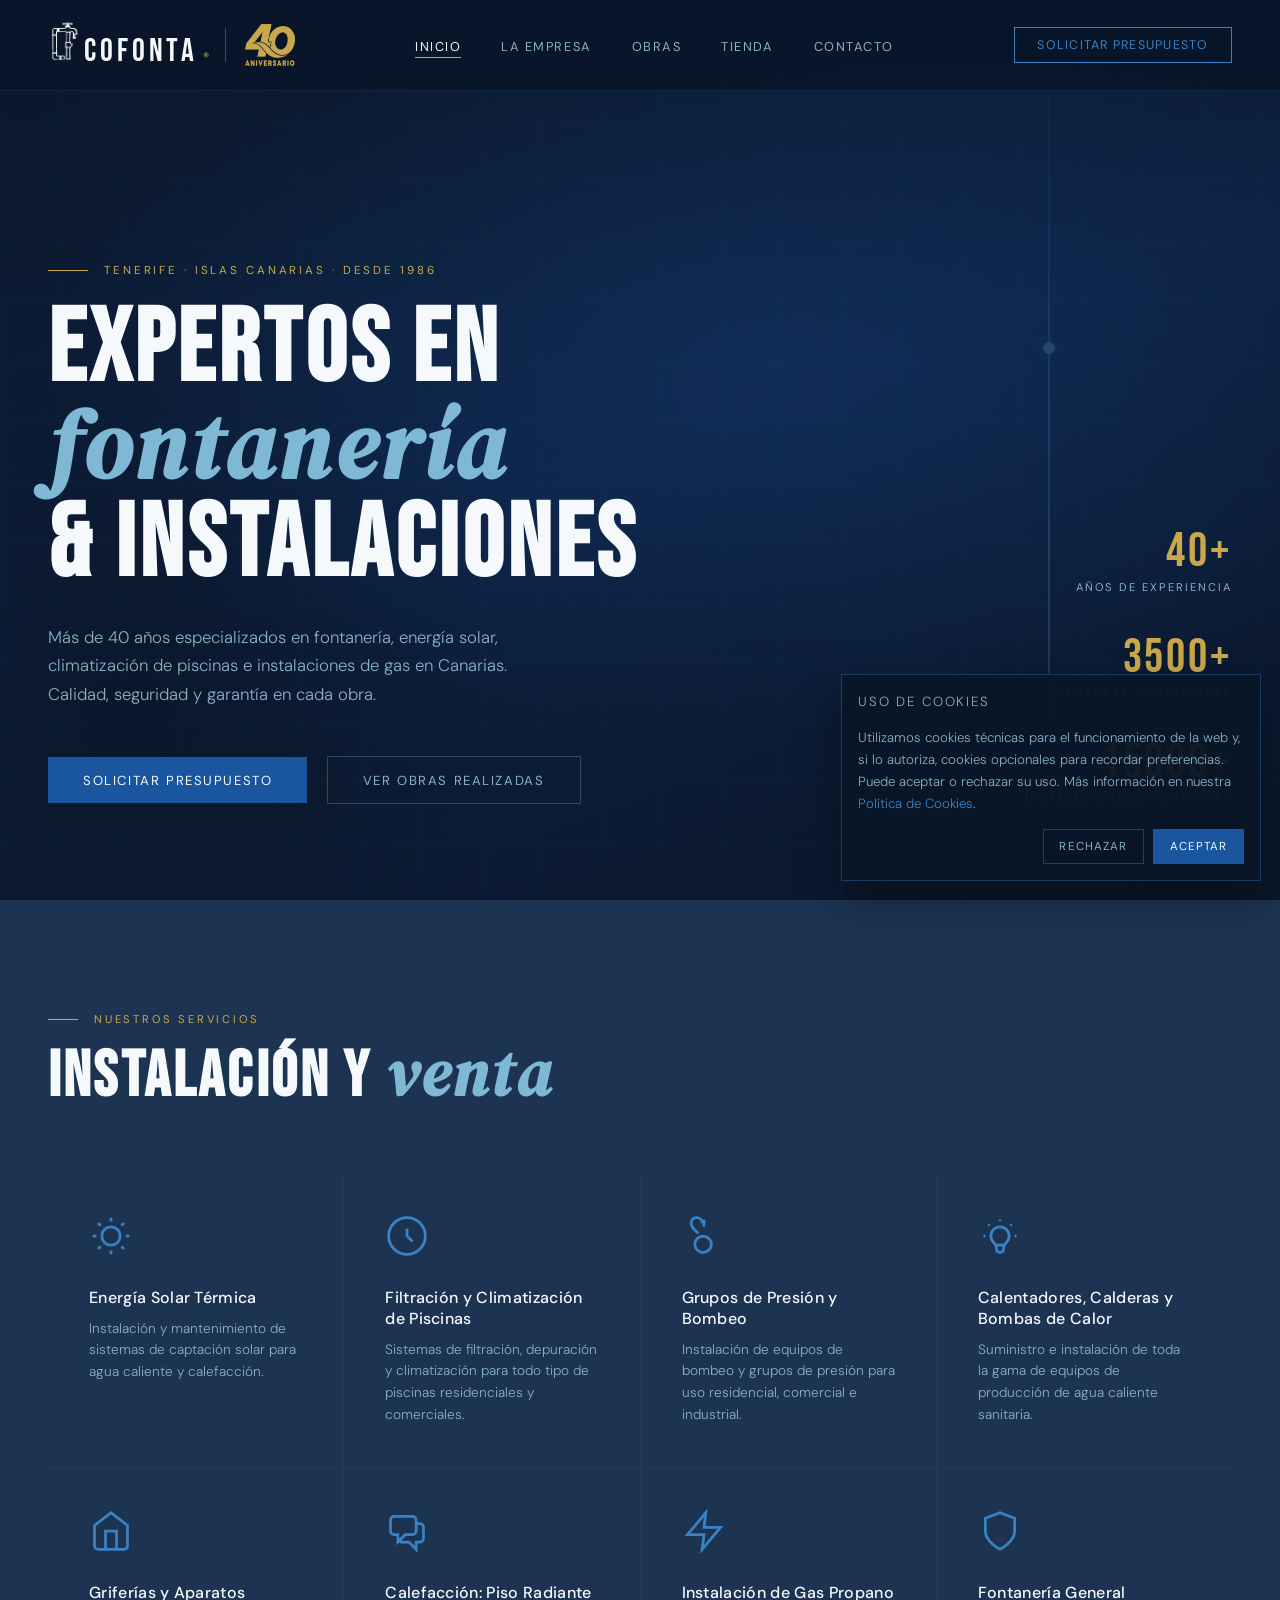
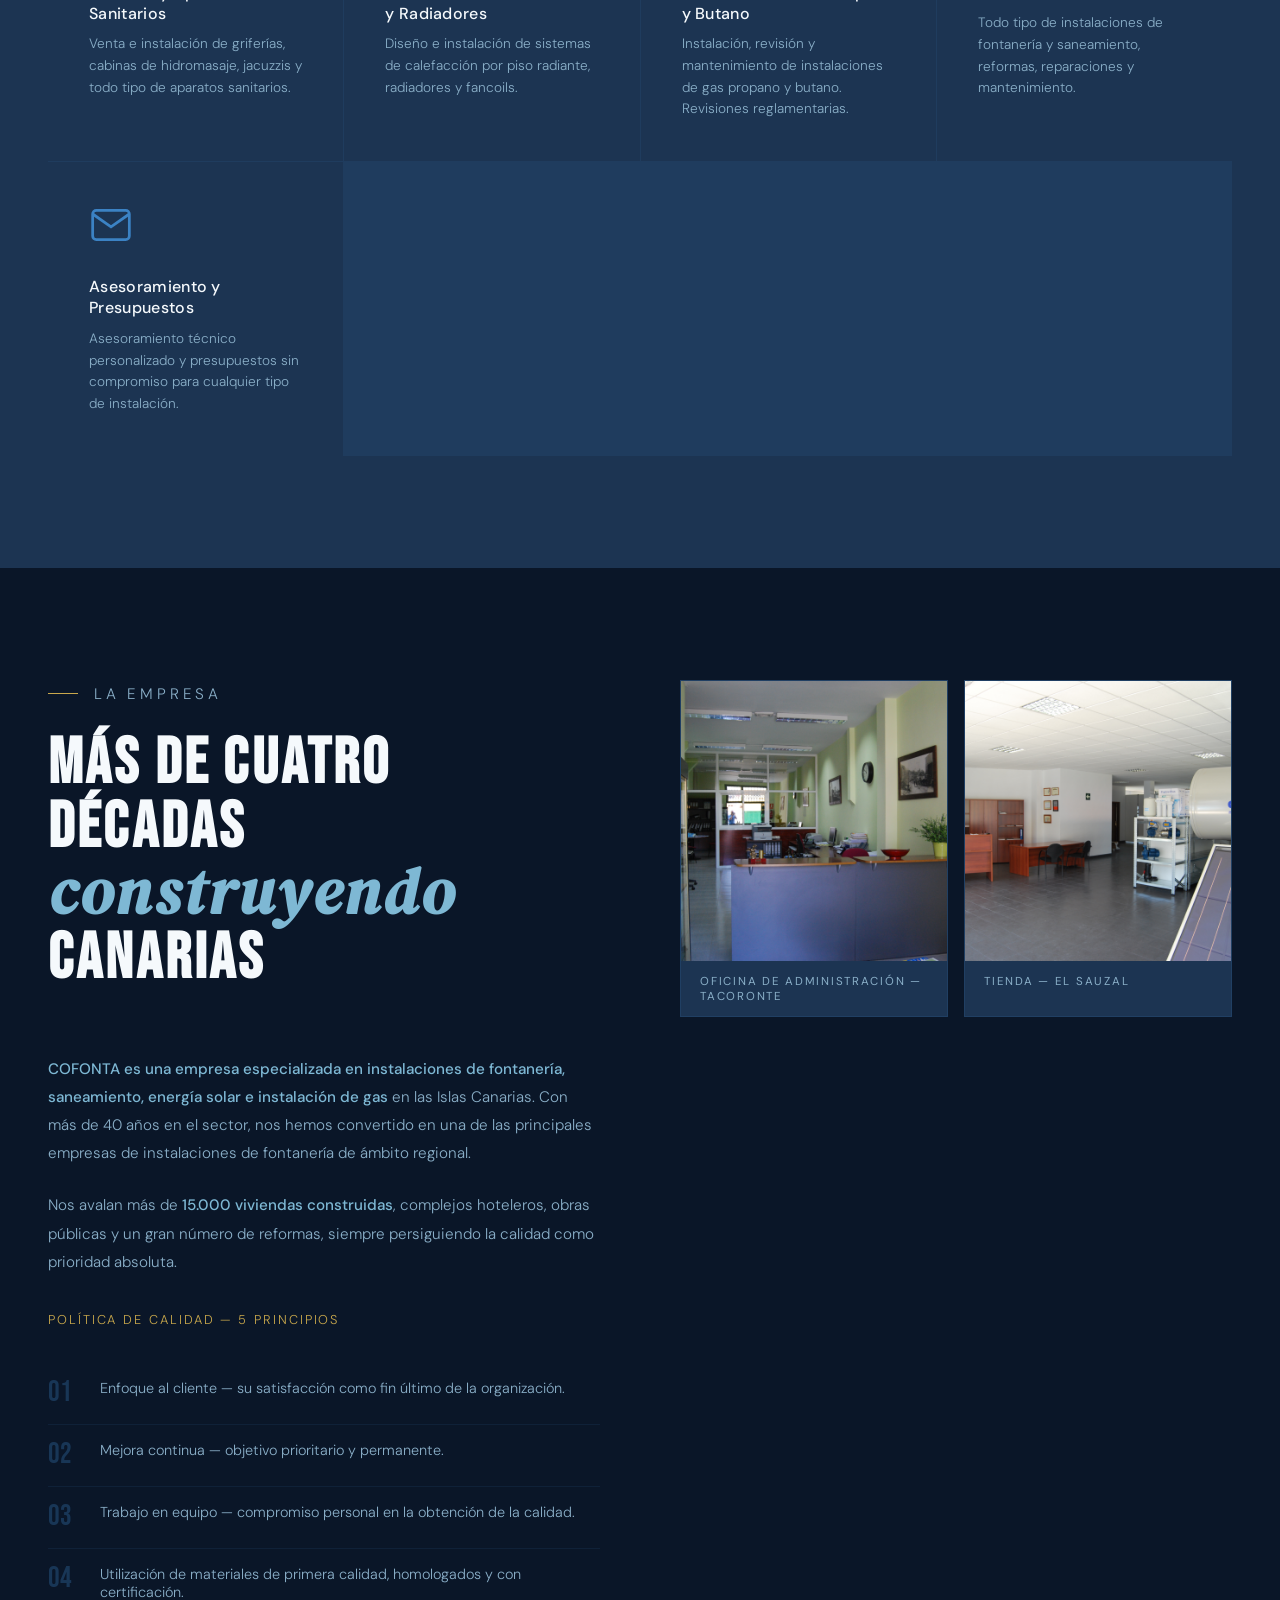
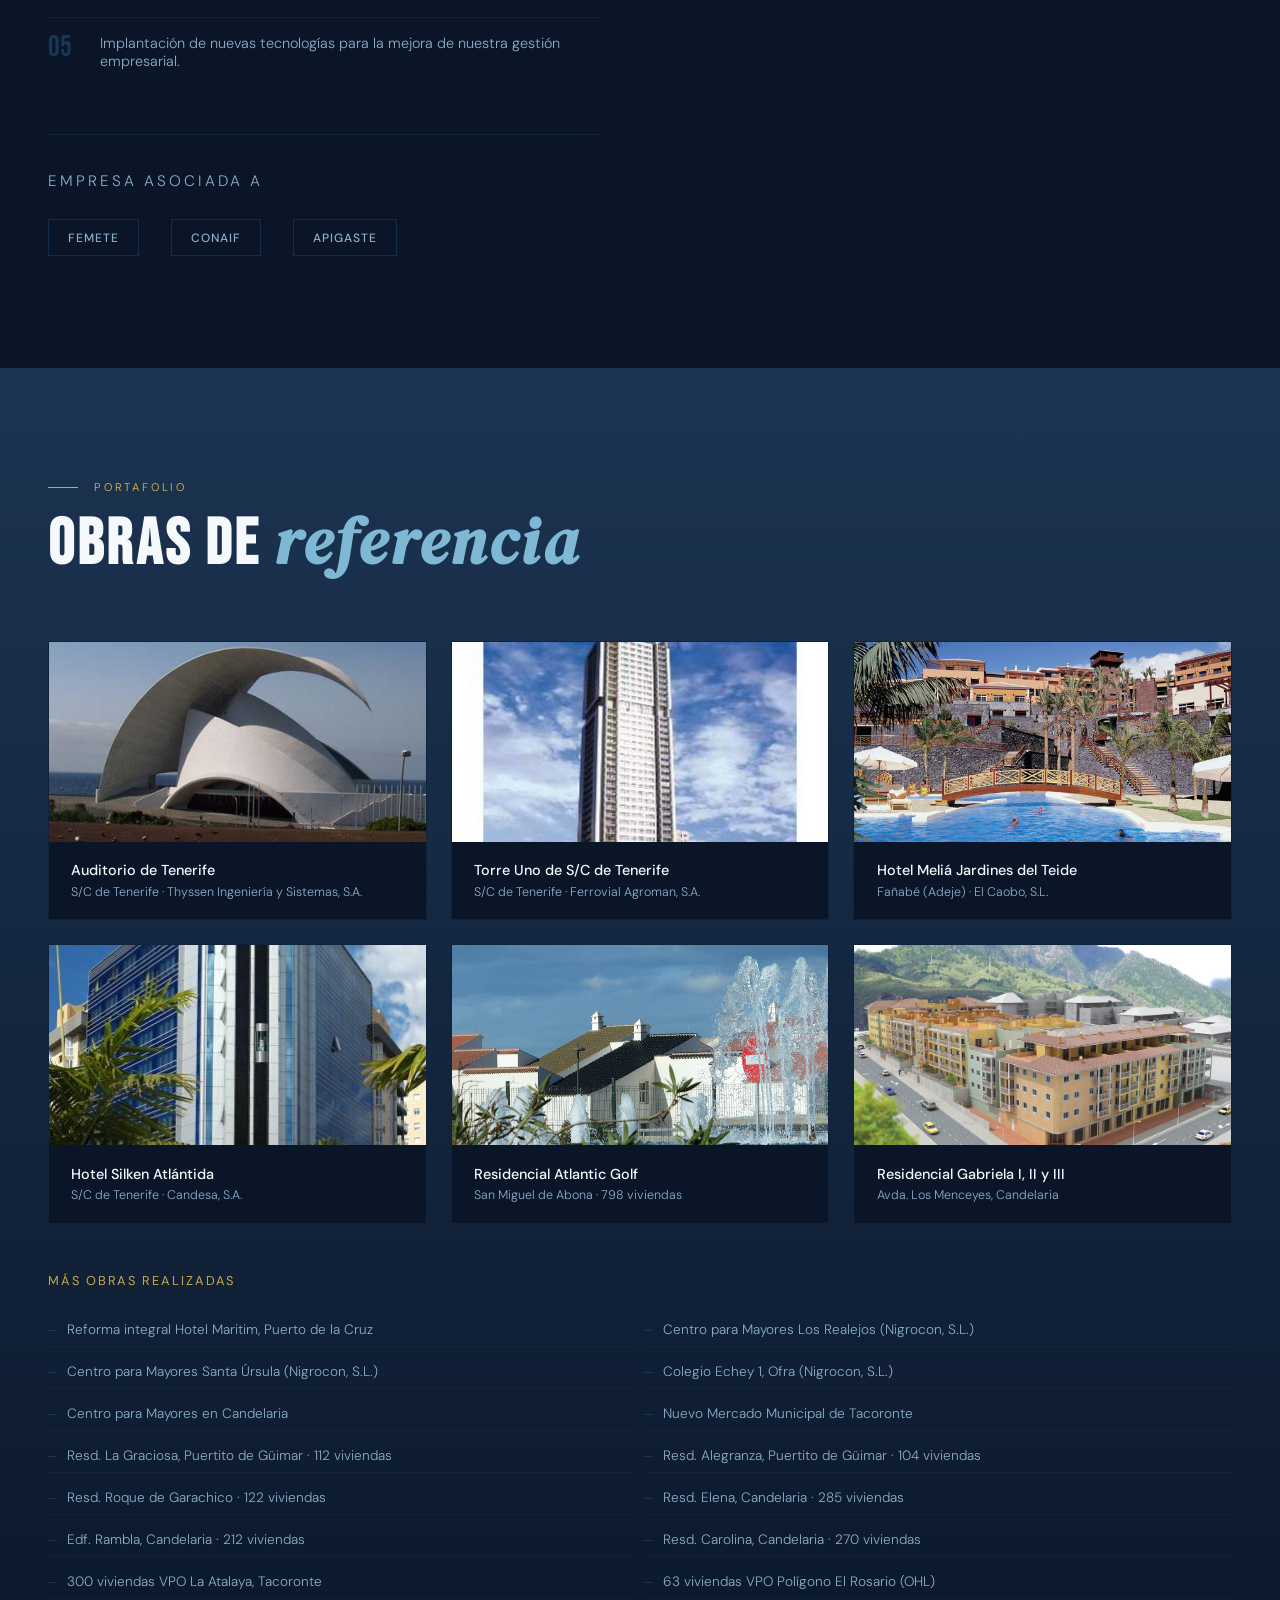
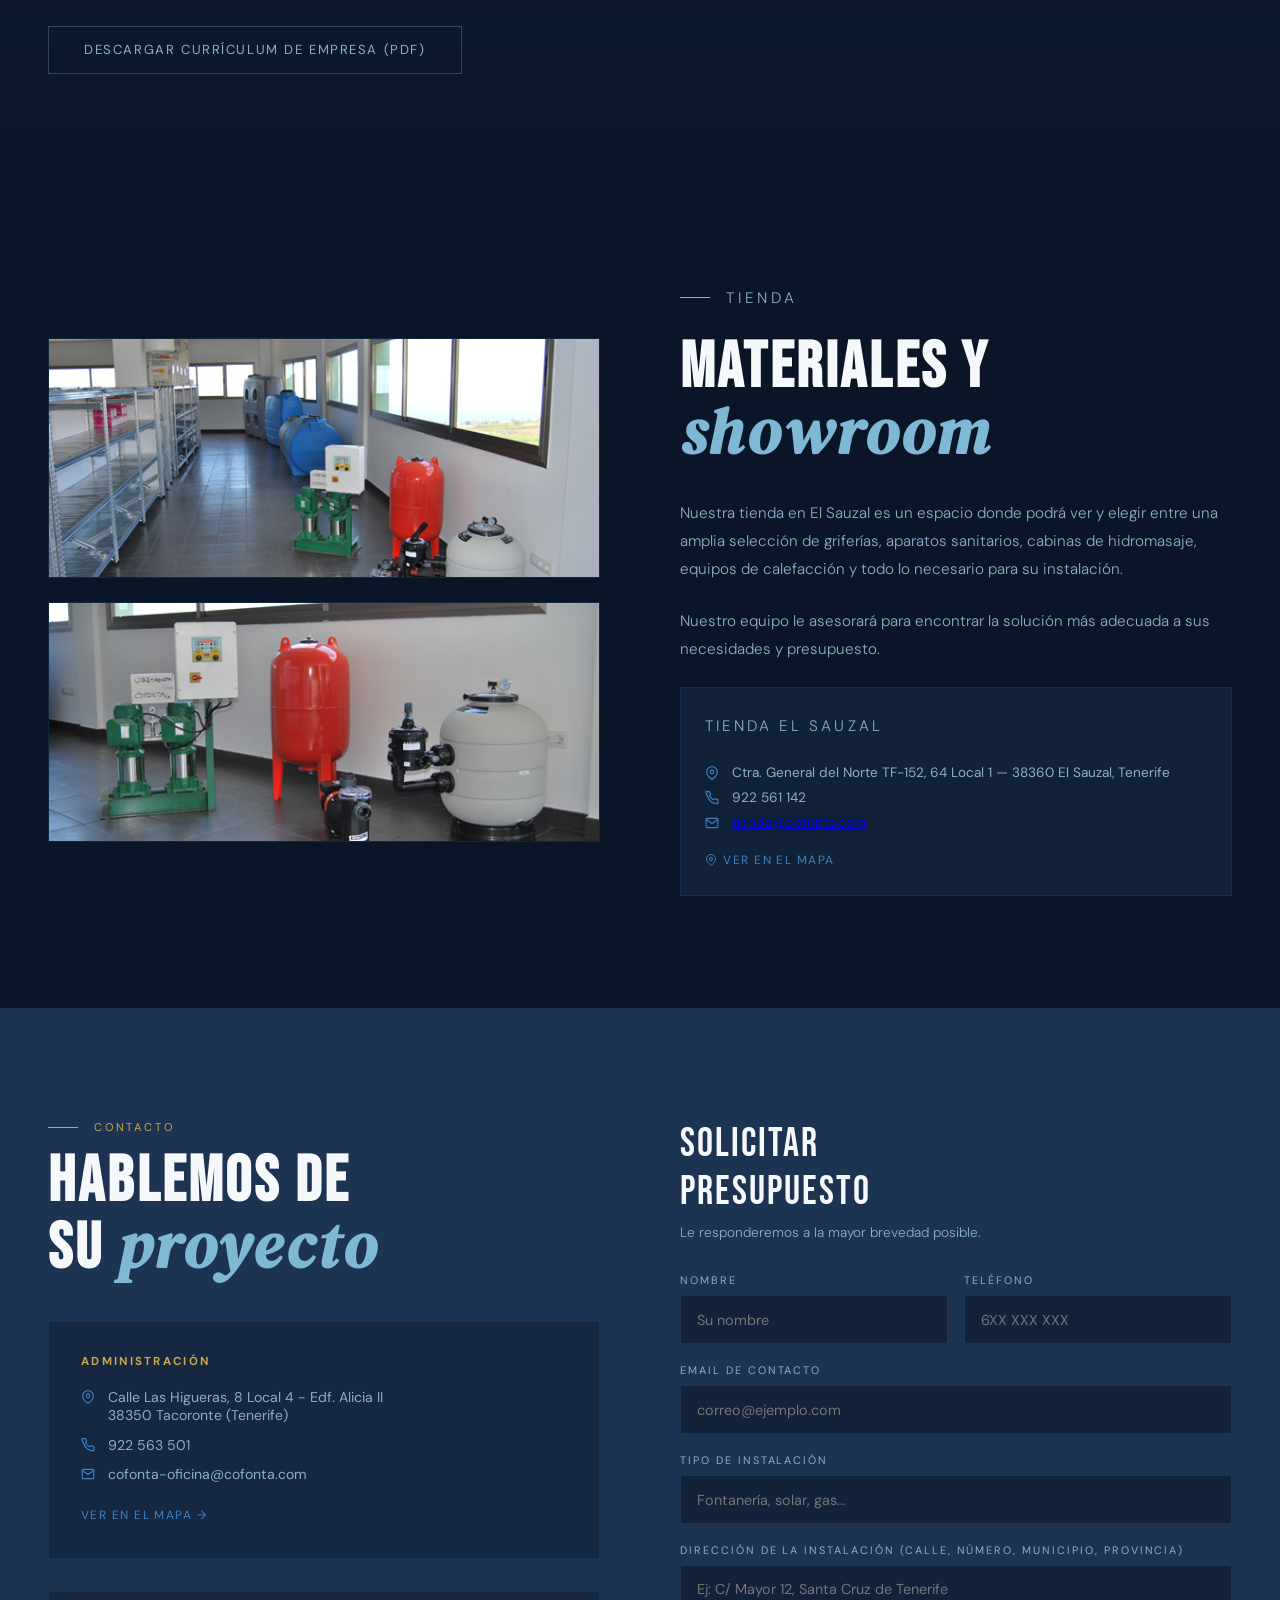
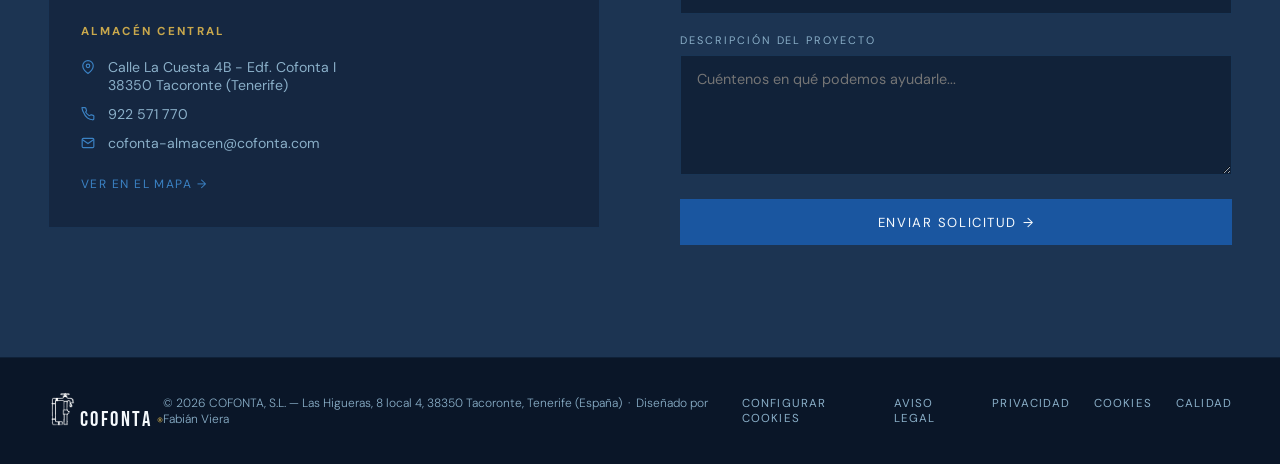
==== commit 89214aea: "Añadir sello 40 aniversario en la cabecera de todas las páginas - Nueva imagen ImagenesWeb/aniversar" ====
--- a/index.html
+++ b/index.html
@@ -76,6 +76,8 @@
     <img src="logo_cofonta.png" alt="COFONTA" style="height:42px; width:auto; display:block;">
     <span class="brand">COFONTA</span>
     <span class="reg">®</span>
+    <span class="nav-40-sep" aria-hidden="true"></span>
+    <img src="ImagenesWeb/aniversario-40-dorado.png" alt="40 aniversario COFONTA" class="nav-40" width="50" height="42">
   </a>
   <ul class="nav-links">
     <li><a href="#inicio" class="active">Inicio</a></li>
--- a/styles.css
+++ b/styles.css
@@ -551,3 +551,15 @@
   .form-row { grid-template-columns: 1fr; }
   .cookie-banner { right: 0.8rem; left: 0.8rem; width: auto; bottom: 0.8rem; }
 }
+
+/* ── SELLO 40 ANIVERSARIO ── */
+.nav-40-sep {
+  width: 1px; height: 34px; align-self: center;
+  background: rgba(126,184,212,0.35);
+  margin: 0 0.9rem 0 0.7rem;
+}
+.nav-logo img.nav-40 { height: 42px; width: auto; display: block; align-self: center; }
+@media (max-width: 380px) {
+  .nav-40-sep { margin: 0 0.5rem 0 0.4rem; }
+  .nav-logo img.nav-40 { height: 36px; }
+}
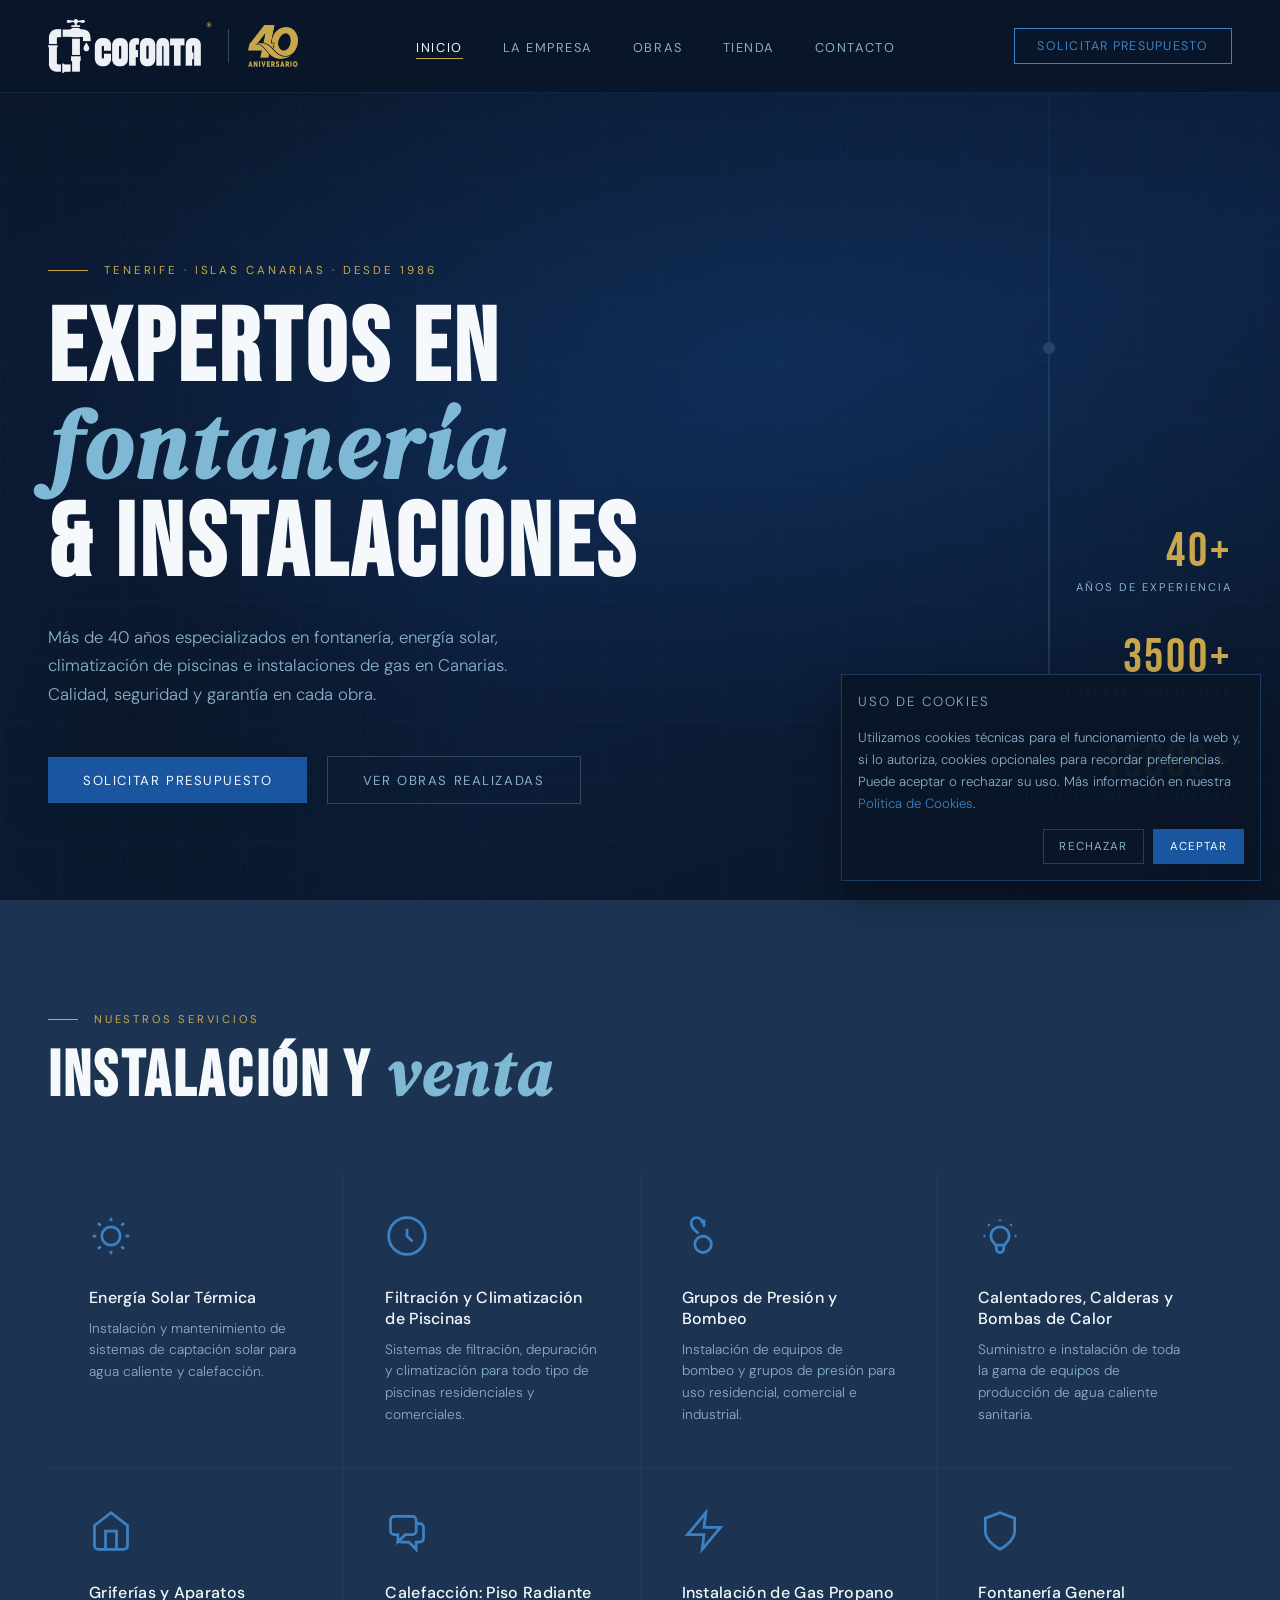
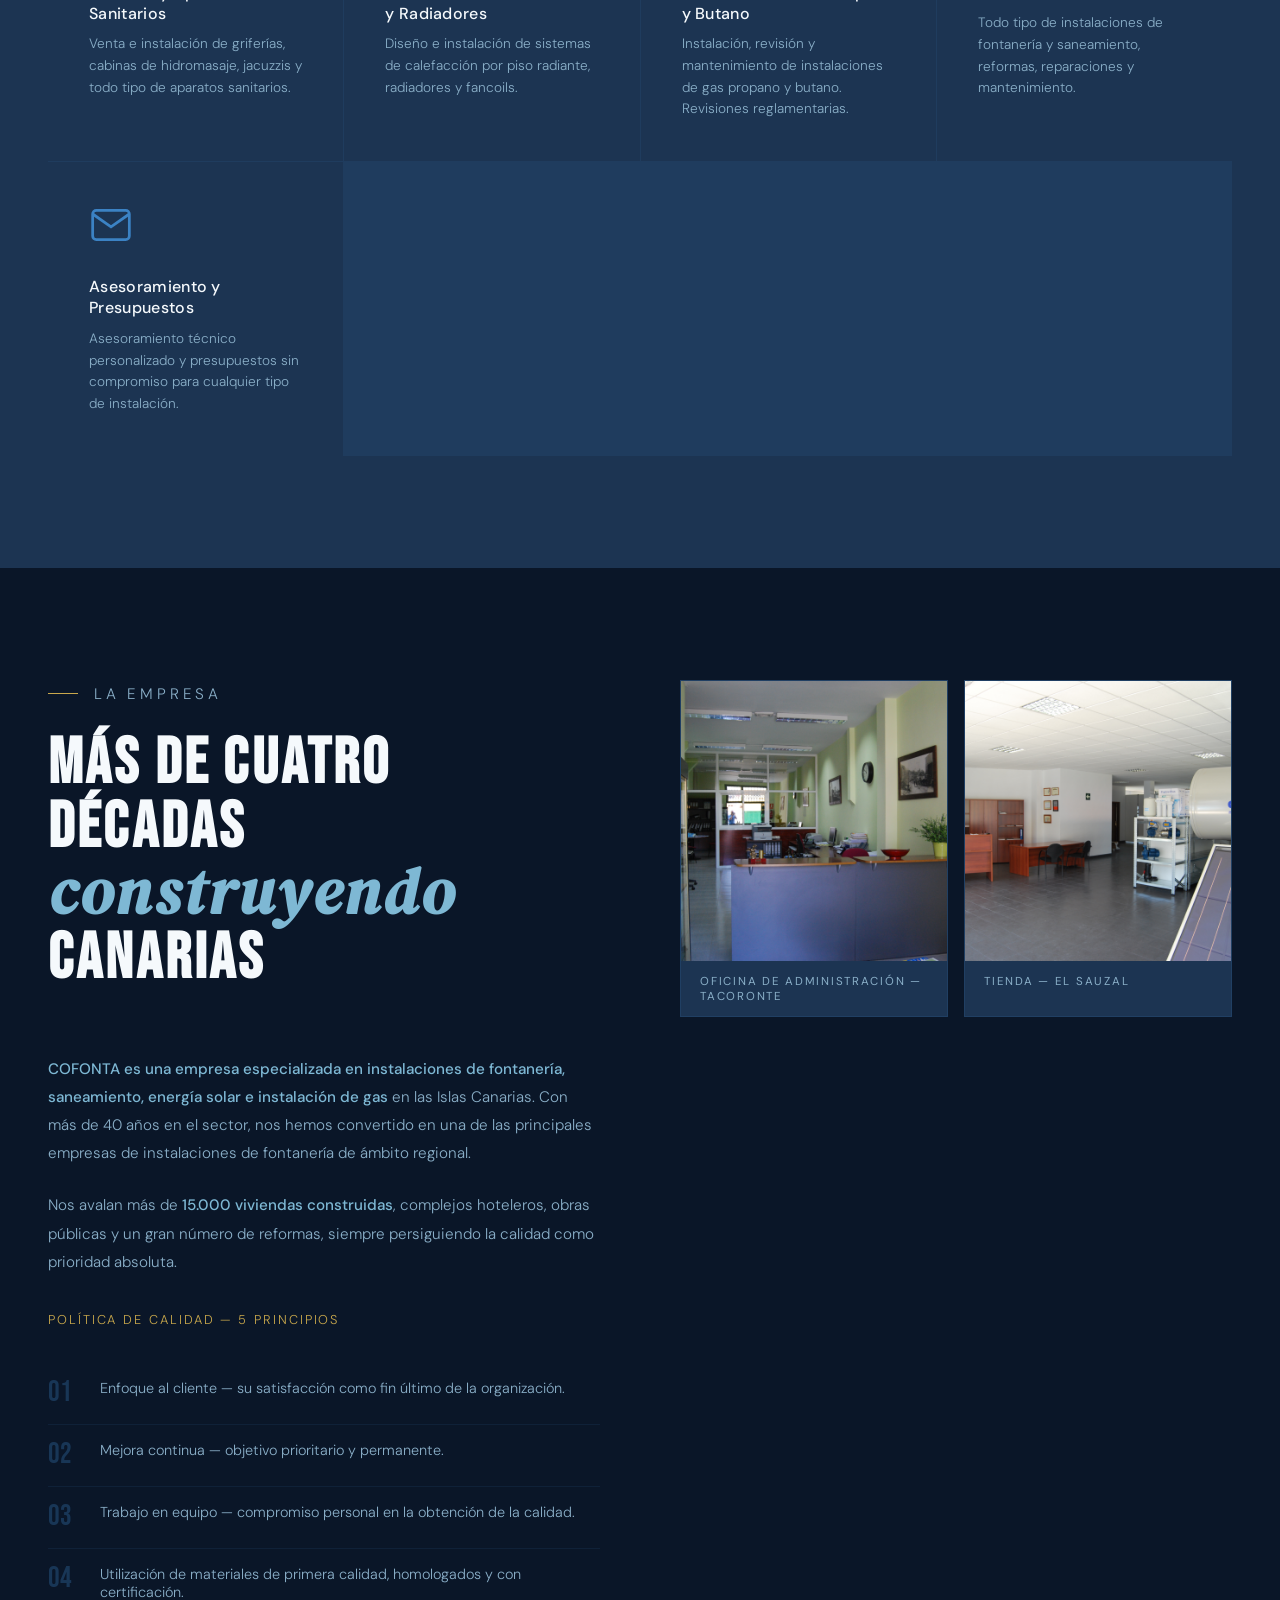
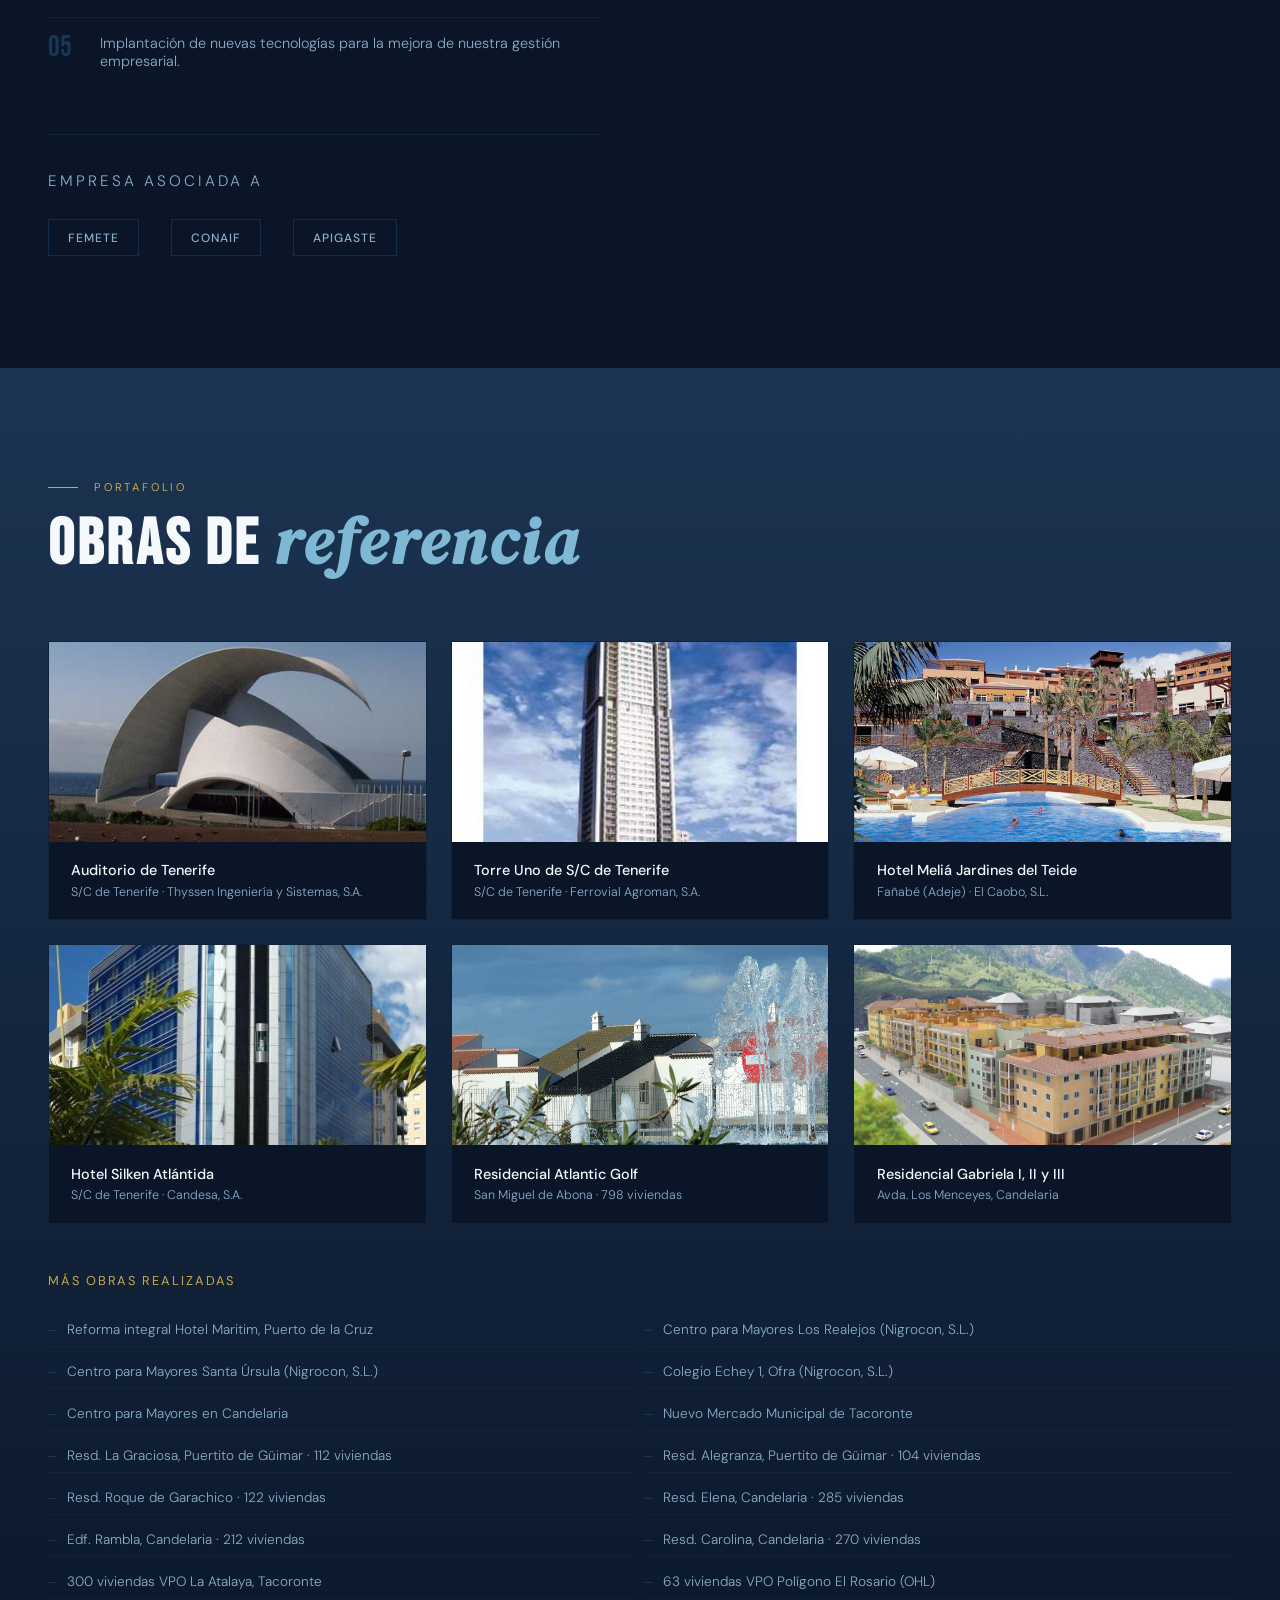
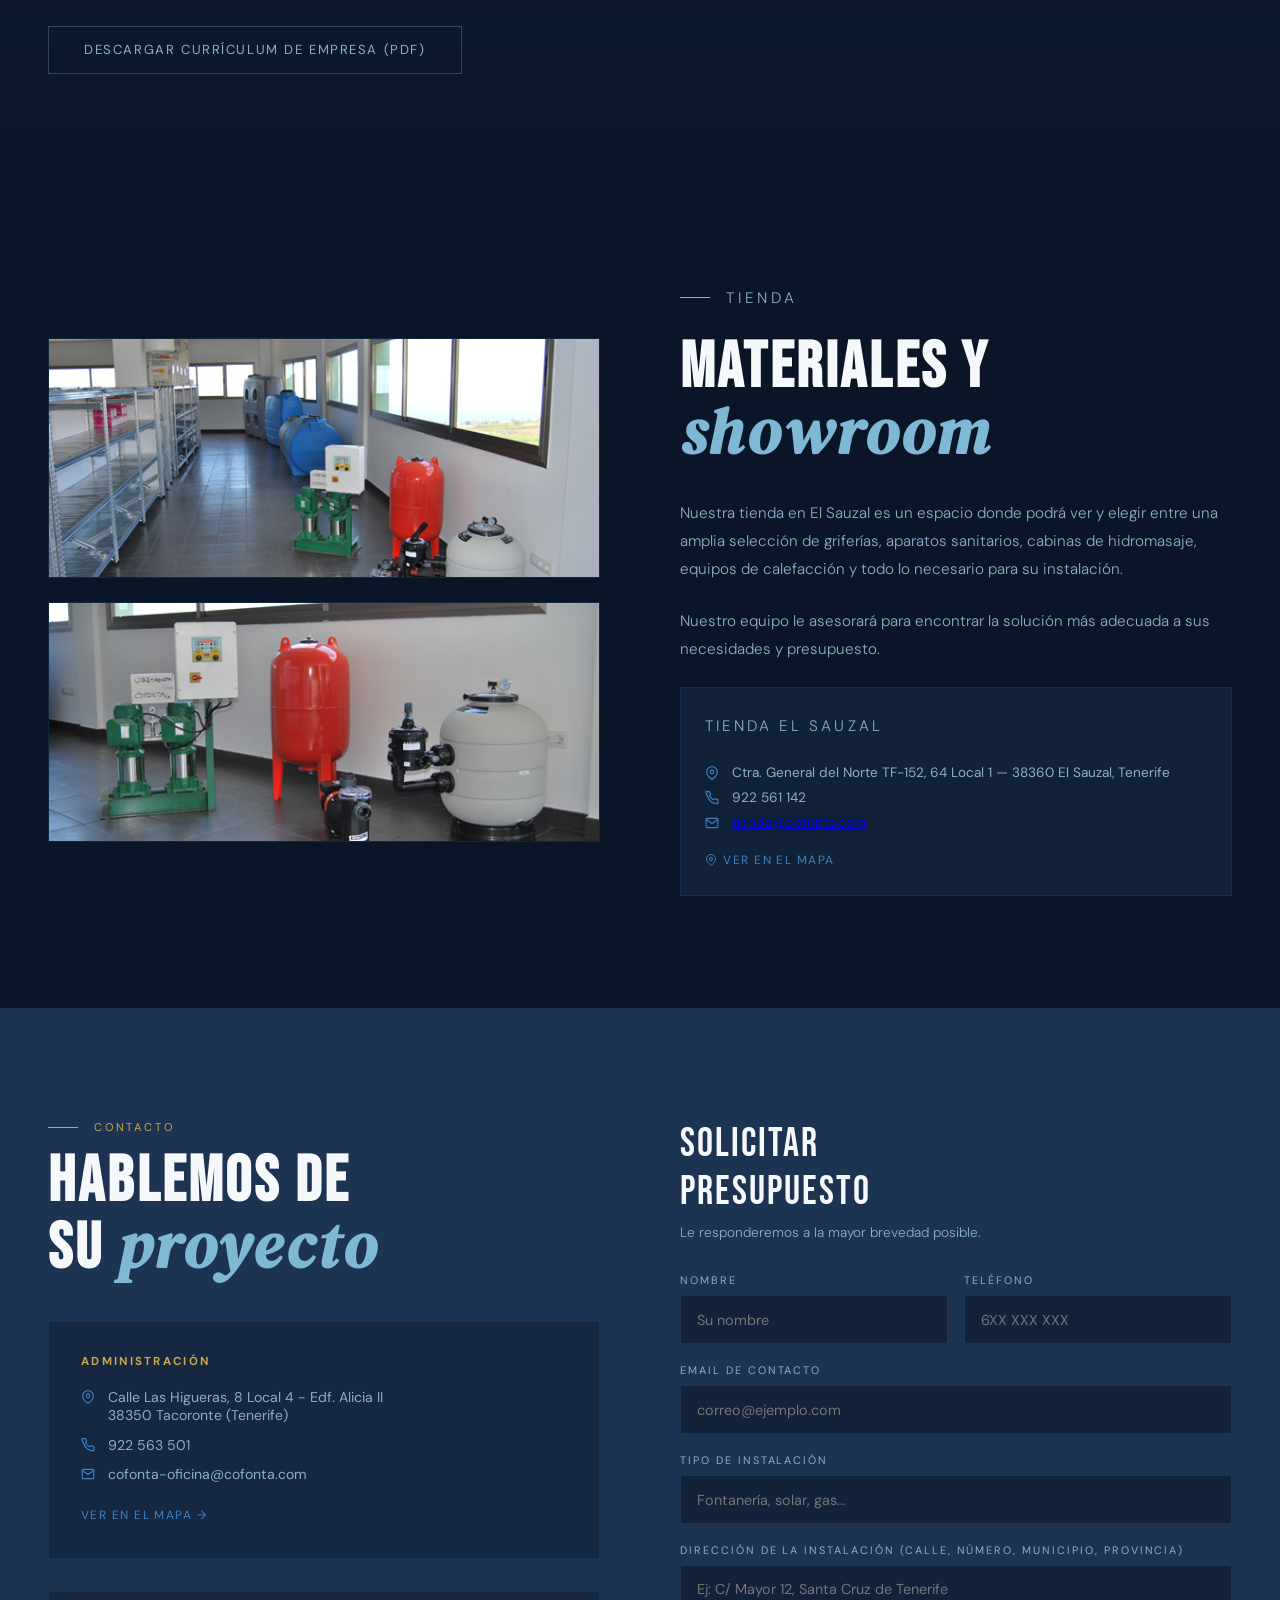
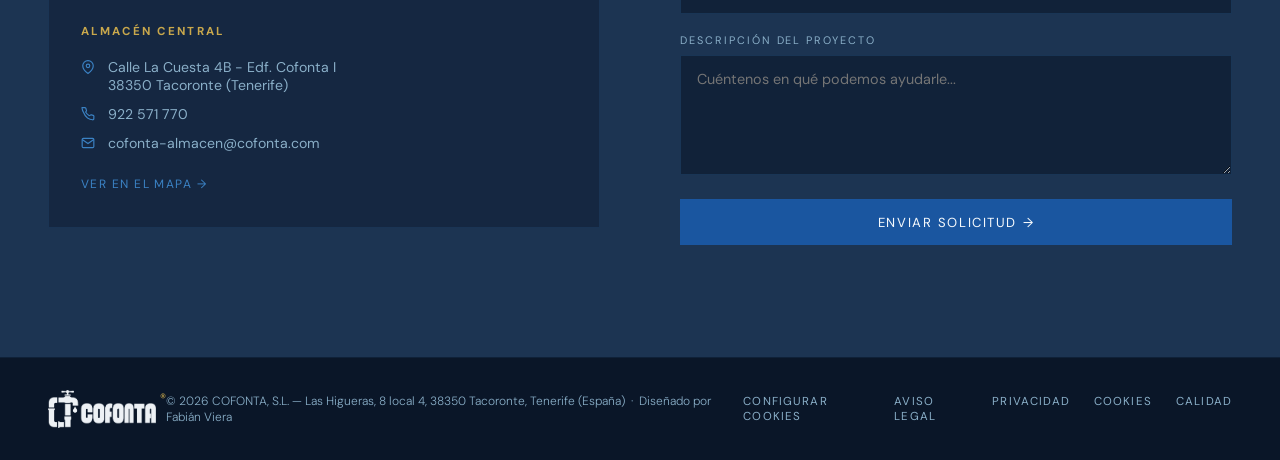
==== commit 3e3192c6: "Nuevo logotipo de COFONTA en la cabecera y el pie de página - Nueva imagen logo_cofonta_blanco.png: " ====
--- a/index.html
+++ b/index.html
@@ -73,8 +73,7 @@
 <!-- NAV -->
 <nav>
   <a href="index.html" class="nav-logo" style="text-decoration:none;">
-    <img src="logo_cofonta.png" alt="COFONTA" style="height:42px; width:auto; display:block;">
-    <span class="brand">COFONTA</span>
+    <img src="logo_cofonta_blanco.png" alt="COFONTA" class="logo-marca" width="153" height="54">
     <span class="reg">®</span>
     <span class="nav-40-sep" aria-hidden="true"></span>
     <img src="ImagenesWeb/aniversario-40-dorado.png" alt="40 aniversario COFONTA" class="nav-40" width="50" height="42">
@@ -472,8 +471,7 @@
 <!-- FOOTER -->
 <footer>
   <div class="nav-logo" style="text-decoration:none;">
-    <img src="logo_cofonta.png" alt="COFONTA" style="height:36px; width:auto;">
-    <span class="brand" style="font-size:1.3rem;">COFONTA</span>
+    <img src="logo_cofonta_blanco.png" alt="COFONTA" class="logo-marca" width="153" height="54">
     <span class="reg">®</span>
   </div>
   <p class="footer-copy">© 2026 COFONTA, S.L. — Las Higueras, 8 local 4, 38350 Tacoronte, Tenerife (España) &nbsp;·&nbsp; Diseñado por Fabián Viera</p>
--- a/styles.css
+++ b/styles.css
@@ -563,3 +563,13 @@
   .nav-40-sep { margin: 0 0.5rem 0 0.4rem; }
   .nav-logo img.nav-40 { height: 36px; }
 }
+
+/* ── LOGOTIPO (logo + nombre en una sola imagen) ── */
+.nav-logo img.logo-marca { height: 54px; width: auto; display: block; align-self: center; }
+footer .nav-logo img.logo-marca { height: 38px; }
+@media (max-width: 600px) {
+  nav .nav-logo img.logo-marca { height: 44px; }
+}
+@media (max-width: 380px) {
+  nav .nav-logo img.logo-marca { height: 38px; }
+}
